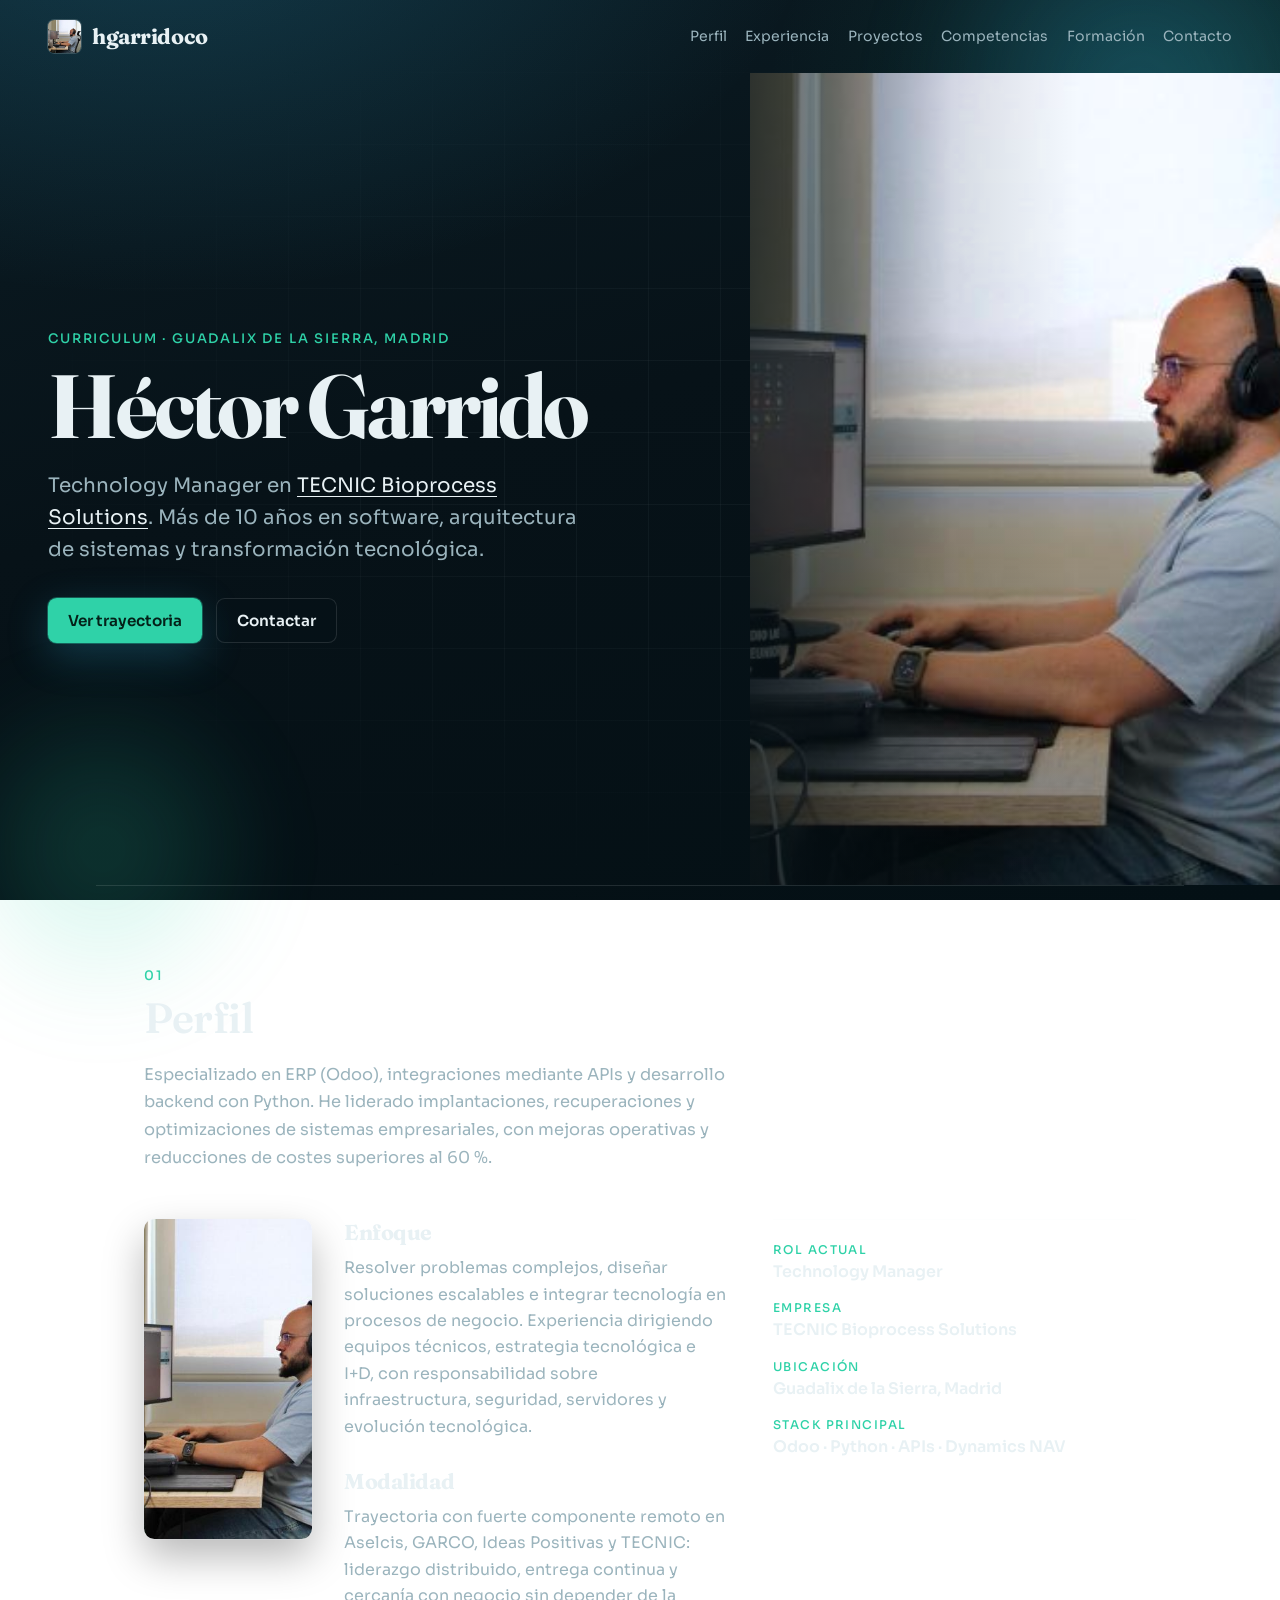
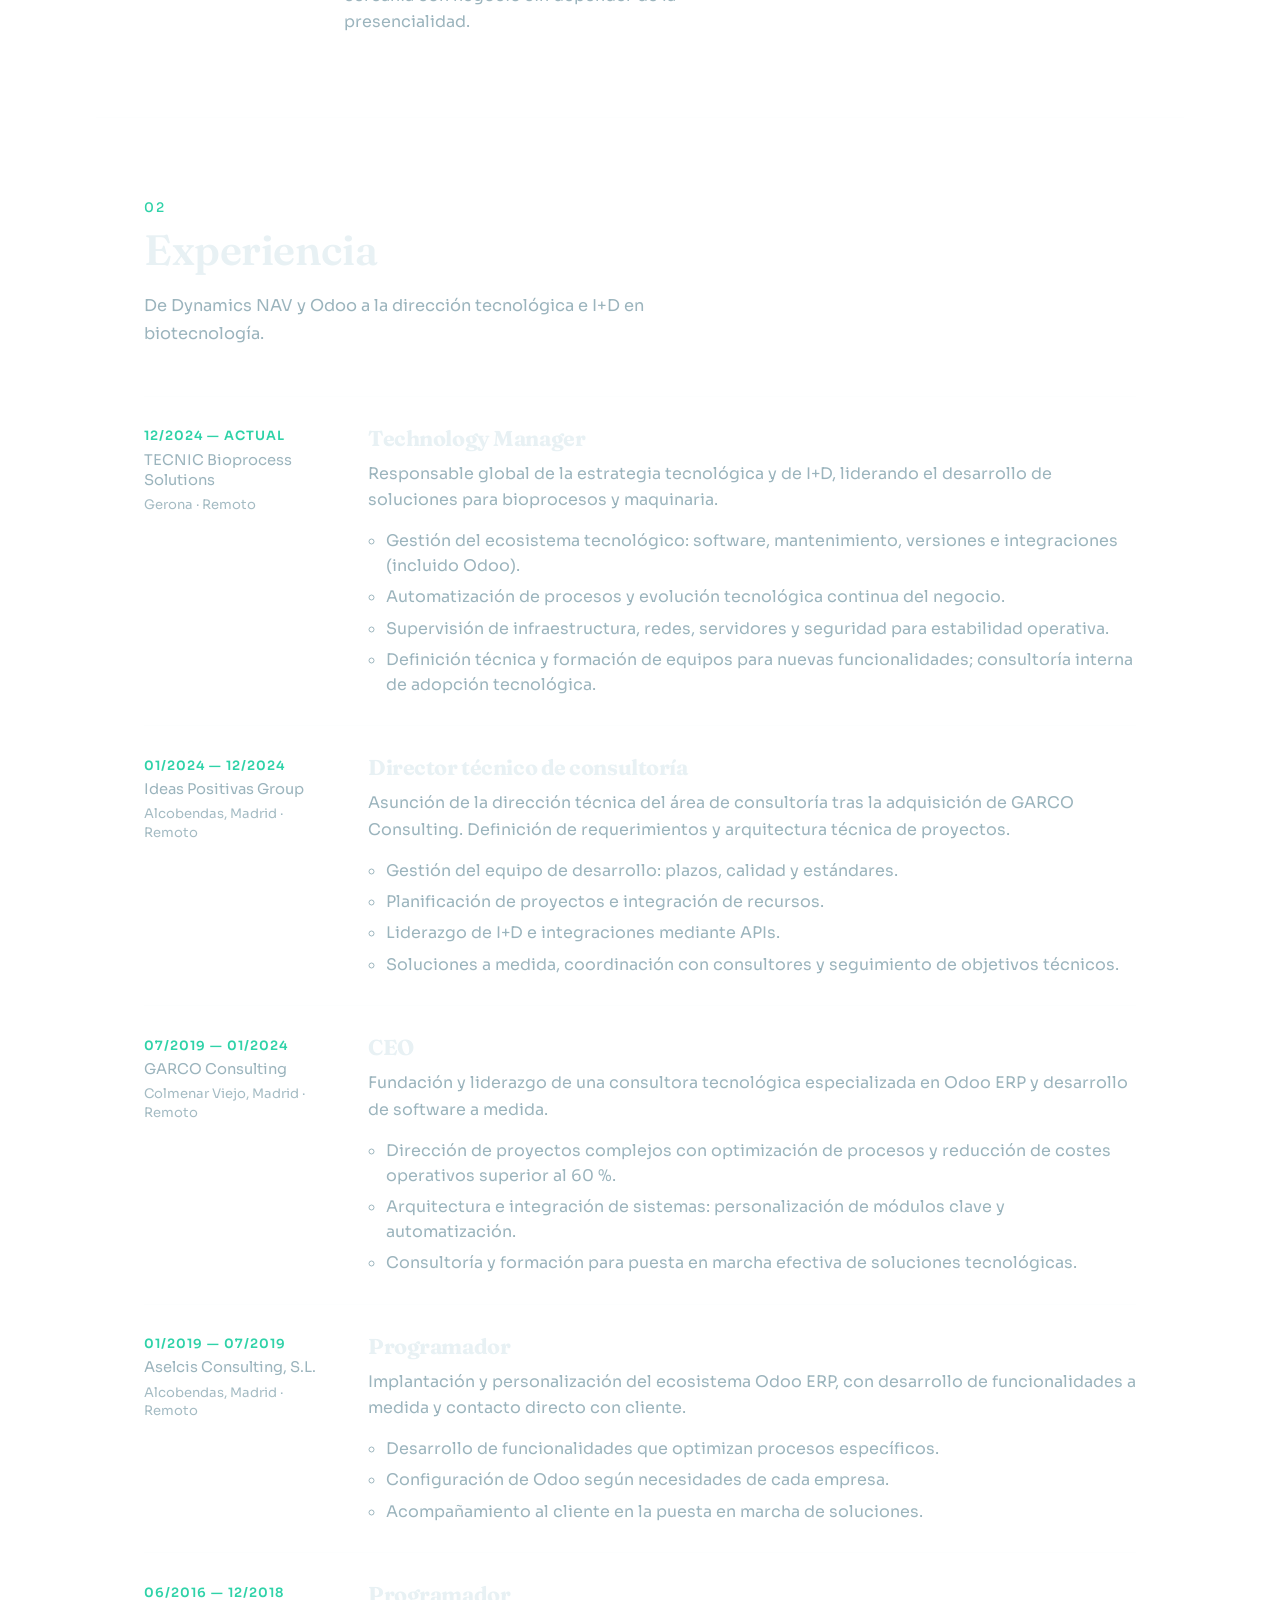
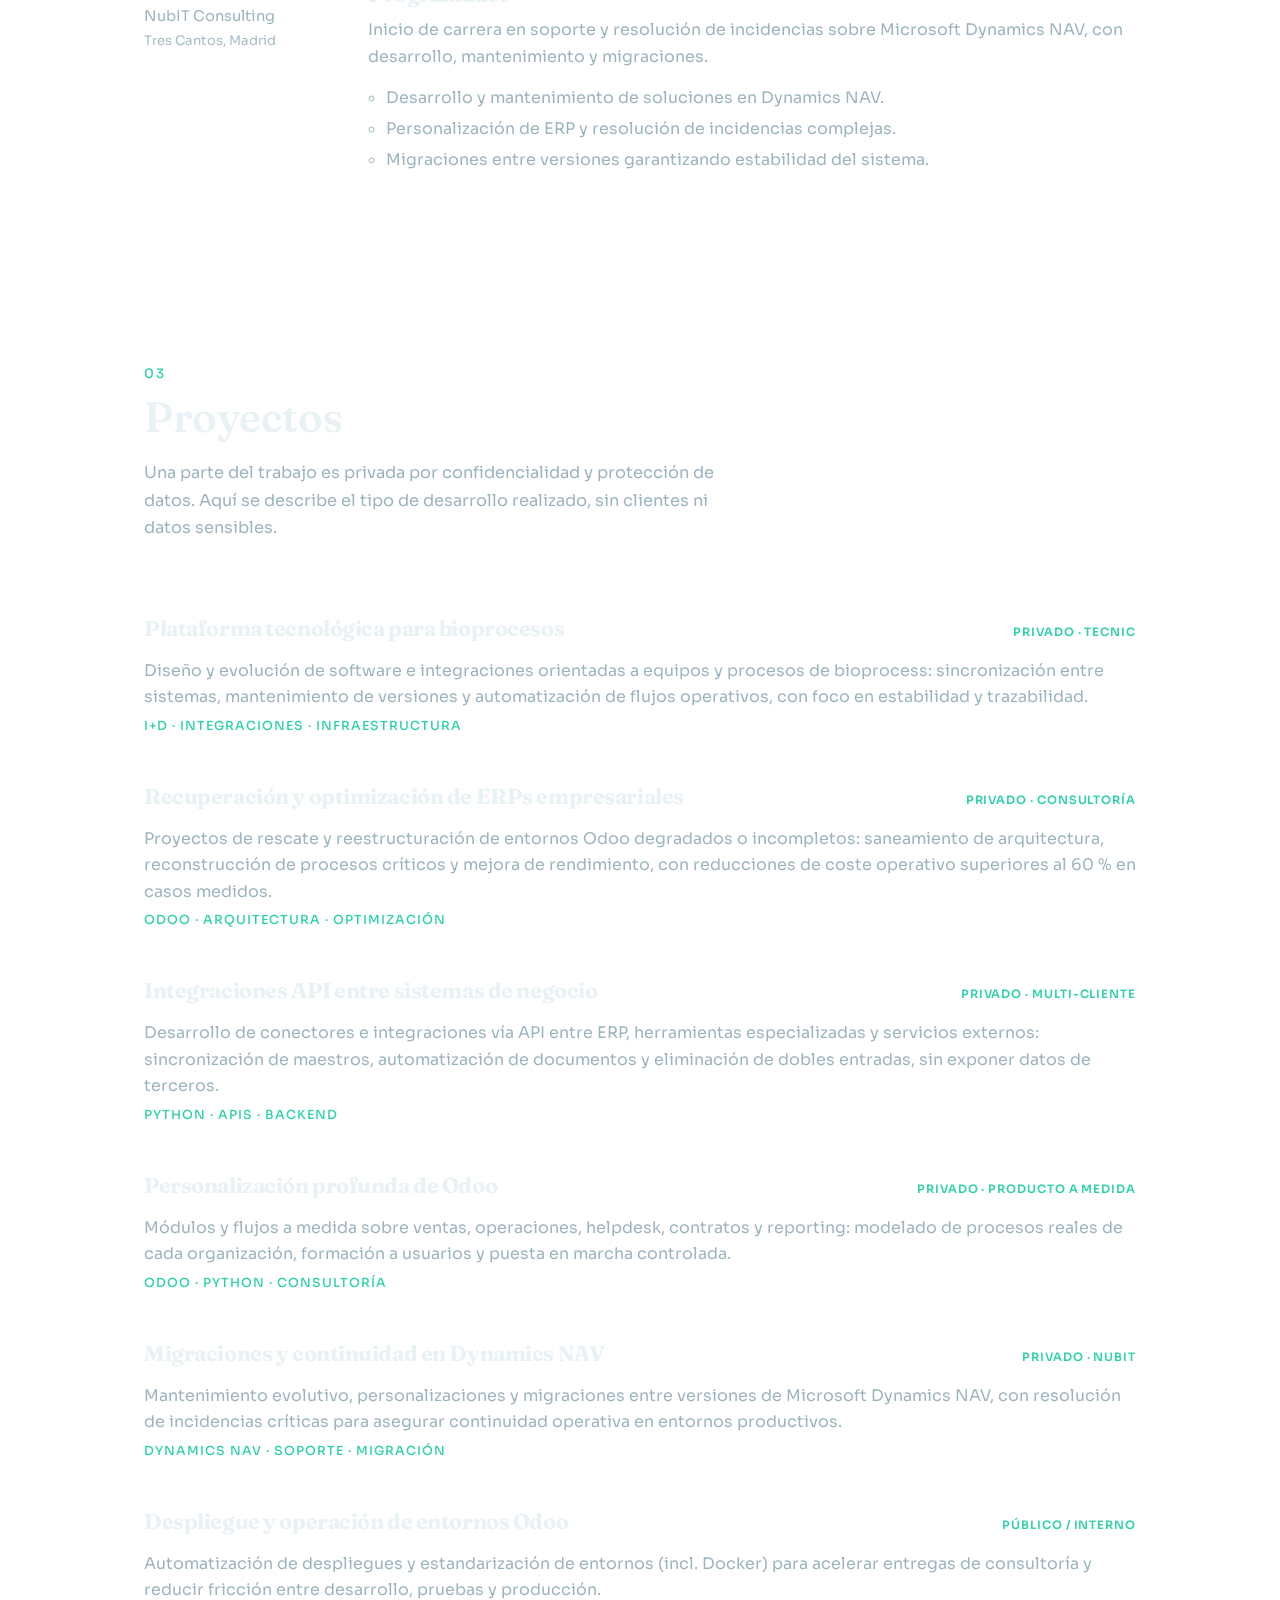
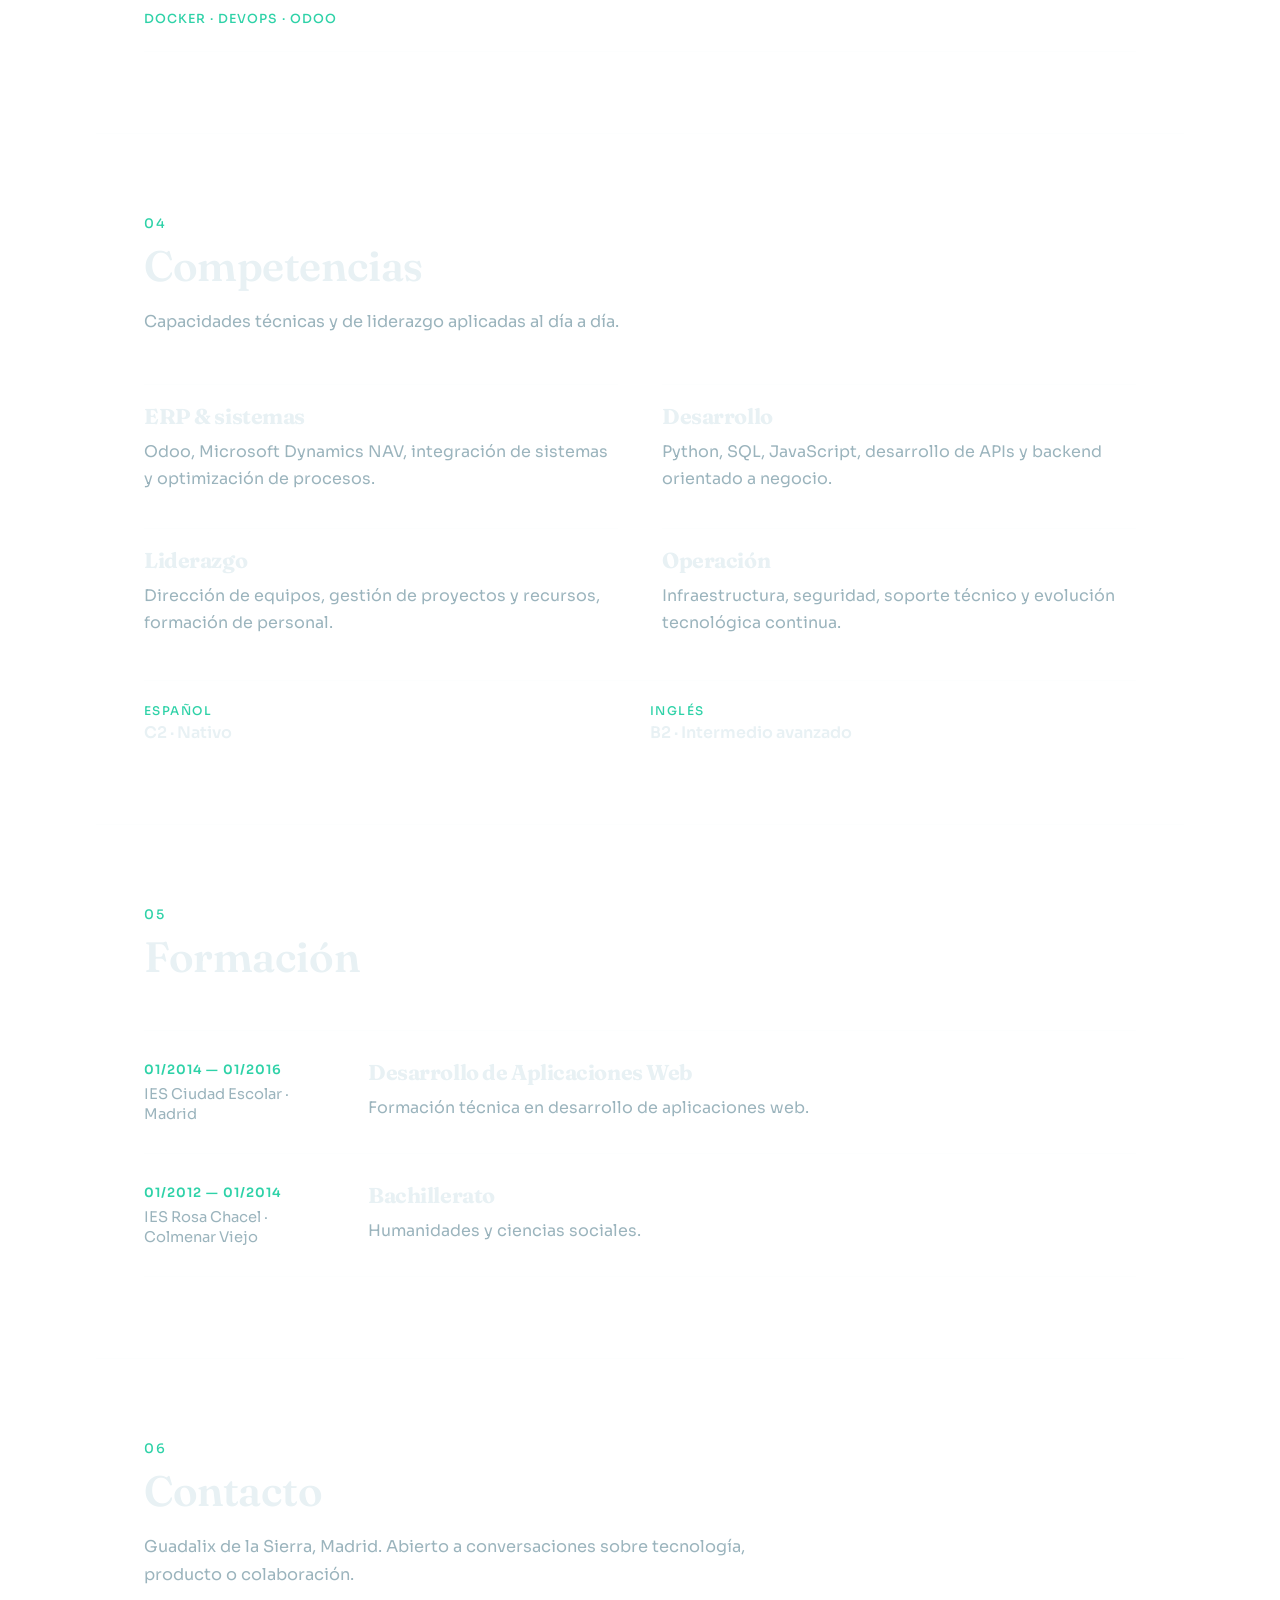
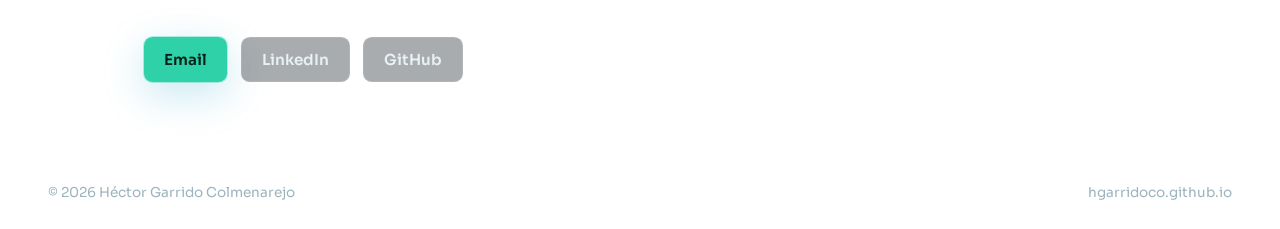
==== index.html @ 469cd443 "Mejorar tipografía de títulos de sección y textos de apoyo. Co-authored-by: Cursor <cursoragent@curs" ====
<!DOCTYPE html>
<html lang="es">
  <head>
    <meta charset="utf-8" />
    <meta name="viewport" content="width=device-width, initial-scale=1" />
    <title>Héctor Garrido Colmenarejo · Curriculum</title>
    <meta
      name="description"
      content="Curriculum de Héctor Garrido Colmenarejo — Technology Manager en TECNIC Bioprocess Solutions. ERP Odoo, Python e integraciones."
    />
    <meta name="theme-color" content="#0b1c24" />
    <link rel="preconnect" href="https://fonts.googleapis.com" />
    <link rel="preconnect" href="https://fonts.gstatic.com" crossorigin />
    <link
      href="https://fonts.googleapis.com/css2?family=Fraunces:opsz,wght@9..144,500;9..144,700&family=Sora:wght@400;500;600&display=swap"
      rel="stylesheet"
    />
    <link rel="stylesheet" href="styles.css" />
  </head>
  <body>
    <div class="atmosphere" aria-hidden="true">
      <div class="orb orb-a"></div>
      <div class="orb orb-b"></div>
      <div class="grid"></div>
    </div>

    <header class="site-header">
      <a class="brand" href="/">
        <img
          class="brand-photo"
          src="assets/hector.jpg"
          alt=""
          width="36"
          height="36"
        />
        <span>hgarridoco</span>
      </a>
      <nav aria-label="Principal">
        <a href="#perfil">Perfil</a>
        <a href="#experiencia">Experiencia</a>
        <a href="#proyectos">Proyectos</a>
        <a href="#competencias">Competencias</a>
        <a href="#formacion">Formación</a>
        <a href="#contacto">Contacto</a>
      </nav>
    </header>

    <main>
      <section class="hero">
        <div class="hero-copy">
          <p class="eyebrow">Curriculum · Guadalix de la Sierra, Madrid</p>
          <h1>Héctor Garrido</h1>
          <p class="lede">
            Technology Manager en
            <a href="https://tecnic.eu" rel="noopener noreferrer">TECNIC Bioprocess Solutions</a>.
            Más de 10 años en software, arquitectura de sistemas y transformación tecnológica.
          </p>
          <div class="cta">
            <a class="button primary" href="#experiencia">Ver trayectoria</a>
            <a class="button ghost" href="mailto:hector.garrido.colmenarejo@gmail.com">Contactar</a>
          </div>
        </div>
        <figure class="hero-portrait">
          <img
            src="assets/hector.jpg"
            alt="Retrato de Héctor Garrido Colmenarejo"
            width="800"
            height="800"
            fetchpriority="high"
          />
        </figure>
      </section>

      <section id="perfil" class="section">
        <div class="section-head">
          <p class="section-kicker">01</p>
          <h2>Perfil</h2>
          <p class="section-lede">
            Especializado en ERP (Odoo), integraciones mediante APIs y desarrollo backend con
            Python. He liderado implantaciones, recuperaciones y optimizaciones de sistemas
            empresariales, con mejoras operativas y reducciones de costes superiores al 60&nbsp;%.
          </p>
        </div>
        <div class="profile-grid">
          <div class="profile-main">
            <figure class="profile-portrait">
              <img
                src="assets/hector.jpg"
                alt="Héctor Garrido Colmenarejo"
                width="320"
                height="320"
                loading="lazy"
              />
            </figure>
            <div class="profile-copy">
              <article class="profile-block">
                <h3>Enfoque</h3>
                <p>
                  Resolver problemas complejos, diseñar soluciones escalables e integrar
                  tecnología en procesos de negocio. Experiencia dirigiendo equipos técnicos,
                  estrategia tecnológica e I+D, con responsabilidad sobre infraestructura,
                  seguridad, servidores y evolución tecnológica.
                </p>
              </article>
              <article class="profile-block">
                <h3>Modalidad</h3>
                <p>
                  Trayectoria con fuerte componente remoto en Aselcis, GARCO, Ideas Positivas y
                  TECNIC: liderazgo distribuido, entrega continua y cercanía con negocio sin
                  depender de la presencialidad.
                </p>
              </article>
            </div>
          </div>
          <aside class="facts" aria-label="Datos clave">
            <div>
              <span class="fact-label">Rol actual</span>
              <strong>Technology Manager</strong>
            </div>
            <div>
              <span class="fact-label">Empresa</span>
              <strong>TECNIC Bioprocess Solutions</strong>
            </div>
            <div>
              <span class="fact-label">Ubicación</span>
              <strong>Guadalix de la Sierra, Madrid</strong>
            </div>
            <div>
              <span class="fact-label">Stack principal</span>
              <strong>Odoo · Python · APIs · Dynamics NAV</strong>
            </div>
          </aside>
        </div>
      </section>

      <section id="experiencia" class="section">
        <div class="section-head">
          <p class="section-kicker">02</p>
          <h2>Experiencia</h2>
          <p class="section-lede">
            De Dynamics NAV y Odoo a la dirección tecnológica e I+D en biotecnología.
          </p>
        </div>

        <ol class="timeline">
          <li class="job">
            <div class="job-meta">
              <span class="job-period">12/2024 — Actual</span>
              <span class="job-place">TECNIC Bioprocess Solutions</span>
              <span class="job-loc">Gerona · Remoto</span>
            </div>
            <div class="job-body">
              <h3>Technology Manager</h3>
              <p>
                Responsable global de la estrategia tecnológica y de I+D, liderando el desarrollo
                de soluciones para bioprocesos y maquinaria.
              </p>
              <ul>
                <li>
                  Gestión del ecosistema tecnológico: software, mantenimiento, versiones e
                  integraciones (incluido Odoo).
                </li>
                <li>Automatización de procesos y evolución tecnológica continua del negocio.</li>
                <li>
                  Supervisión de infraestructura, redes, servidores y seguridad para estabilidad
                  operativa.
                </li>
                <li>
                  Definición técnica y formación de equipos para nuevas funcionalidades;
                  consultoría interna de adopción tecnológica.
                </li>
              </ul>
            </div>
          </li>

          <li class="job">
            <div class="job-meta">
              <span class="job-period">01/2024 — 12/2024</span>
              <span class="job-place">Ideas Positivas Group</span>
              <span class="job-loc">Alcobendas, Madrid · Remoto</span>
            </div>
            <div class="job-body">
              <h3>Director técnico de consultoría</h3>
              <p>
                Asunción de la dirección técnica del área de consultoría tras la adquisición de
                GARCO Consulting. Definición de requerimientos y arquitectura técnica de
                proyectos.
              </p>
              <ul>
                <li>Gestión del equipo de desarrollo: plazos, calidad y estándares.</li>
                <li>Planificación de proyectos e integración de recursos.</li>
                <li>Liderazgo de I+D e integraciones mediante APIs.</li>
                <li>
                  Soluciones a medida, coordinación con consultores y seguimiento de objetivos
                  técnicos.
                </li>
              </ul>
            </div>
          </li>

          <li class="job">
            <div class="job-meta">
              <span class="job-period">07/2019 — 01/2024</span>
              <span class="job-place">GARCO Consulting</span>
              <span class="job-loc">Colmenar Viejo, Madrid · Remoto</span>
            </div>
            <div class="job-body">
              <h3>CEO</h3>
              <p>
                Fundación y liderazgo de una consultora tecnológica especializada en Odoo ERP y
                desarrollo de software a medida.
              </p>
              <ul>
                <li>
                  Dirección de proyectos complejos con optimización de procesos y reducción de
                  costes operativos superior al 60&nbsp;%.
                </li>
                <li>
                  Arquitectura e integración de sistemas: personalización de módulos clave y
                  automatización.
                </li>
                <li>
                  Consultoría y formación para puesta en marcha efectiva de soluciones
                  tecnológicas.
                </li>
              </ul>
            </div>
          </li>

          <li class="job">
            <div class="job-meta">
              <span class="job-period">01/2019 — 07/2019</span>
              <span class="job-place">Aselcis Consulting, S.L.</span>
              <span class="job-loc">Alcobendas, Madrid · Remoto</span>
            </div>
            <div class="job-body">
              <h3>Programador</h3>
              <p>
                Implantación y personalización del ecosistema Odoo ERP, con desarrollo de
                funcionalidades a medida y contacto directo con cliente.
              </p>
              <ul>
                <li>Desarrollo de funcionalidades que optimizan procesos específicos.</li>
                <li>Configuración de Odoo según necesidades de cada empresa.</li>
                <li>Acompañamiento al cliente en la puesta en marcha de soluciones.</li>
              </ul>
            </div>
          </li>

          <li class="job">
            <div class="job-meta">
              <span class="job-period">06/2016 — 12/2018</span>
              <span class="job-place">NubIT Consulting</span>
              <span class="job-loc">Tres Cantos, Madrid</span>
            </div>
            <div class="job-body">
              <h3>Programador</h3>
              <p>
                Inicio de carrera en soporte y resolución de incidencias sobre Microsoft Dynamics
                NAV, con desarrollo, mantenimiento y migraciones.
              </p>
              <ul>
                <li>Desarrollo y mantenimiento de soluciones en Dynamics NAV.</li>
                <li>Personalización de ERP y resolución de incidencias complejas.</li>
                <li>Migraciones entre versiones garantizando estabilidad del sistema.</li>
              </ul>
            </div>
          </li>
        </ol>
      </section>

      <section id="proyectos" class="section">
        <div class="section-head">
          <p class="section-kicker">03</p>
          <h2>Proyectos</h2>
          <p class="section-lede">
            Una parte del trabajo es privada por confidencialidad y protección de datos.
            Aquí se describe el tipo de desarrollo realizado, sin clientes ni datos sensibles.
          </p>
        </div>

        <div class="projects">
          <article class="project project-static">
            <div class="project-top">
              <h3>Plataforma tecnológica para bioprocesos</h3>
              <span class="badge">Privado · TECNIC</span>
            </div>
            <p>
              Diseño y evolución de software e integraciones orientadas a equipos y procesos de
              bioprocess: sincronización entre sistemas, mantenimiento de versiones y
              automatización de flujos operativos, con foco en estabilidad y trazabilidad.
            </p>
            <span class="project-meta">I+D · Integraciones · Infraestructura</span>
          </article>

          <article class="project project-static">
            <div class="project-top">
              <h3>Recuperación y optimización de ERPs empresariales</h3>
              <span class="badge">Privado · Consultoría</span>
            </div>
            <p>
              Proyectos de rescate y reestructuración de entornos Odoo degradados o incompletos:
              saneamiento de arquitectura, reconstrucción de procesos críticos y mejora de
              rendimiento, con reducciones de coste operativo superiores al 60&nbsp;% en casos
              medidos.
            </p>
            <span class="project-meta">Odoo · Arquitectura · Optimización</span>
          </article>

          <article class="project project-static">
            <div class="project-top">
              <h3>Integraciones API entre sistemas de negocio</h3>
              <span class="badge">Privado · Multi-cliente</span>
            </div>
            <p>
              Desarrollo de conectores e integraciones vía API entre ERP, herramientas
              especializadas y servicios externos: sincronización de maestros, automatización de
              documentos y eliminación de dobles entradas, sin exponer datos de terceros.
            </p>
            <span class="project-meta">Python · APIs · Backend</span>
          </article>

          <article class="project project-static">
            <div class="project-top">
              <h3>Personalización profunda de Odoo</h3>
              <span class="badge">Privado · Producto a medida</span>
            </div>
            <p>
              Módulos y flujos a medida sobre ventas, operaciones, helpdesk, contratos y
              reporting: modelado de procesos reales de cada organización, formación a usuarios y
              puesta en marcha controlada.
            </p>
            <span class="project-meta">Odoo · Python · Consultoría</span>
          </article>

          <article class="project project-static">
            <div class="project-top">
              <h3>Migraciones y continuidad en Dynamics NAV</h3>
              <span class="badge">Privado · NubIT</span>
            </div>
            <p>
              Mantenimiento evolutivo, personalizaciones y migraciones entre versiones de
              Microsoft Dynamics NAV, con resolución de incidencias críticas para asegurar
              continuidad operativa en entornos productivos.
            </p>
            <span class="project-meta">Dynamics NAV · Soporte · Migración</span>
          </article>

          <article class="project project-static">
            <div class="project-top">
              <h3>Despliegue y operación de entornos Odoo</h3>
              <span class="badge">Público / interno</span>
            </div>
            <p>
              Automatización de despliegues y estandarización de entornos (incl. Docker) para
              acelerar entregas de consultoría y reducir fricción entre desarrollo, pruebas y
              producción.
            </p>
            <span class="project-meta">Docker · DevOps · Odoo</span>
          </article>
        </div>
      </section>

      <section id="competencias" class="section">
        <div class="section-head">
          <p class="section-kicker">04</p>
          <h2>Competencias</h2>
          <p class="section-lede">
            Capacidades técnicas y de liderazgo aplicadas al día a día.
          </p>
        </div>
        <div class="skills">
          <article>
            <h3>ERP &amp; sistemas</h3>
            <p>Odoo, Microsoft Dynamics NAV, integración de sistemas y optimización de procesos.</p>
          </article>
          <article>
            <h3>Desarrollo</h3>
            <p>Python, SQL, JavaScript, desarrollo de APIs y backend orientado a negocio.</p>
          </article>
          <article>
            <h3>Liderazgo</h3>
            <p>Dirección de equipos, gestión de proyectos y recursos, formación de personal.</p>
          </article>
          <article>
            <h3>Operación</h3>
            <p>Infraestructura, seguridad, soporte técnico y evolución tecnológica continua.</p>
          </article>
        </div>
        <div class="lang-row" aria-label="Idiomas">
          <div>
            <span class="fact-label">Español</span>
            <strong>C2 · Nativo</strong>
          </div>
          <div>
            <span class="fact-label">Inglés</span>
            <strong>B2 · Intermedio avanzado</strong>
          </div>
        </div>
      </section>

      <section id="formacion" class="section">
        <div class="section-head">
          <p class="section-kicker">05</p>
          <h2>Formación</h2>
        </div>
        <ol class="timeline education">
          <li class="job">
            <div class="job-meta">
              <span class="job-period">01/2014 — 01/2016</span>
              <span class="job-place">IES Ciudad Escolar · Madrid</span>
            </div>
            <div class="job-body">
              <h3>Desarrollo de Aplicaciones Web</h3>
              <p>Formación técnica en desarrollo de aplicaciones web.</p>
            </div>
          </li>
          <li class="job">
            <div class="job-meta">
              <span class="job-period">01/2012 — 01/2014</span>
              <span class="job-place">IES Rosa Chacel · Colmenar Viejo</span>
            </div>
            <div class="job-body">
              <h3>Bachillerato</h3>
              <p>Humanidades y ciencias sociales.</p>
            </div>
          </li>
        </ol>
      </section>

      <section id="contacto" class="section section-contact">
        <div class="section-head">
          <p class="section-kicker">06</p>
          <h2>Contacto</h2>
          <p class="section-lede">
            Guadalix de la Sierra, Madrid. Abierto a conversaciones sobre tecnología, producto o
            colaboración.
          </p>
        </div>
        <div class="contact-row">
          <a class="button primary" href="mailto:hector.garrido.colmenarejo@gmail.com">Email</a>
          <a
            class="button ghost"
            href="https://www.linkedin.com/in/hector-garrido-colmenarejo"
            rel="noopener noreferrer"
            >LinkedIn</a
          >
          <a
            class="button ghost"
            href="https://github.com/hgarridoco"
            rel="noopener noreferrer"
            >GitHub</a
          >
        </div>
      </section>
    </main>

    <footer class="site-footer">
      <span>© <span id="year"></span> Héctor Garrido Colmenarejo</span>
      <a href="https://hgarridoco.github.io">hgarridoco.github.io</a>
    </footer>

    <script>
      document.getElementById("year").textContent = String(new Date().getFullYear());
    </script>
  </body>
</html>
---- styles.css ----
:root {
  --ink: #e8f1f4;
  --ink-muted: #9bb4bd;
  --bg: #071218;
  --bg-deep: #041015;
  --accent: #2fd2a8;
  --accent-soft: rgba(47, 210, 168, 0.18);
  --line: rgba(232, 241, 244, 0.12);
  --glow: rgba(47, 168, 210, 0.28);
  --font-display: "Fraunces", Georgia, serif;
  --font-body: "Sora", "Segoe UI", sans-serif;
  --pad-x: clamp(1.25rem, 4vw, 3rem);
  --content: 68rem;
}

*,
*::before,
*::after {
  box-sizing: border-box;
}

html {
  scroll-behavior: smooth;
}

html,
body {
  margin: 0;
  min-height: 100%;
}

body {
  color: var(--ink);
  font-family: var(--font-body);
  background:
    radial-gradient(1200px 700px at 12% -10%, rgba(47, 168, 210, 0.22), transparent 55%),
    radial-gradient(900px 600px at 95% 10%, rgba(47, 210, 168, 0.14), transparent 50%),
    linear-gradient(165deg, #0b1c24 0%, var(--bg) 45%, var(--bg-deep) 100%);
  background-attachment: fixed;
  overflow-x: hidden;
}

a {
  color: inherit;
  text-decoration-thickness: 1px;
  text-underline-offset: 0.18em;
}

.atmosphere {
  position: fixed;
  inset: 0;
  pointer-events: none;
  z-index: 0;
}

.orb {
  position: absolute;
  border-radius: 50%;
  filter: blur(40px);
  opacity: 0.55;
  animation: drift 14s ease-in-out infinite alternate;
}

.orb-a {
  width: 38vmax;
  height: 38vmax;
  top: -12vmax;
  right: -8vmax;
  background: radial-gradient(circle, rgba(47, 168, 210, 0.55), transparent 70%);
}

.orb-b {
  width: 28vmax;
  height: 28vmax;
  bottom: -10vmax;
  left: -6vmax;
  background: radial-gradient(circle, rgba(47, 210, 168, 0.4), transparent 70%);
  animation-duration: 18s;
  animation-delay: -4s;
}

.grid {
  position: absolute;
  inset: 0;
  background-image:
    linear-gradient(var(--line) 1px, transparent 1px),
    linear-gradient(90deg, var(--line) 1px, transparent 1px);
  background-size: 72px 72px;
  mask-image: radial-gradient(ellipse at center, black 20%, transparent 75%);
  opacity: 0.35;
}

.site-header,
main,
.site-footer {
  position: relative;
  z-index: 1;
}

.site-header {
  display: flex;
  align-items: center;
  justify-content: space-between;
  gap: 1rem;
  padding: 1.25rem var(--pad-x);
  animation: rise 0.7s ease both;
}

.brand {
  display: inline-flex;
  align-items: center;
  gap: 0.7rem;
  font-family: var(--font-display);
  font-size: 1.35rem;
  font-weight: 700;
  letter-spacing: -0.02em;
  text-decoration: none;
  flex-shrink: 0;
}

.brand-photo {
  width: 2.05rem;
  height: 2.05rem;
  object-fit: cover;
  border-radius: 0.4rem;
  box-shadow: 0 0 0 1px rgba(232, 241, 244, 0.18);
}

nav {
  display: flex;
  flex-wrap: wrap;
  justify-content: flex-end;
  gap: 0.85rem 1.15rem;
  font-size: 0.88rem;
  color: var(--ink-muted);
}

nav a {
  text-decoration: none;
  transition: color 0.2s ease;
}

nav a:hover,
nav a:focus-visible {
  color: var(--ink);
}

.hero {
  min-height: calc(100svh - 5.5rem);
  display: grid;
  grid-template-columns: minmax(0, 1.05fr) minmax(14rem, 0.85fr);
  align-items: stretch;
  gap: clamp(1.5rem, 4vw, 3rem);
  padding: 0 0 0 var(--pad-x);
  max-width: none;
}

.hero-copy {
  display: flex;
  flex-direction: column;
  justify-content: center;
  padding: clamp(2rem, 8vh, 5rem) 0 3.5rem;
  max-width: 40rem;
}

.hero-portrait {
  margin: 0;
  position: relative;
  min-height: min(100svh - 5.5rem, 46rem);
  overflow: hidden;
  animation: rise 1s ease 0.2s both;
}

.hero-portrait::after {
  content: "";
  position: absolute;
  inset: 0;
  background:
    linear-gradient(90deg, rgba(7, 18, 24, 0.72) 0%, rgba(7, 18, 24, 0.12) 38%, transparent 62%),
    linear-gradient(180deg, transparent 55%, rgba(4, 16, 21, 0.55) 100%);
  pointer-events: none;
}

.hero-portrait img {
  width: 100%;
  height: 100%;
  object-fit: cover;
  object-position: center 18%;
  display: block;
  transform: scale(1.06);
  animation: portrait-drift 18s ease-in-out infinite alternate;
  filter: saturate(1.05) contrast(1.04);
}

.eyebrow,
.section-kicker {
  margin: 0 0 1rem;
  color: var(--accent);
  font-size: 0.82rem;
  font-weight: 500;
  letter-spacing: 0.14em;
  text-transform: uppercase;
}

.eyebrow {
  animation: rise 0.75s ease 0.08s both;
}

h1 {
  margin: 0;
  font-family: var(--font-display);
  font-size: clamp(2.8rem, 9vw, 5.6rem);
  font-weight: 700;
  line-height: 0.95;
  letter-spacing: -0.035em;
  animation: rise 0.8s ease 0.16s both;
}

.lede {
  margin: 1.35rem 0 0;
  max-width: 34rem;
  color: var(--ink-muted);
  font-size: clamp(1.05rem, 2.3vw, 1.25rem);
  line-height: 1.6;
  animation: rise 0.85s ease 0.24s both;
}

.lede a {
  color: var(--ink);
}

.cta {
  display: flex;
  flex-wrap: wrap;
  gap: 0.85rem;
  margin-top: 2rem;
  animation: rise 0.9s ease 0.32s both;
}

.button {
  display: inline-flex;
  align-items: center;
  justify-content: center;
  min-height: 2.85rem;
  padding: 0.7rem 1.25rem;
  border-radius: 0.55rem;
  font-size: 0.95rem;
  font-weight: 600;
  text-decoration: none;
  transition:
    transform 0.2s ease,
    background 0.2s ease,
    border-color 0.2s ease;
}

.button:hover,
.button:focus-visible {
  transform: translateY(-1px);
}

.button.primary {
  background: var(--accent);
  color: #042018;
  box-shadow: 0 0 0 1px rgba(47, 210, 168, 0.35), 0 12px 40px var(--glow);
}

.button.ghost {
  border: 1px solid var(--line);
  background: rgba(7, 18, 24, 0.35);
  color: var(--ink);
  backdrop-filter: blur(8px);
}

.button.ghost:hover,
.button.ghost:focus-visible {
  border-color: rgba(232, 241, 244, 0.35);
  background: var(--accent-soft);
}

.section {
  padding: clamp(3.5rem, 9vh, 6rem) var(--pad-x);
  max-width: var(--content);
  margin: 0 auto;
  border-top: 1px solid var(--line);
  animation: rise 0.9s ease both;
}

.section-head {
  max-width: 40rem;
  margin-bottom: clamp(2rem, 5vw, 3rem);
}

.section-kicker {
  margin-bottom: 0.65rem;
}

.section h2 {
  margin: 0;
  font-family: var(--font-display);
  font-size: clamp(1.85rem, 3.8vw, 2.65rem);
  font-weight: 600;
  letter-spacing: -0.01em;
  line-height: 1.15;
  font-optical-sizing: auto;
}

.section-lede {
  margin: 1.1rem 0 0;
  max-width: 38rem;
  color: var(--ink-muted);
  font-size: 1.02rem;
  line-height: 1.7;
}

.profile-grid {
  display: grid;
  grid-template-columns: 1.45fr 0.9fr;
  gap: clamp(1.5rem, 4vw, 2.75rem);
  align-items: start;
}

.profile-main {
  display: grid;
  grid-template-columns: auto 1fr;
  gap: clamp(1.25rem, 3vw, 2rem);
  align-items: start;
}

.profile-portrait {
  margin: 0;
  width: clamp(7.5rem, 16vw, 10.5rem);
}

.profile-portrait img {
  width: 100%;
  aspect-ratio: 1;
  object-fit: cover;
  object-position: center 18%;
  display: block;
  border-radius: 0.65rem;
  box-shadow:
    0 0 0 1px rgba(232, 241, 244, 0.14),
    0 18px 40px rgba(0, 0, 0, 0.28);
}

.profile-block h3,
.skills h3,
.job-body h3,
.project h3 {
  margin: 0 0 0.55rem;
  font-family: var(--font-display);
  font-size: 1.35rem;
  font-weight: 700;
  letter-spacing: -0.02em;
}

.profile-block p,
.skills p,
.job-body p,
.project p {
  margin: 0;
  color: var(--ink-muted);
  line-height: 1.65;
}

.profile-block + .profile-block {
  margin-top: 1.75rem;
}

.facts {
  display: grid;
  gap: 1.15rem;
  padding: 1.35rem 0 0;
  border-top: 1px solid var(--line);
}

.fact-label {
  display: block;
  margin-bottom: 0.25rem;
  color: var(--accent);
  font-size: 0.75rem;
  font-weight: 500;
  letter-spacing: 0.12em;
  text-transform: uppercase;
}

.facts strong {
  font-weight: 600;
  font-size: 1rem;
}

.timeline {
  list-style: none;
  margin: 0;
  padding: 0;
  display: grid;
  gap: 0;
}

.job {
  display: grid;
  grid-template-columns: minmax(8rem, 12rem) 1fr;
  gap: clamp(1rem, 3vw, 2rem);
  padding: 1.75rem 0;
  border-top: 1px solid var(--line);
}

.job:last-child {
  border-bottom: 1px solid var(--line);
}

.job-meta {
  display: flex;
  flex-direction: column;
  gap: 0.35rem;
  padding-top: 0.2rem;
}

.job-period {
  color: var(--accent);
  font-size: 0.8rem;
  font-weight: 600;
  letter-spacing: 0.08em;
  text-transform: uppercase;
}

.job-place {
  color: var(--ink-muted);
  font-size: 0.92rem;
  line-height: 1.4;
}

.job-loc {
  color: var(--ink-muted);
  font-size: 0.82rem;
  line-height: 1.4;
  opacity: 0.9;
}

.job-body ul {
  margin: 1rem 0 0;
  padding: 0 0 0 1.1rem;
  color: var(--ink-muted);
  line-height: 1.55;
}

.job-body li + li {
  margin-top: 0.4rem;
}

.skills {
  display: grid;
  grid-template-columns: repeat(2, minmax(0, 1fr));
  gap: clamp(1.5rem, 4vw, 2.25rem) clamp(1.5rem, 4vw, 2.75rem);
}

.skills article {
  padding-top: 1.15rem;
  border-top: 1px solid var(--line);
}

.projects {
  display: grid;
  gap: 0;
}

.project {
  display: grid;
  gap: 0.45rem;
  padding: 1.5rem 0;
  border-top: 1px solid var(--line);
  text-decoration: none;
  transition: color 0.2s ease, padding-left 0.25s ease;
}

.project:last-child {
  border-bottom: 1px solid var(--line);
}

.project:not(.project-static):hover,
.project:not(.project-static):focus-visible {
  padding-left: 0.45rem;
}

.project:not(.project-static):hover h3,
.project:not(.project-static):focus-visible h3 {
  color: var(--accent);
}

.project-top {
  display: flex;
  flex-wrap: wrap;
  align-items: baseline;
  justify-content: space-between;
  gap: 0.5rem 1rem;
}

.badge {
  color: var(--accent);
  font-size: 0.72rem;
  font-weight: 600;
  letter-spacing: 0.08em;
  text-transform: uppercase;
  white-space: nowrap;
}

.project-meta {
  color: var(--accent);
  font-size: 0.78rem;
  font-weight: 500;
  letter-spacing: 0.08em;
  text-transform: uppercase;
}

.lang-row {
  display: grid;
  grid-template-columns: repeat(2, minmax(0, 1fr));
  gap: 1.25rem;
  margin-top: clamp(2rem, 5vw, 2.75rem);
  padding-top: 1.35rem;
  border-top: 1px solid var(--line);
}

.lang-row strong {
  display: block;
  margin-top: 0.25rem;
  font-weight: 600;
}

.education .job:last-child {
  border-bottom: 1px solid var(--line);
}

.section-contact .contact-row {
  display: flex;
  flex-wrap: wrap;
  gap: 0.85rem;
}

.site-footer {
  display: flex;
  flex-wrap: wrap;
  justify-content: space-between;
  gap: 0.75rem 1.5rem;
  padding: 1.25rem var(--pad-x) 1.75rem;
  border-top: 1px solid var(--line);
  color: var(--ink-muted);
  font-size: 0.85rem;
}

.site-footer a {
  text-decoration: none;
}

.site-footer a:hover,
.site-footer a:focus-visible {
  color: var(--ink);
}

@keyframes rise {
  from {
    opacity: 0;
    transform: translateY(14px);
  }
  to {
    opacity: 1;
    transform: translateY(0);
  }
}

@keyframes drift {
  from {
    transform: translate3d(0, 0, 0) scale(1);
  }
  to {
    transform: translate3d(-3%, 4%, 0) scale(1.08);
  }
}

@keyframes portrait-drift {
  from {
    transform: scale(1.06) translate3d(0, 0, 0);
  }
  to {
    transform: scale(1.12) translate3d(-1.5%, 1%, 0);
  }
}

@media (prefers-reduced-motion: reduce) {
  html {
    scroll-behavior: auto;
  }

  *,
  *::before,
  *::after {
    animation: none !important;
    transition: none !important;
  }
}

@media (max-width: 960px) {
  .hero {
    grid-template-columns: 1fr;
    padding: 0 var(--pad-x) 2.5rem;
    min-height: auto;
  }

  .hero-copy {
    order: 2;
    padding: 1.75rem 0 0;
    max-width: none;
  }

  .hero-portrait {
    order: 1;
    min-height: clamp(18rem, 58vw, 28rem);
    margin: 0 calc(var(--pad-x) * -1);
    width: calc(100% + (var(--pad-x) * 2));
  }

  .hero-portrait::after {
    background:
      linear-gradient(180deg, transparent 40%, rgba(7, 18, 24, 0.75) 100%),
      linear-gradient(90deg, rgba(7, 18, 24, 0.25), transparent 40%);
  }
}

@media (max-width: 860px) {
  .profile-grid,
  .profile-main,
  .skills,
  .job,
  .lang-row {
    grid-template-columns: 1fr;
  }

  .profile-portrait {
    width: min(9rem, 42vw);
  }

  .facts {
    margin-top: 0.5rem;
  }
}

@media (max-width: 640px) {
  .site-header {
    align-items: flex-start;
    flex-direction: column;
  }

  nav {
    justify-content: flex-start;
  }
}
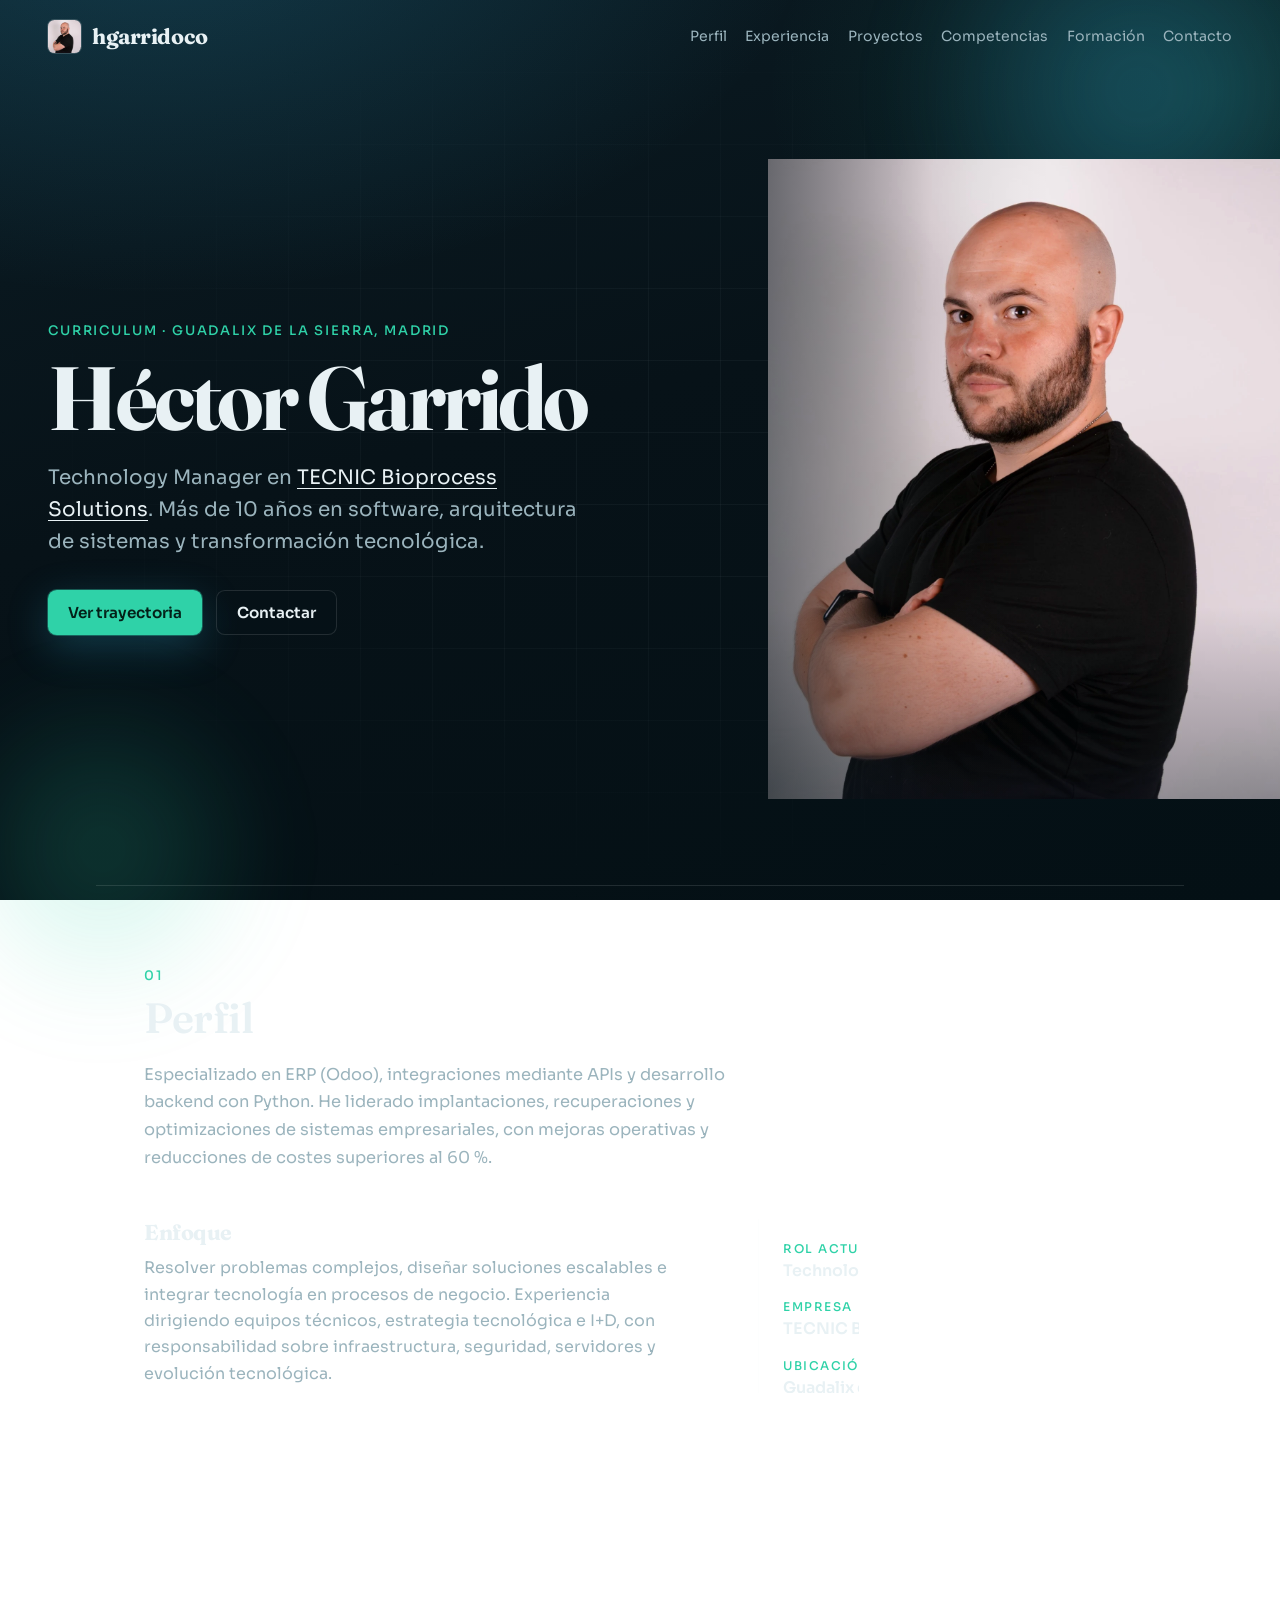
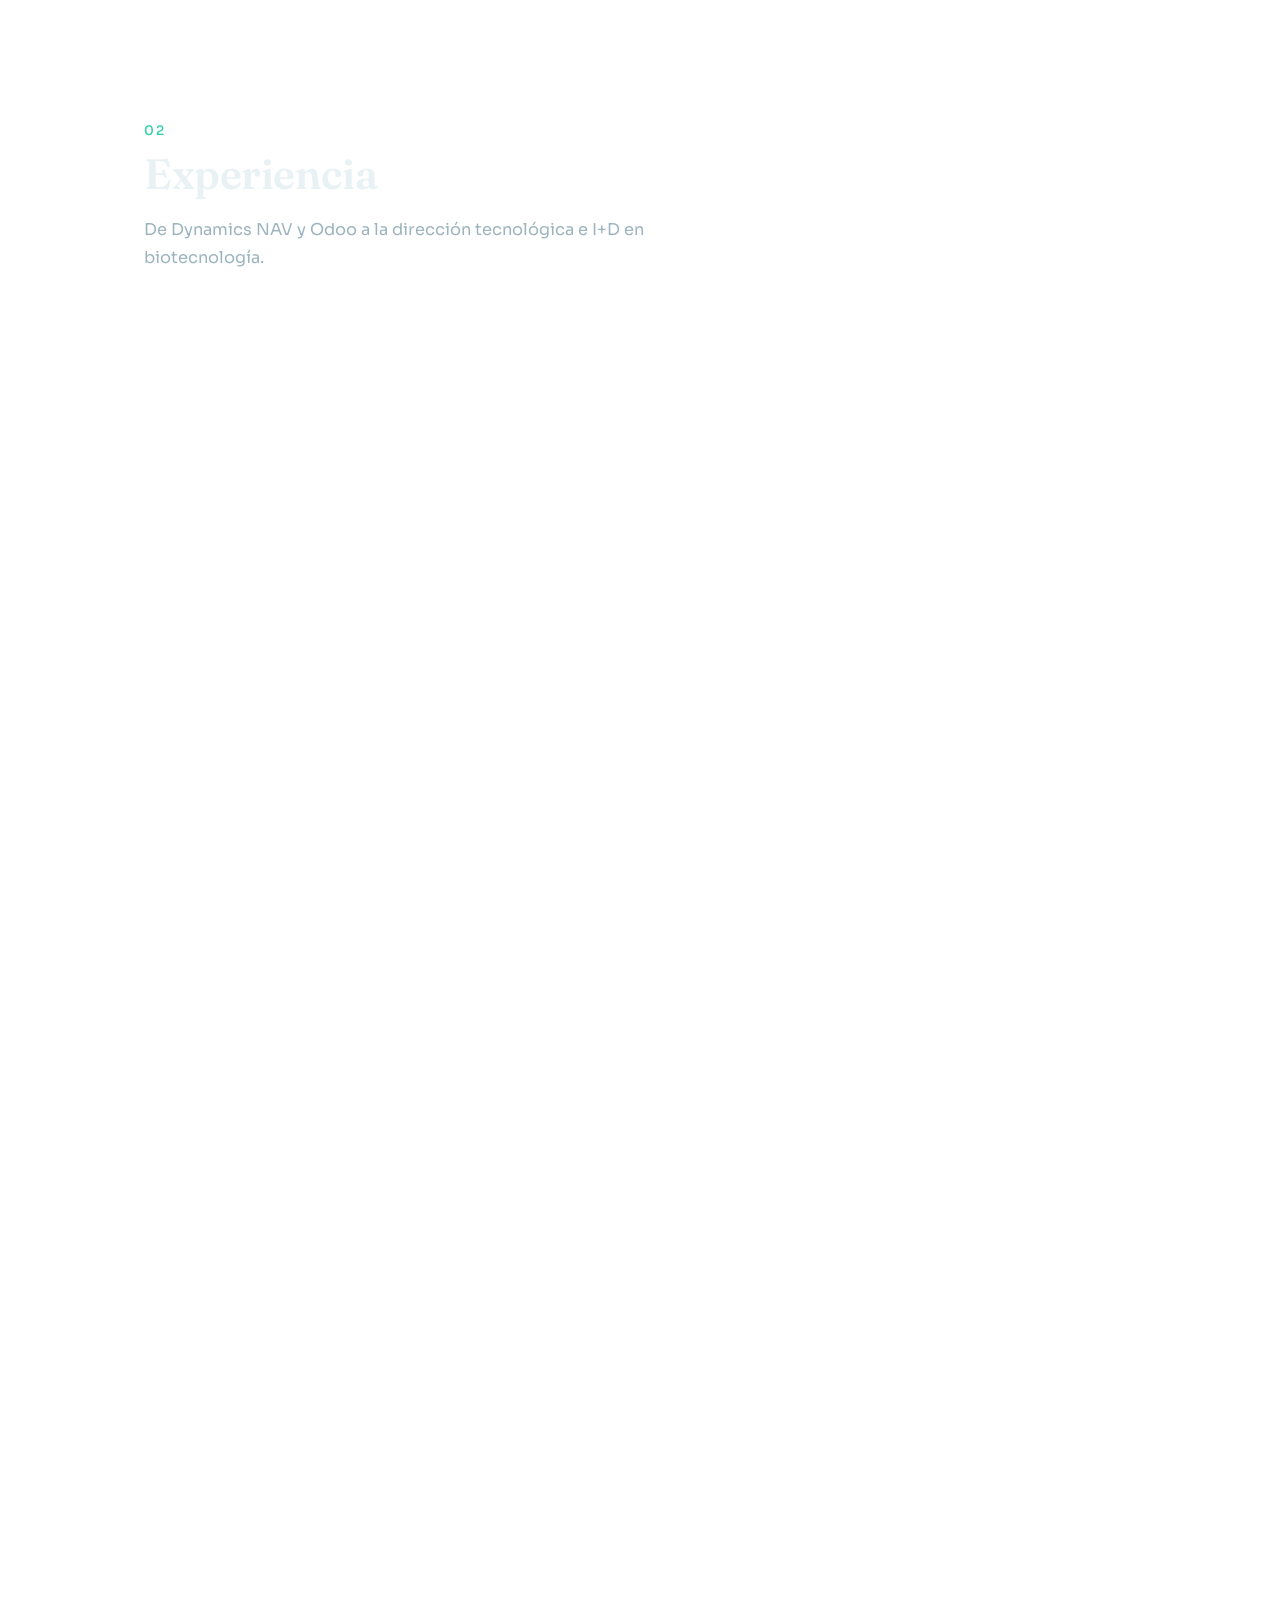
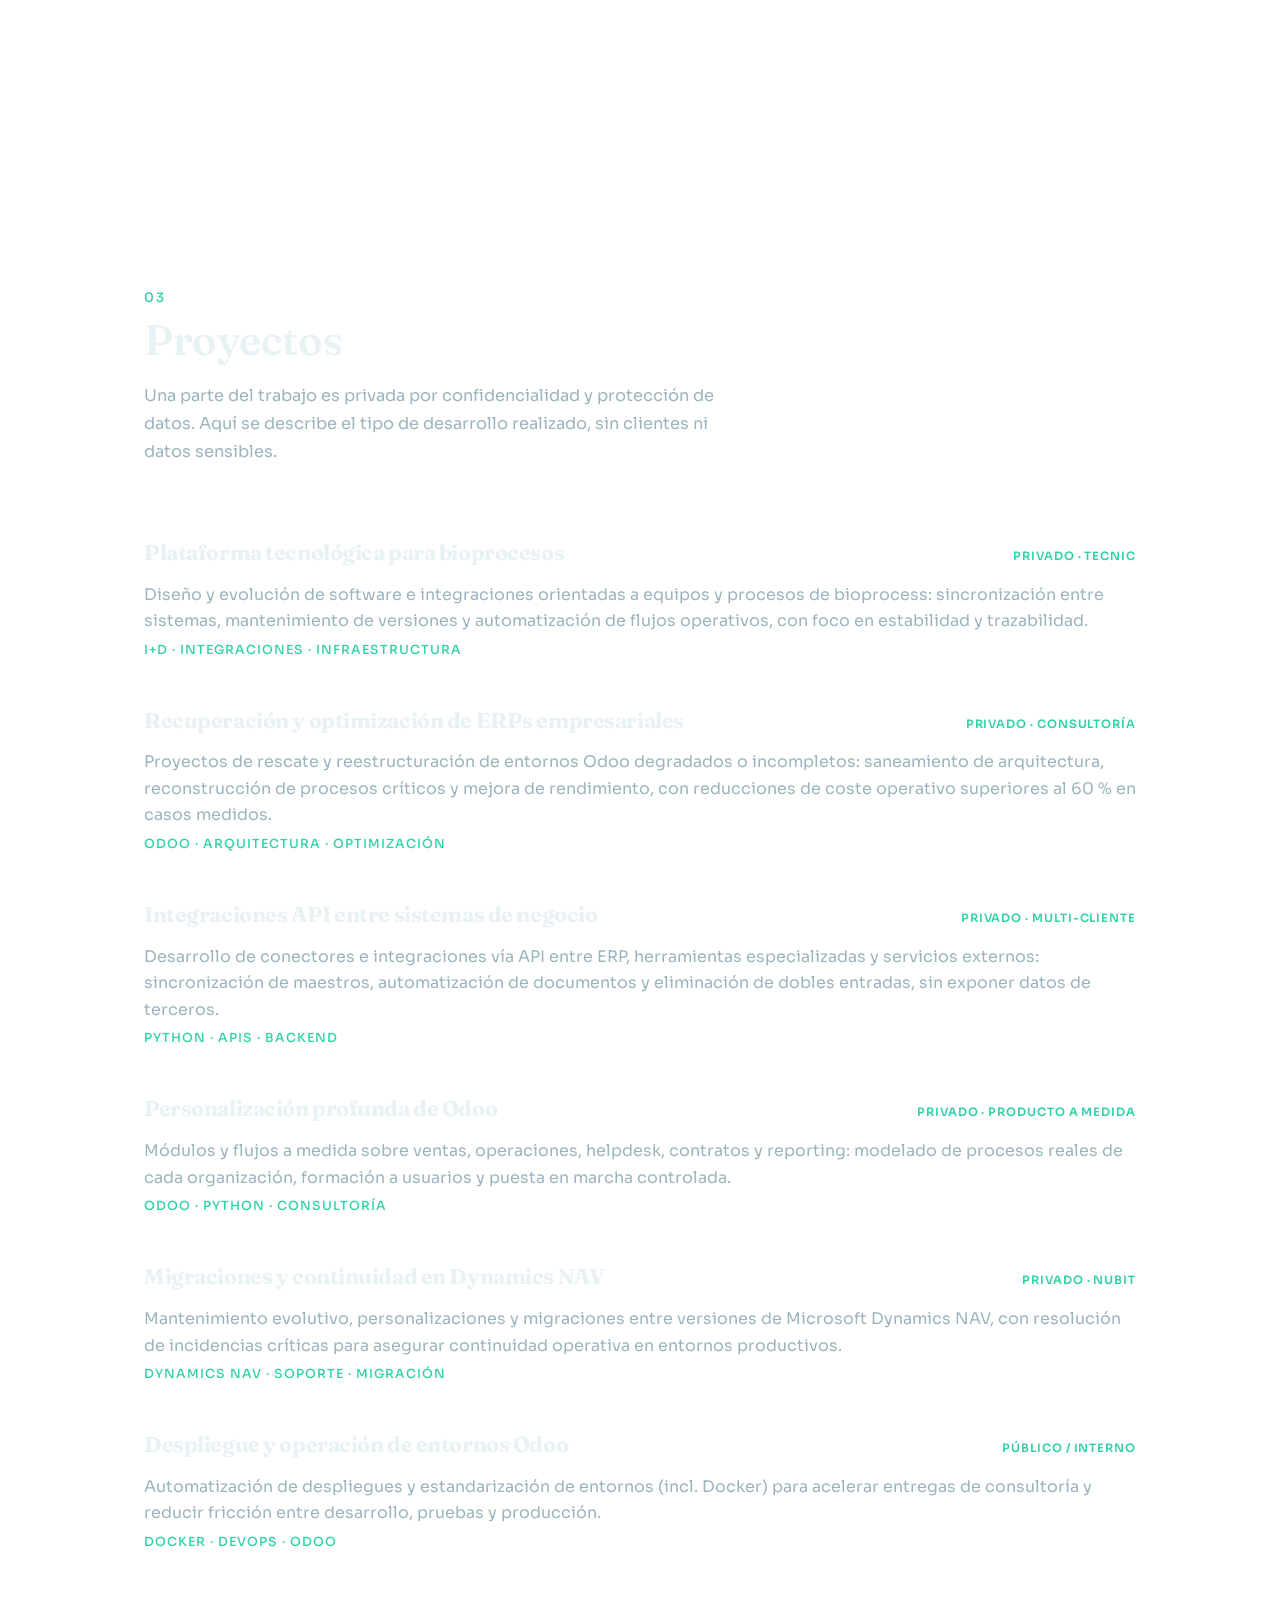
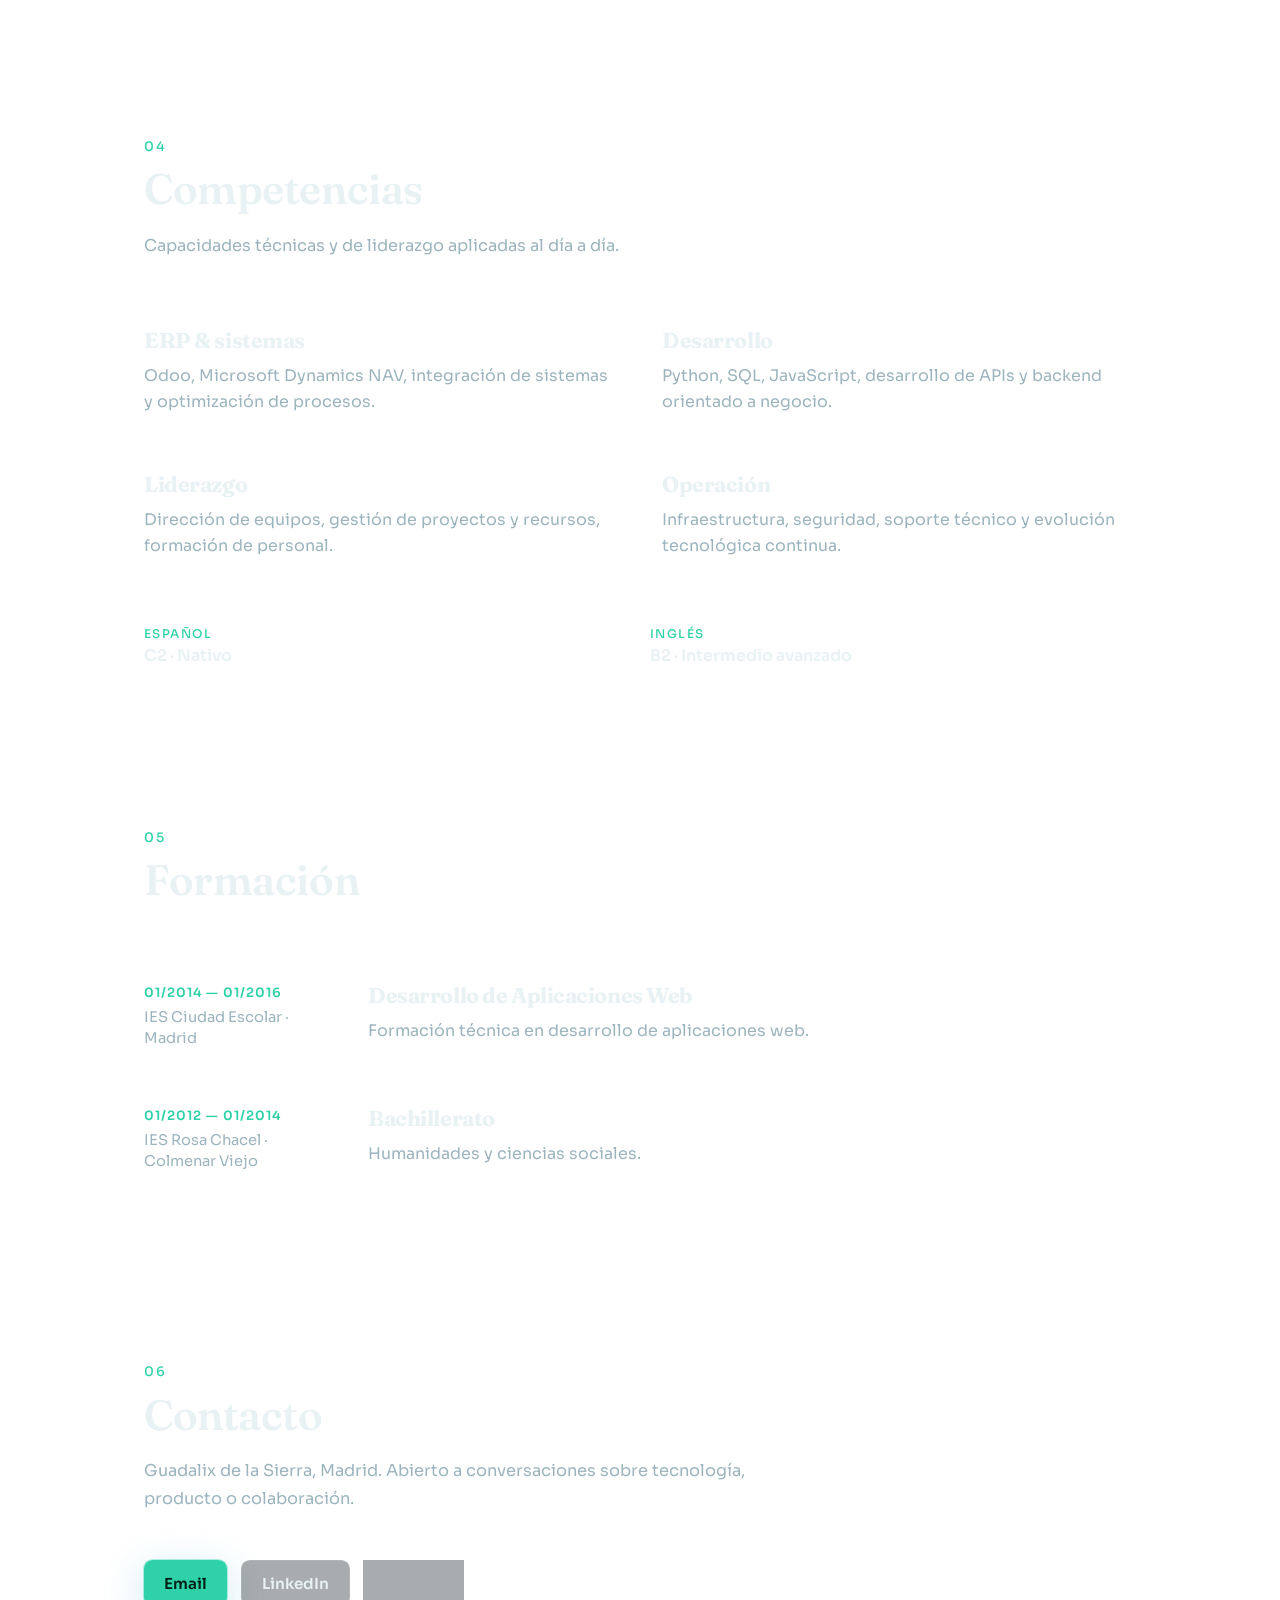
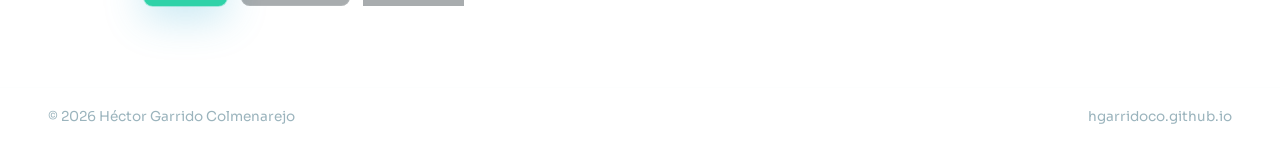
==== commit 102c0ae5: "Usar retrato profesional en alta resolución y reordenar el perfil. Co-authored-by: Cursor <cursorage" ====
--- a/index.html
+++ b/index.html
@@ -28,7 +28,7 @@
       <a class="brand" href="/">
         <img
           class="brand-photo"
-          src="assets/hector.jpg"
+          src="assets/hector-sm.jpg"
           alt=""
           width="36"
           height="36"
@@ -61,13 +61,16 @@
           </div>
         </div>
         <figure class="hero-portrait">
-          <img
-            src="assets/hector.jpg"
-            alt="Retrato de Héctor Garrido Colmenarejo"
-            width="800"
-            height="800"
-            fetchpriority="high"
-          />
+          <picture>
+            <source srcset="assets/hector.webp" type="image/webp" />
+            <img
+              src="assets/hector.jpg"
+              alt="Retrato de Héctor Garrido Colmenarejo"
+              width="1800"
+              height="1800"
+              fetchpriority="high"
+            />
+          </picture>
         </figure>
       </section>
 
@@ -82,35 +85,24 @@
           </p>
         </div>
         <div class="profile-grid">
-          <div class="profile-main">
-            <figure class="profile-portrait">
-              <img
-                src="assets/hector.jpg"
-                alt="Héctor Garrido Colmenarejo"
-                width="320"
-                height="320"
-                loading="lazy"
-              />
-            </figure>
-            <div class="profile-copy">
-              <article class="profile-block">
-                <h3>Enfoque</h3>
-                <p>
-                  Resolver problemas complejos, diseñar soluciones escalables e integrar
-                  tecnología en procesos de negocio. Experiencia dirigiendo equipos técnicos,
-                  estrategia tecnológica e I+D, con responsabilidad sobre infraestructura,
-                  seguridad, servidores y evolución tecnológica.
-                </p>
-              </article>
-              <article class="profile-block">
-                <h3>Modalidad</h3>
-                <p>
-                  Trayectoria con fuerte componente remoto en Aselcis, GARCO, Ideas Positivas y
-                  TECNIC: liderazgo distribuido, entrega continua y cercanía con negocio sin
-                  depender de la presencialidad.
-                </p>
-              </article>
-            </div>
+          <div class="profile-copy">
+            <article class="profile-block">
+              <h3>Enfoque</h3>
+              <p>
+                Resolver problemas complejos, diseñar soluciones escalables e integrar
+                tecnología en procesos de negocio. Experiencia dirigiendo equipos técnicos,
+                estrategia tecnológica e I+D, con responsabilidad sobre infraestructura,
+                seguridad, servidores y evolución tecnológica.
+              </p>
+            </article>
+            <article class="profile-block">
+              <h3>Modalidad</h3>
+              <p>
+                Trayectoria con fuerte componente remoto en Aselcis, GARCO, Ideas Positivas y
+                TECNIC: liderazgo distribuido, entrega continua y cercanía con negocio sin
+                depender de la presencialidad.
+              </p>
+            </article>
           </div>
           <aside class="facts" aria-label="Datos clave">
             <div>
--- a/styles.css
+++ b/styles.css
@@ -148,10 +148,10 @@
 .hero {
   min-height: calc(100svh - 5.5rem);
   display: grid;
-  grid-template-columns: minmax(0, 1.05fr) minmax(14rem, 0.85fr);
-  align-items: stretch;
+  grid-template-columns: minmax(0, 1.05fr) minmax(16rem, 0.9fr);
+  align-items: center;
   gap: clamp(1.5rem, 4vw, 3rem);
-  padding: 0 0 0 var(--pad-x);
+  padding: clamp(1.5rem, 5vh, 3rem) 0 clamp(1.5rem, 5vh, 3rem) var(--pad-x);
   max-width: none;
 }
 
@@ -159,16 +159,27 @@
   display: flex;
   flex-direction: column;
   justify-content: center;
-  padding: clamp(2rem, 8vh, 5rem) 0 3.5rem;
+  padding: 0.5rem 0;
   max-width: 40rem;
 }
 
 .hero-portrait {
   margin: 0;
   position: relative;
-  min-height: min(100svh - 5.5rem, 46rem);
+  height: min(78svh, 40rem);
+  width: auto;
+  aspect-ratio: 4 / 5;
+  max-width: min(100%, 32rem);
   overflow: hidden;
+  justify-self: end;
   animation: rise 1s ease 0.2s both;
+}
+
+.hero-portrait picture,
+.hero-portrait img {
+  width: 100%;
+  height: 100%;
+  display: block;
 }
 
 .hero-portrait::after {
@@ -176,20 +187,15 @@
   position: absolute;
   inset: 0;
   background:
-    linear-gradient(90deg, rgba(7, 18, 24, 0.72) 0%, rgba(7, 18, 24, 0.12) 38%, transparent 62%),
-    linear-gradient(180deg, transparent 55%, rgba(4, 16, 21, 0.55) 100%);
+    linear-gradient(90deg, rgba(7, 18, 24, 0.55) 0%, rgba(7, 18, 24, 0.08) 32%, transparent 55%),
+    linear-gradient(180deg, transparent 70%, rgba(4, 16, 21, 0.35) 100%);
   pointer-events: none;
 }
 
 .hero-portrait img {
-  width: 100%;
-  height: 100%;
   object-fit: cover;
-  object-position: center 18%;
-  display: block;
-  transform: scale(1.06);
-  animation: portrait-drift 18s ease-in-out infinite alternate;
-  filter: saturate(1.05) contrast(1.04);
+  object-position: center 12%;
+  filter: saturate(1.02) contrast(1.03);
 }
 
 .eyebrow,
@@ -314,33 +320,30 @@
 
 .profile-grid {
   display: grid;
-  grid-template-columns: 1.45fr 0.9fr;
-  gap: clamp(1.5rem, 4vw, 2.75rem);
-  align-items: start;
-}
-
-.profile-main {
-  display: grid;
-  grid-template-columns: auto 1fr;
-  gap: clamp(1.25rem, 3vw, 2rem);
-  align-items: start;
-}
-
-.profile-portrait {
-  margin: 0;
-  width: clamp(7.5rem, 16vw, 10.5rem);
-}
-
-.profile-portrait img {
-  width: 100%;
-  aspect-ratio: 1;
-  object-fit: cover;
-  object-position: center 18%;
-  display: block;
-  border-radius: 0.65rem;
-  box-shadow:
-    0 0 0 1px rgba(232, 241, 244, 0.14),
-    0 18px 40px rgba(0, 0, 0, 0.28);
+  grid-template-columns: 1.35fr 0.9fr;
+  gap: clamp(1.75rem, 4vw, 3rem);
+  align-items: stretch;
+}
+
+.profile-copy {
+  display: grid;
+  gap: 1.75rem;
+  padding-right: clamp(0rem, 2vw, 1rem);
+}
+
+.profile-block + .profile-block {
+  margin-top: 0;
+  padding-top: 1.75rem;
+  border-top: 1px solid var(--line);
+}
+
+.facts {
+  display: grid;
+  gap: 1.15rem;
+  align-content: start;
+  padding: 1.35rem 0 0 1.5rem;
+  border-top: none;
+  border-left: 1px solid var(--line);
 }
 
 .profile-block h3,
@@ -363,17 +366,6 @@
   line-height: 1.65;
 }
 
-.profile-block + .profile-block {
-  margin-top: 1.75rem;
-}
-
-.facts {
-  display: grid;
-  gap: 1.15rem;
-  padding: 1.35rem 0 0;
-  border-top: 1px solid var(--line);
-}
-
 .fact-label {
   display: block;
   margin-bottom: 0.25rem;
@@ -577,15 +569,6 @@
   }
 }
 
-@keyframes portrait-drift {
-  from {
-    transform: scale(1.06) translate3d(0, 0, 0);
-  }
-  to {
-    transform: scale(1.12) translate3d(-1.5%, 1%, 0);
-  }
-}
-
 @media (prefers-reduced-motion: reduce) {
   html {
     scroll-behavior: auto;
@@ -604,6 +587,7 @@
     grid-template-columns: 1fr;
     padding: 0 var(--pad-x) 2.5rem;
     min-height: auto;
+    align-items: start;
   }
 
   .hero-copy {
@@ -614,33 +598,33 @@
 
   .hero-portrait {
     order: 1;
-    min-height: clamp(18rem, 58vw, 28rem);
-    margin: 0 calc(var(--pad-x) * -1);
-    width: calc(100% + (var(--pad-x) * 2));
+    justify-self: stretch;
+    height: auto;
+    width: 100%;
+    max-width: none;
+    aspect-ratio: 5 / 4;
   }
 
   .hero-portrait::after {
     background:
-      linear-gradient(180deg, transparent 40%, rgba(7, 18, 24, 0.75) 100%),
-      linear-gradient(90deg, rgba(7, 18, 24, 0.25), transparent 40%);
+      linear-gradient(180deg, transparent 45%, rgba(7, 18, 24, 0.7) 100%),
+      linear-gradient(90deg, rgba(7, 18, 24, 0.2), transparent 45%);
   }
 }
 
 @media (max-width: 860px) {
   .profile-grid,
-  .profile-main,
   .skills,
   .job,
   .lang-row {
     grid-template-columns: 1fr;
   }
 
-  .profile-portrait {
-    width: min(9rem, 42vw);
-  }
-
   .facts {
-    margin-top: 0.5rem;
+    margin-top: 0.25rem;
+    padding: 1.35rem 0 0;
+    border-left: none;
+    border-top: 1px solid var(--line);
   }
 }
 
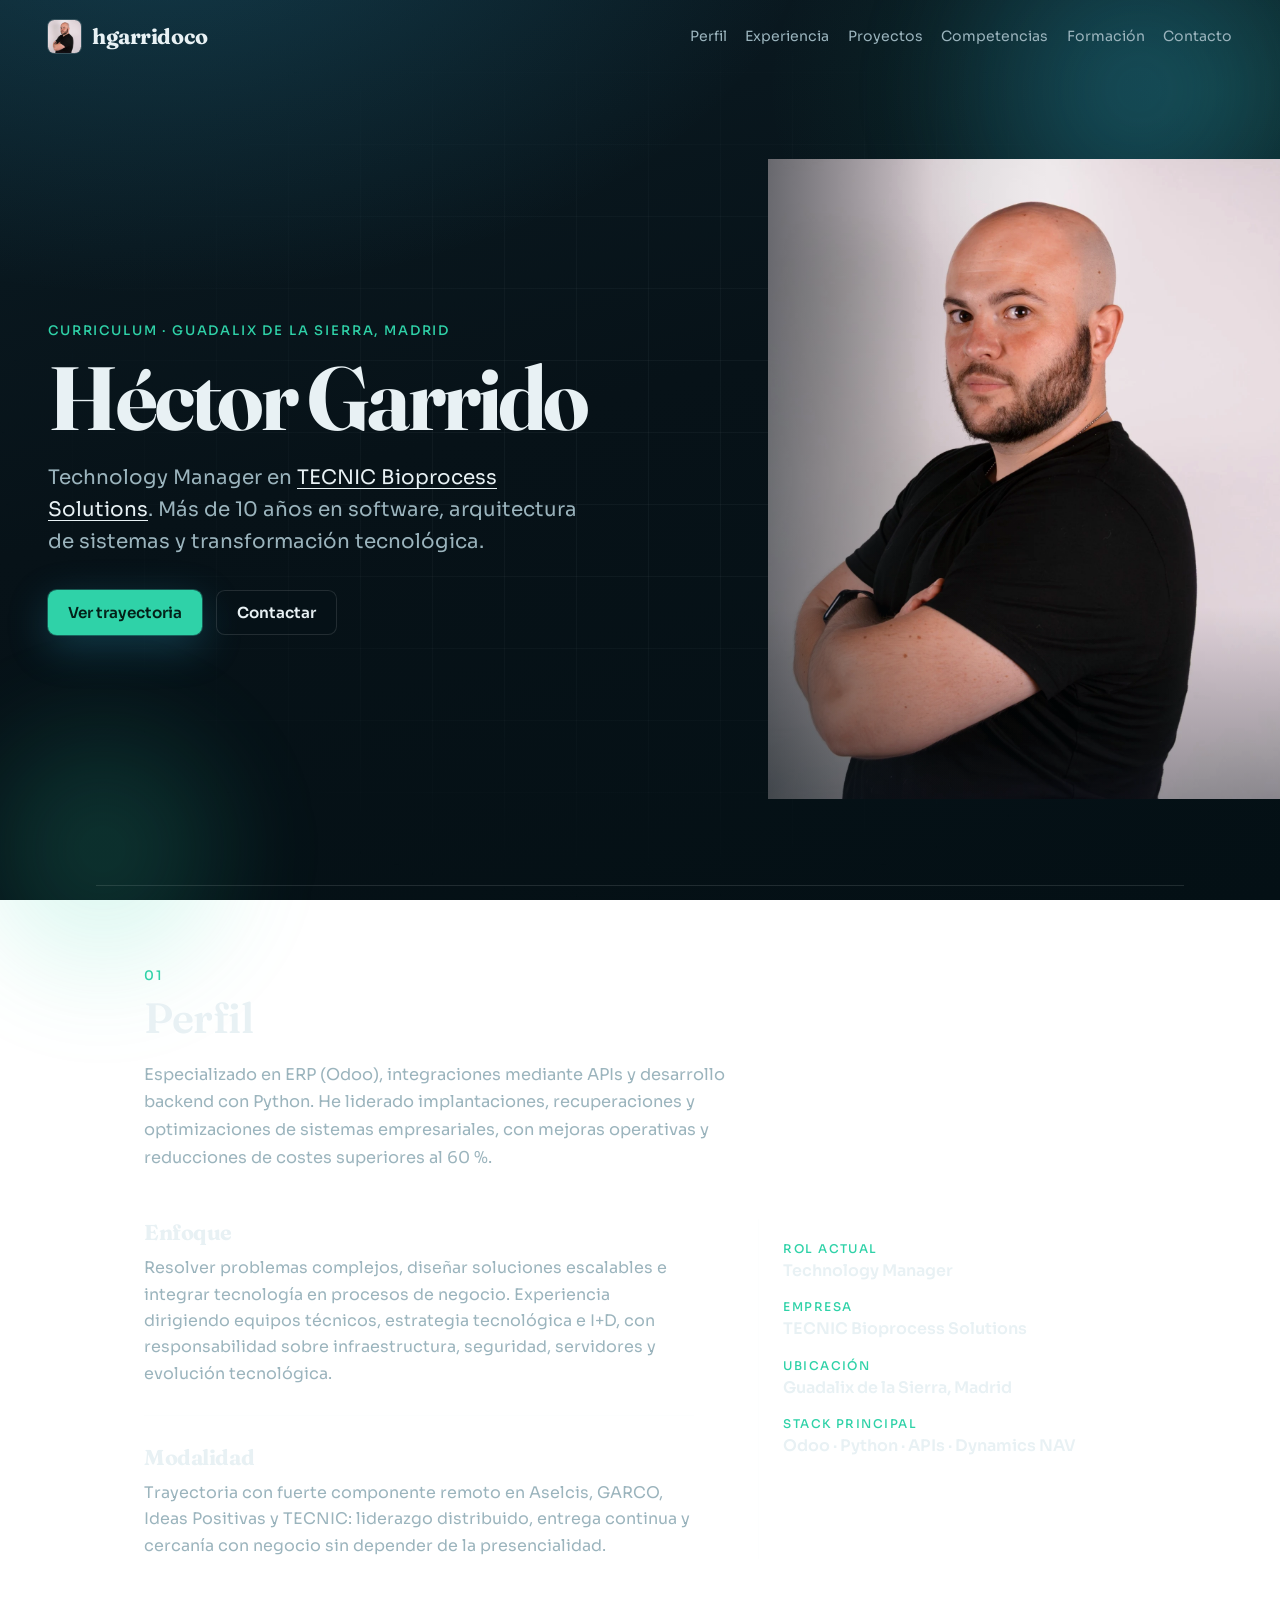
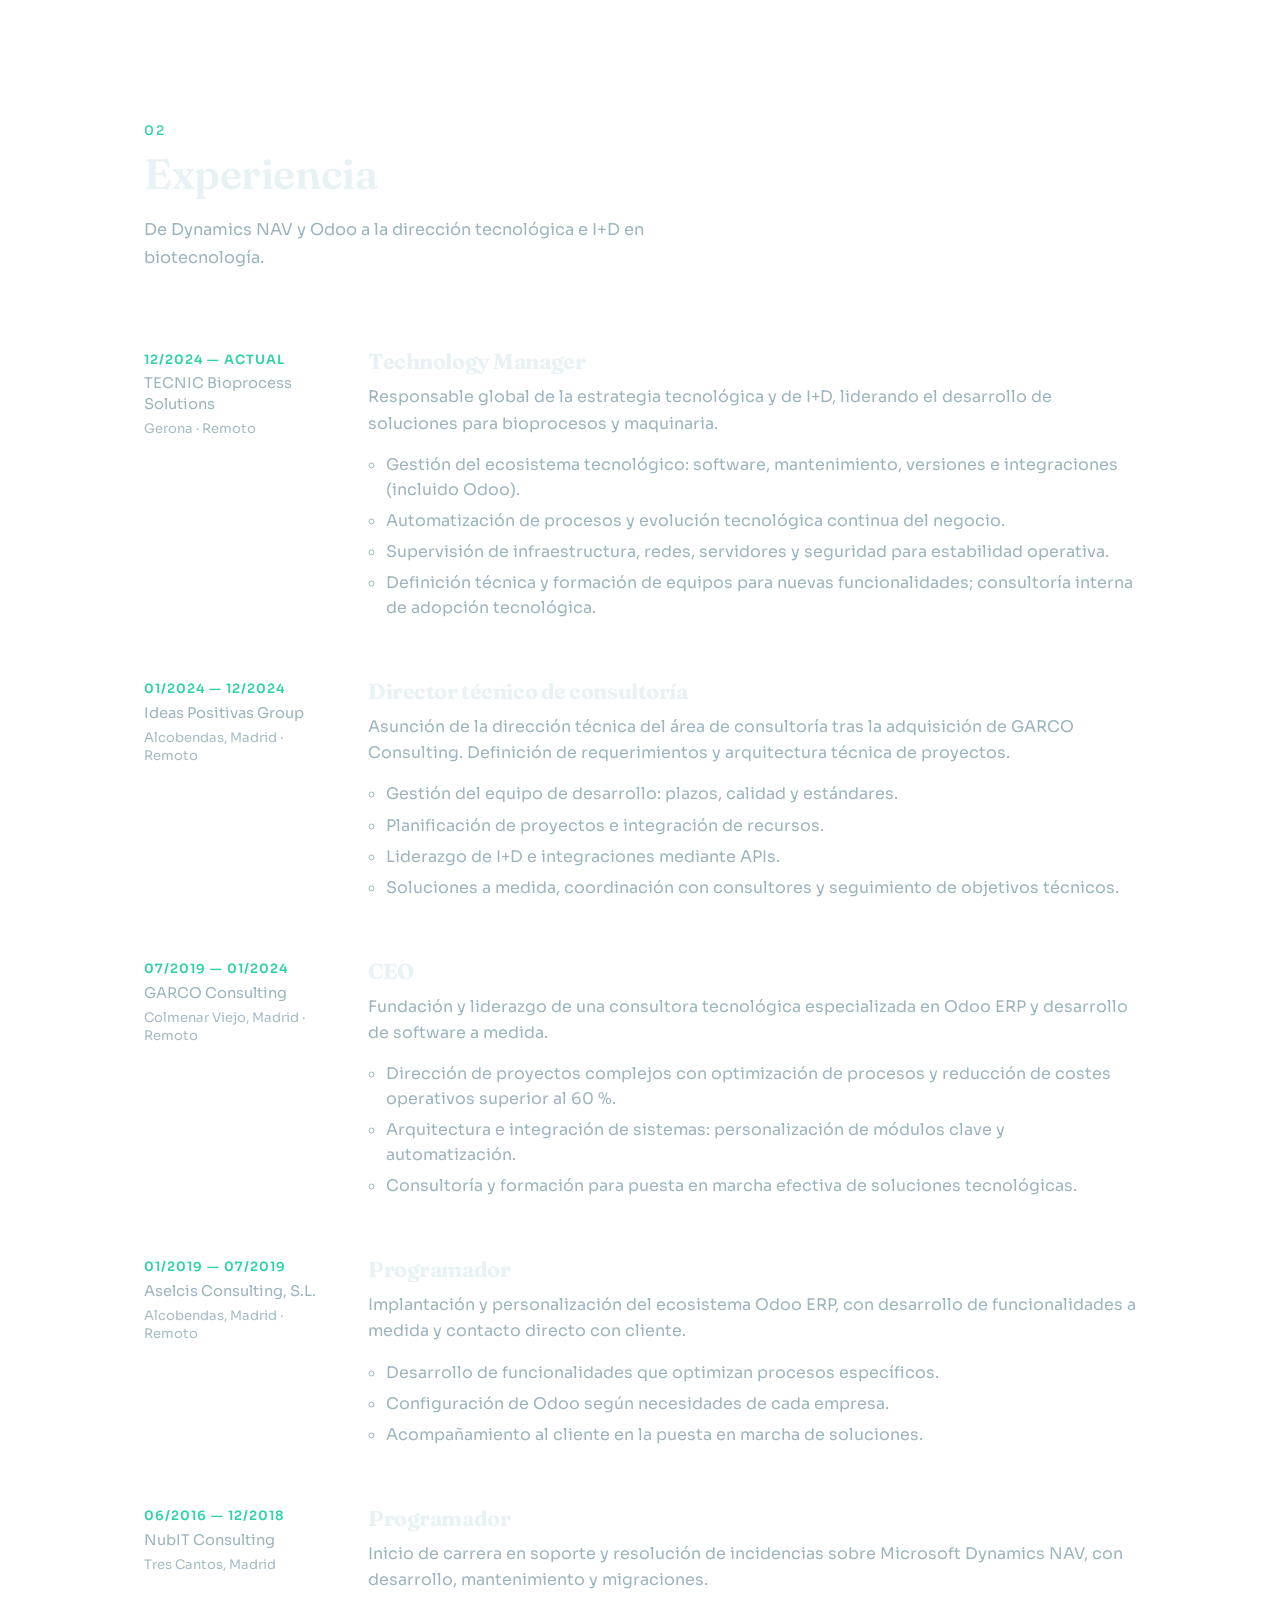
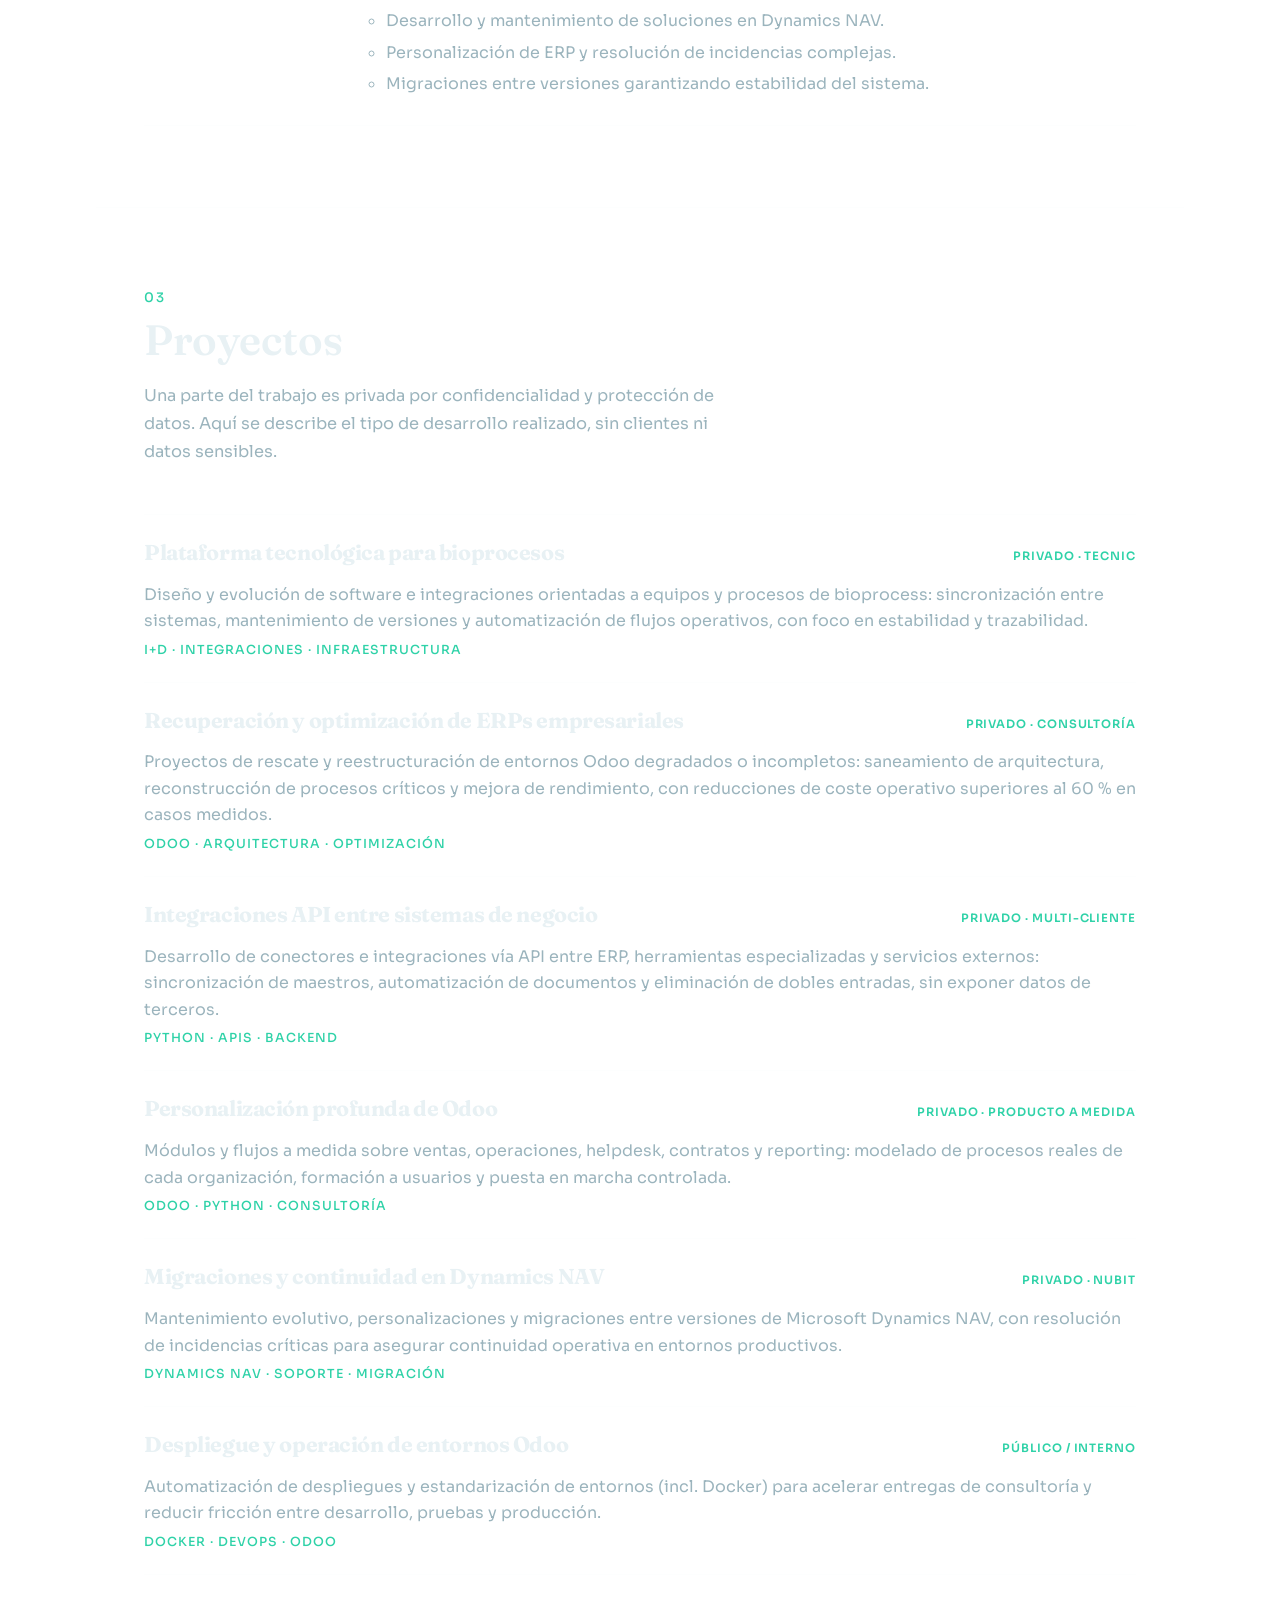
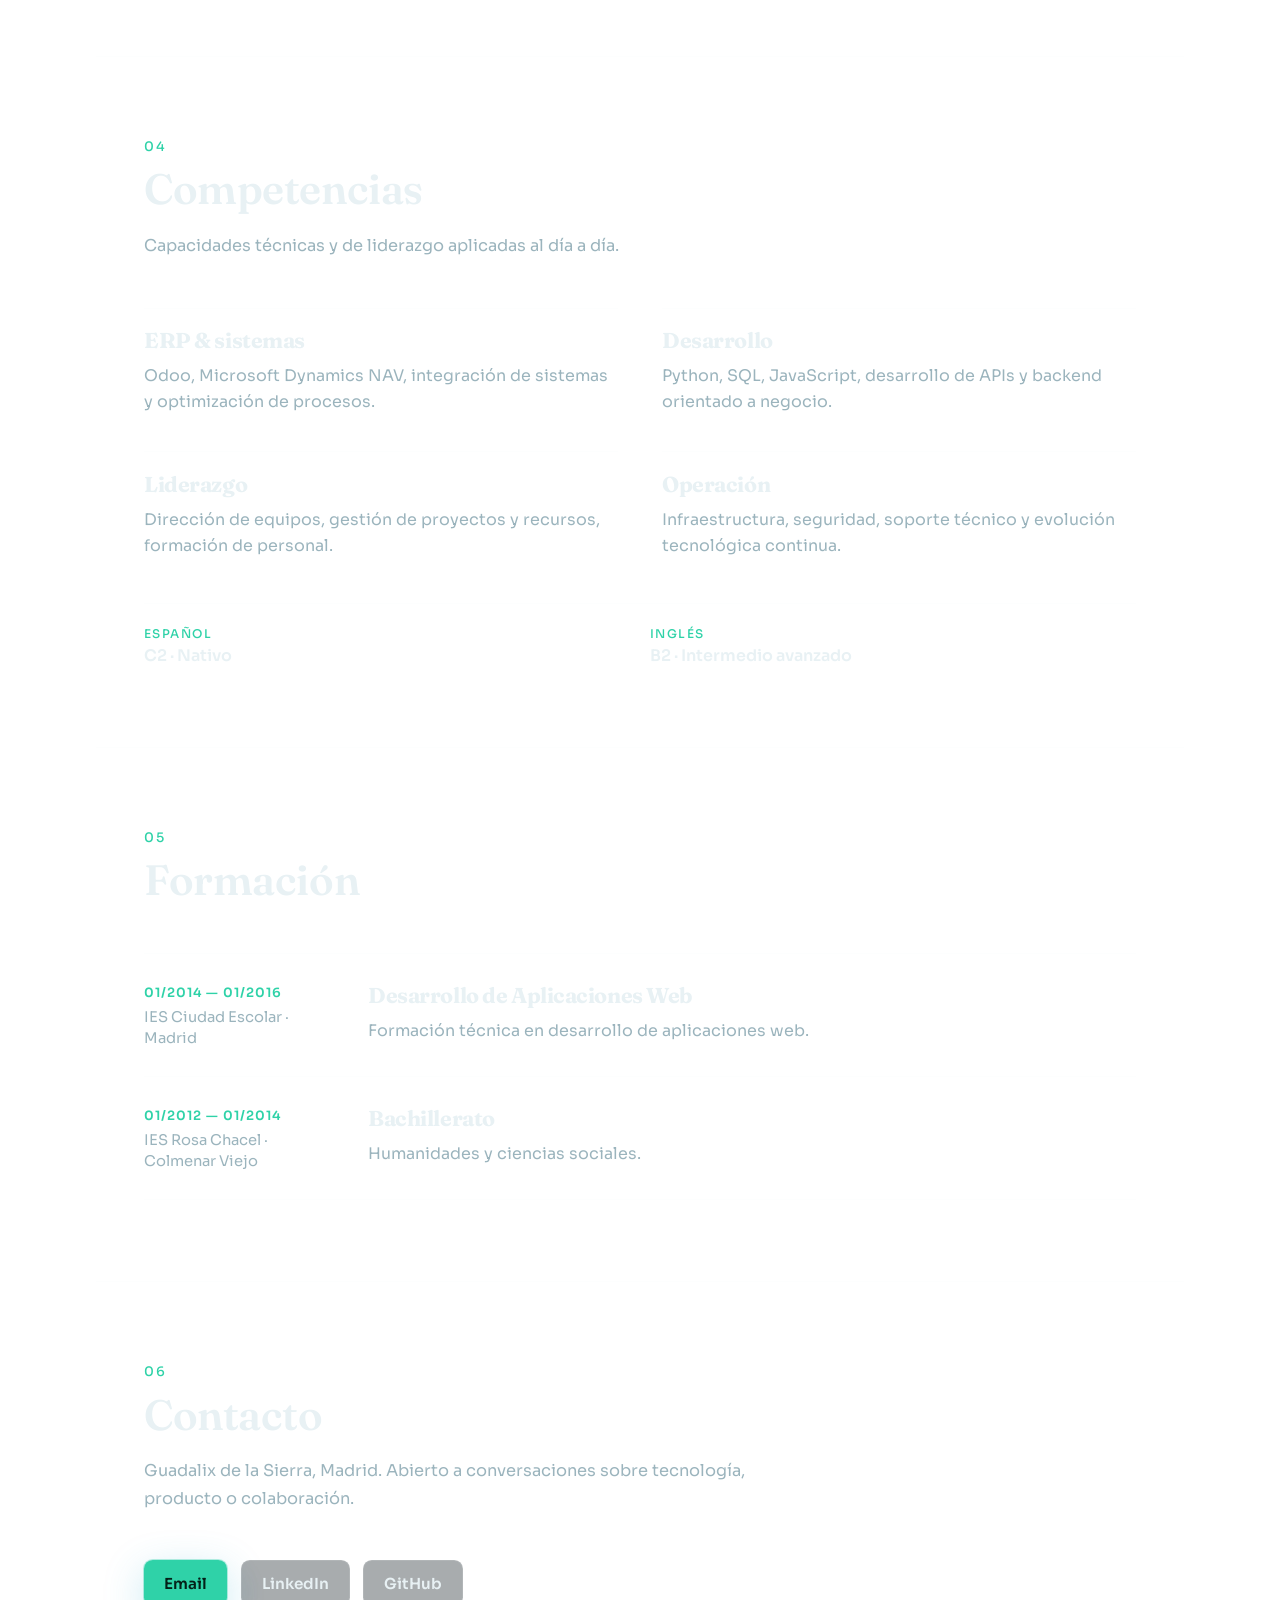
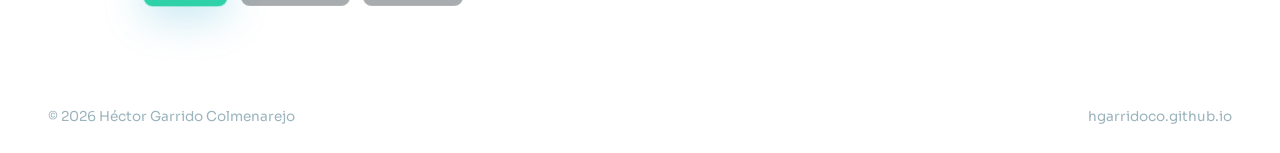
==== commit 8d4bc7ea: "Añadir favicon personalizado a partir del retrato. Co-authored-by: Cursor <cursoragent@cursor.com>" ====
--- a/index.html
+++ b/index.html
@@ -9,6 +9,10 @@
       content="Curriculum de Héctor Garrido Colmenarejo — Technology Manager en TECNIC Bioprocess Solutions. ERP Odoo, Python e integraciones."
     />
     <meta name="theme-color" content="#0b1c24" />
+    <link rel="icon" href="/favicon.ico" sizes="any" />
+    <link rel="icon" type="image/png" sizes="32x32" href="assets/favicon-32.png" />
+    <link rel="icon" type="image/png" sizes="16x16" href="assets/favicon-16.png" />
+    <link rel="apple-touch-icon" href="/apple-touch-icon.png" />
     <link rel="preconnect" href="https://fonts.googleapis.com" />
     <link rel="preconnect" href="https://fonts.gstatic.com" crossorigin />
     <link
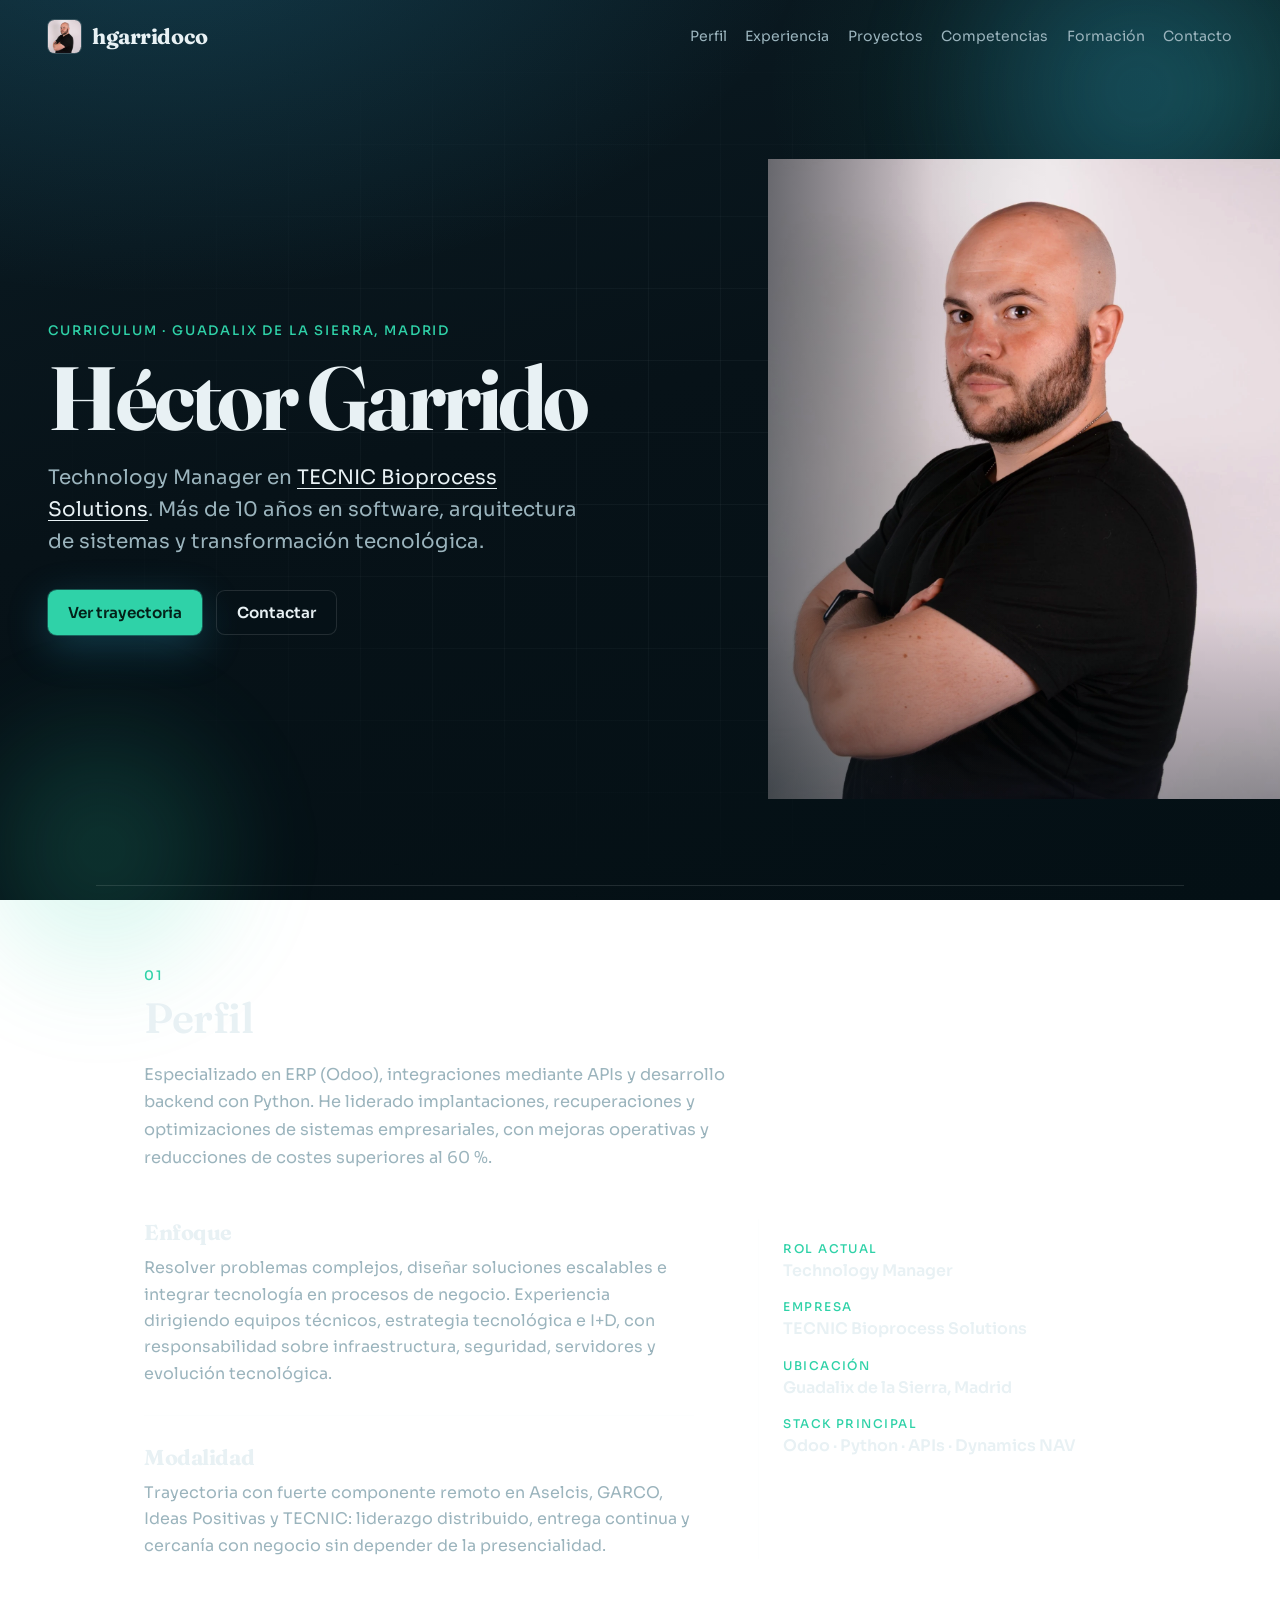
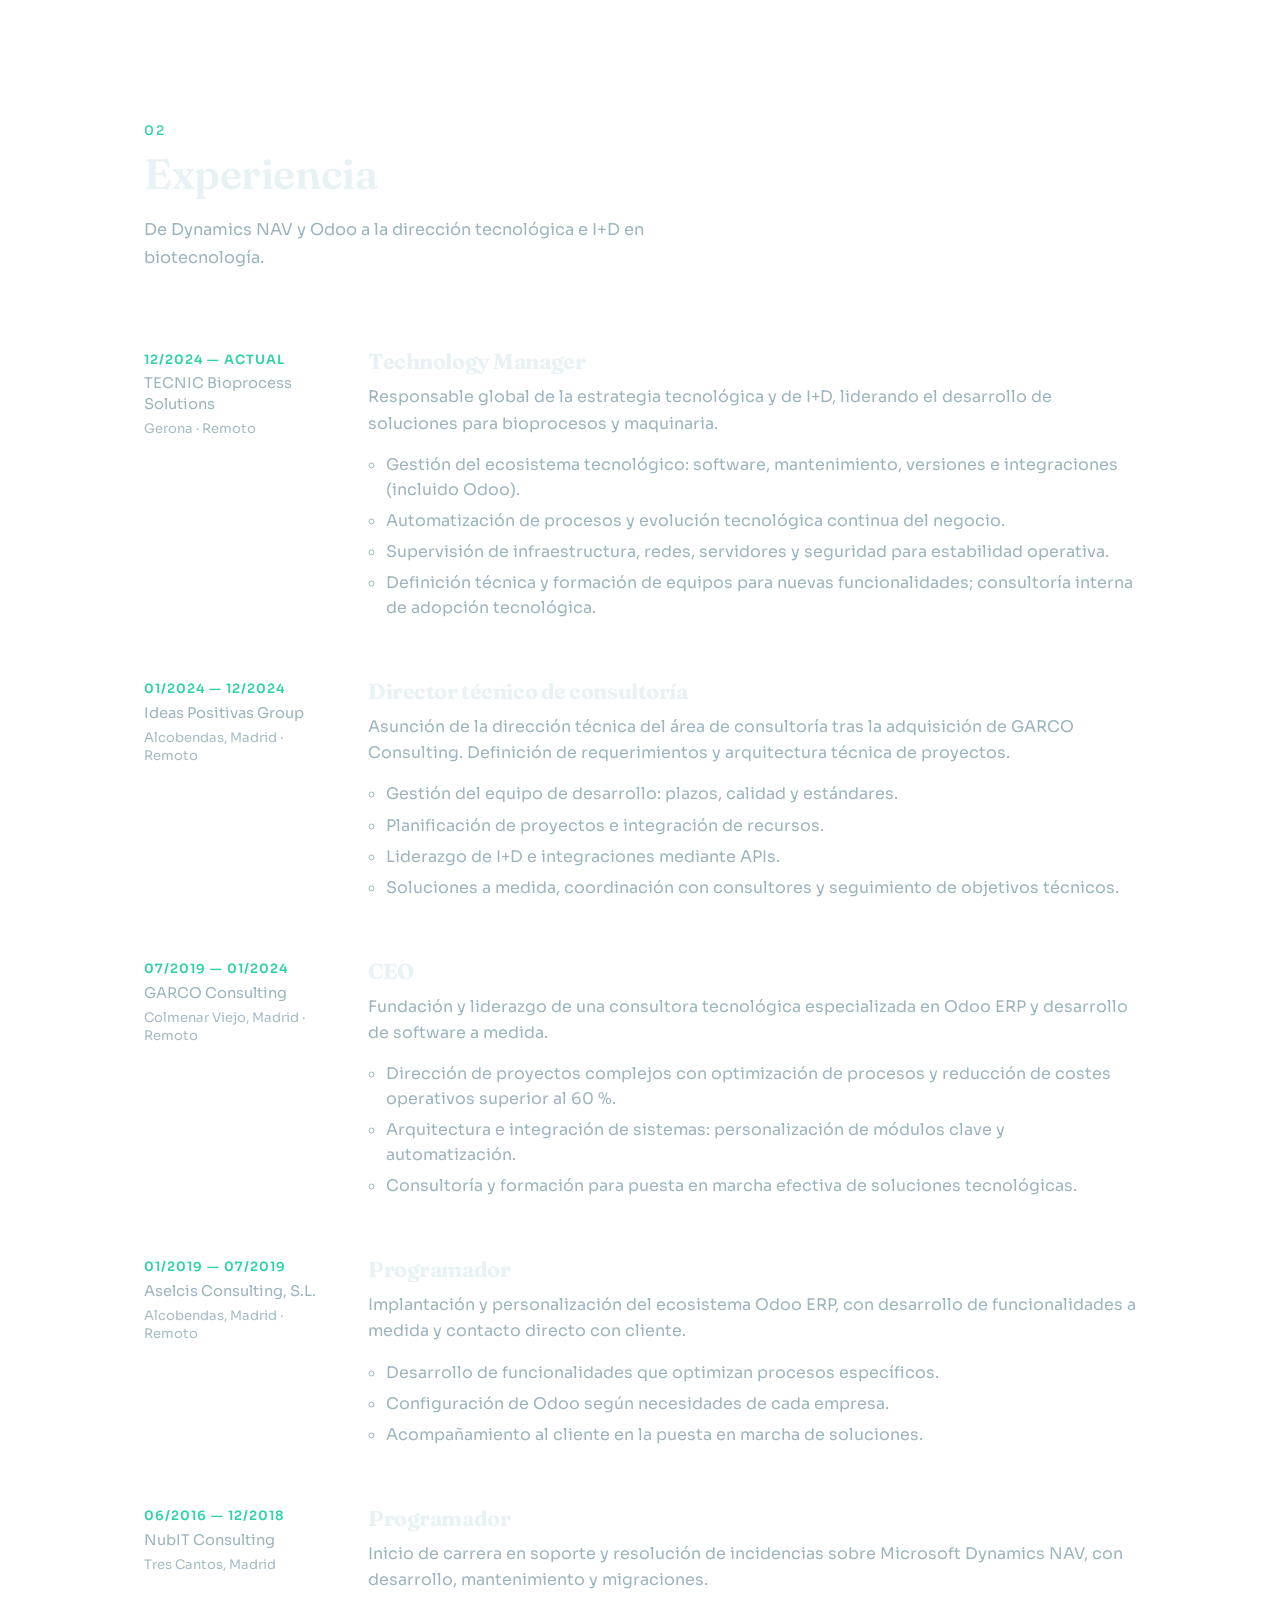
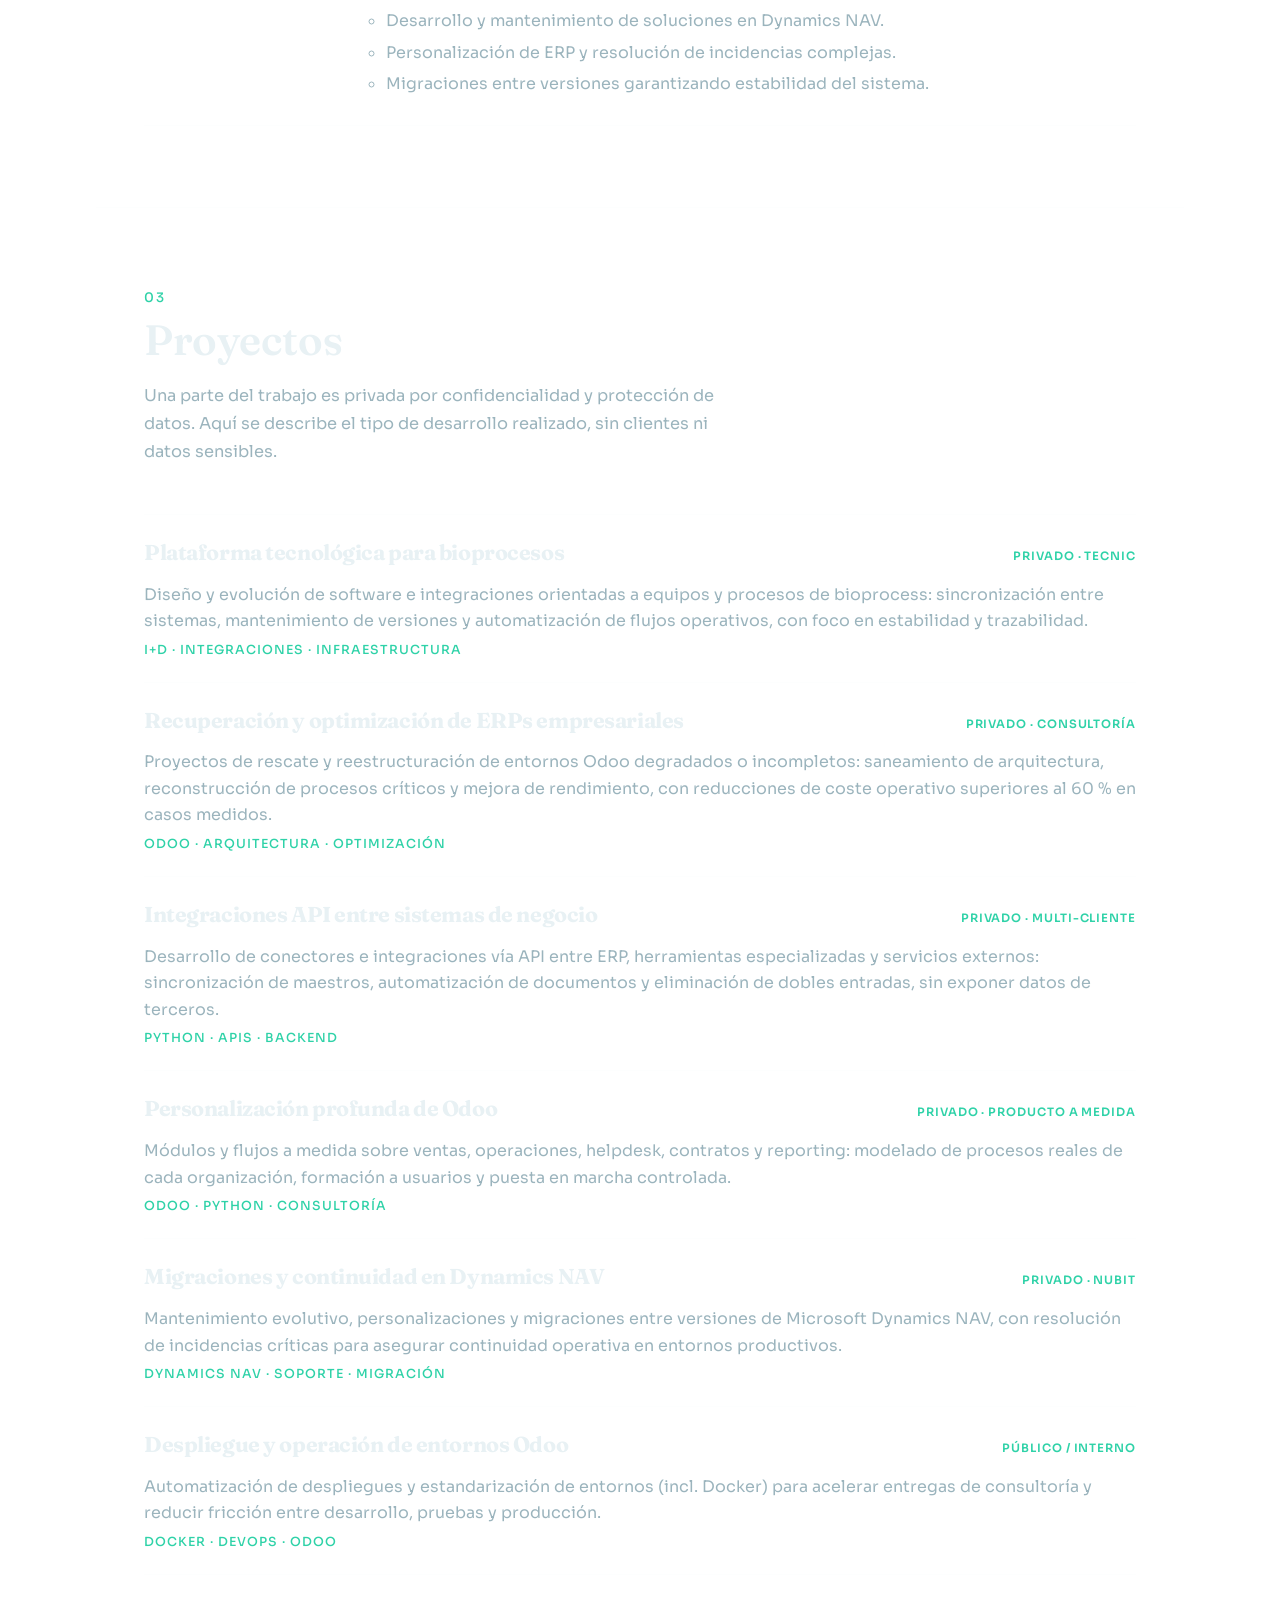
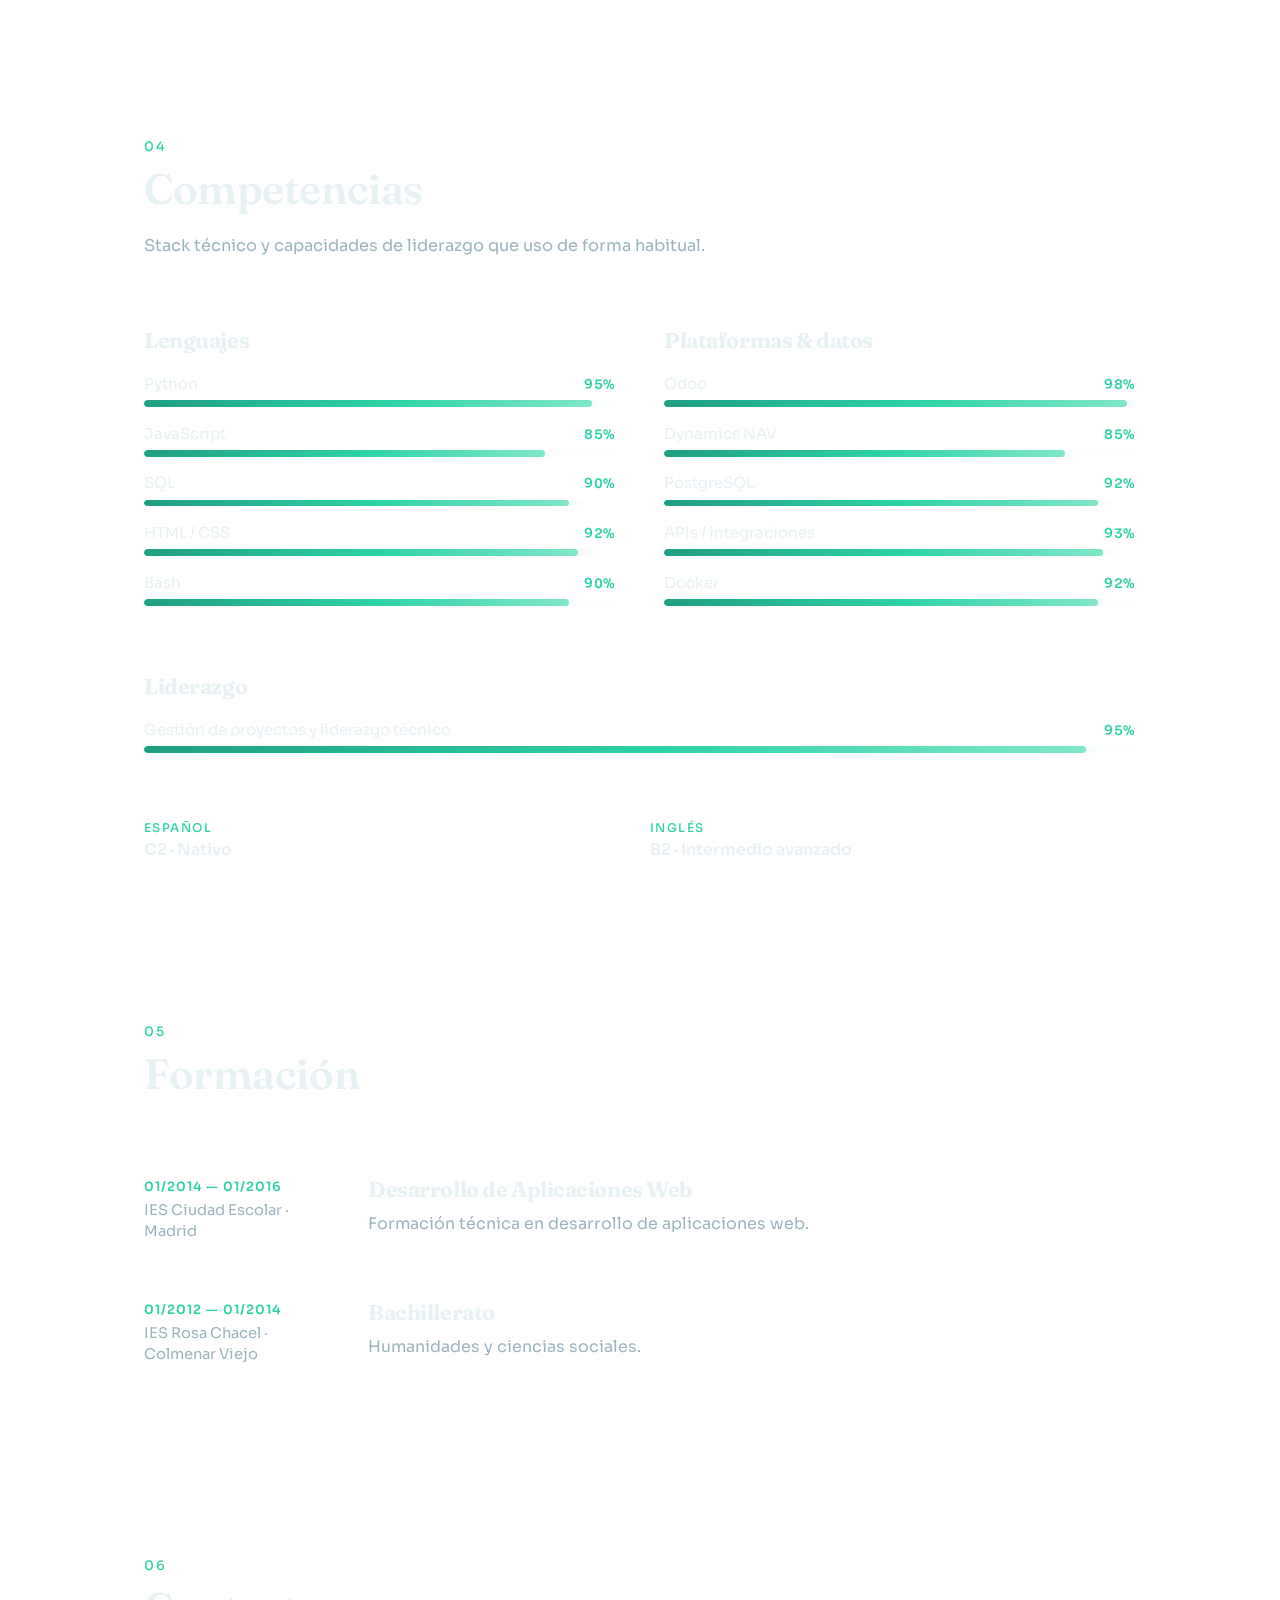
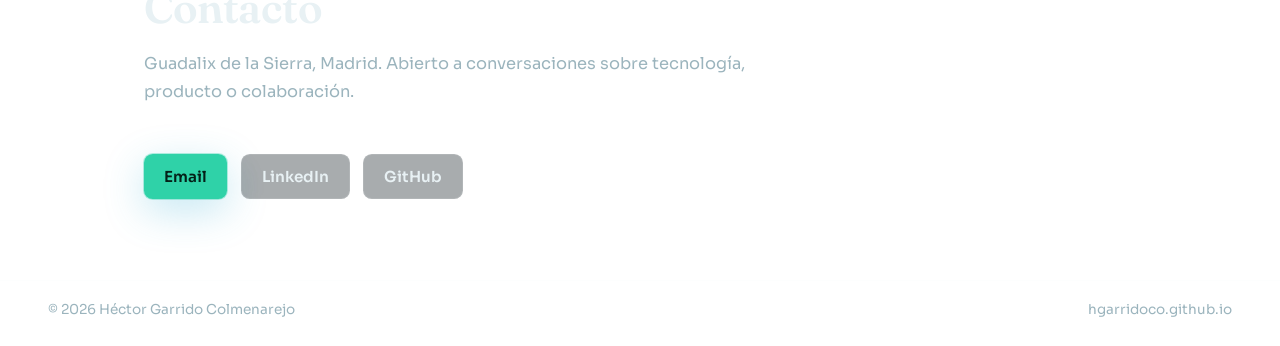
==== commit 57730024: "Añadir barras de competencias técnicas con animación al scroll. Co-authored-by: Cursor <cursoragent@" ====
--- a/index.html
+++ b/index.html
@@ -362,27 +362,129 @@
           <p class="section-kicker">04</p>
           <h2>Competencias</h2>
           <p class="section-lede">
-            Capacidades técnicas y de liderazgo aplicadas al día a día.
+            Stack técnico y capacidades de liderazgo que uso de forma habitual.
           </p>
         </div>
-        <div class="skills">
-          <article>
-            <h3>ERP &amp; sistemas</h3>
-            <p>Odoo, Microsoft Dynamics NAV, integración de sistemas y optimización de procesos.</p>
-          </article>
-          <article>
-            <h3>Desarrollo</h3>
-            <p>Python, SQL, JavaScript, desarrollo de APIs y backend orientado a negocio.</p>
-          </article>
-          <article>
+
+        <div class="skill-groups" data-skill-meters>
+          <div class="skill-group">
+            <h3>Lenguajes</h3>
+            <ul class="meters" role="list">
+              <li class="meter">
+                <div class="meter-top">
+                  <span>Python</span>
+                  <span class="meter-value">95%</span>
+                </div>
+                <div class="meter-track" aria-hidden="true">
+                  <div class="meter-fill" style="--level: 95%"></div>
+                </div>
+              </li>
+              <li class="meter">
+                <div class="meter-top">
+                  <span>JavaScript</span>
+                  <span class="meter-value">85%</span>
+                </div>
+                <div class="meter-track" aria-hidden="true">
+                  <div class="meter-fill" style="--level: 85%"></div>
+                </div>
+              </li>
+              <li class="meter">
+                <div class="meter-top">
+                  <span>SQL</span>
+                  <span class="meter-value">90%</span>
+                </div>
+                <div class="meter-track" aria-hidden="true">
+                  <div class="meter-fill" style="--level: 90%"></div>
+                </div>
+              </li>
+              <li class="meter">
+                <div class="meter-top">
+                  <span>HTML / CSS</span>
+                  <span class="meter-value">92%</span>
+                </div>
+                <div class="meter-track" aria-hidden="true">
+                  <div class="meter-fill" style="--level: 92%"></div>
+                </div>
+              </li>
+              <li class="meter">
+                <div class="meter-top">
+                  <span>Bash</span>
+                  <span class="meter-value">90%</span>
+                </div>
+                <div class="meter-track" aria-hidden="true">
+                  <div class="meter-fill" style="--level: 90%"></div>
+                </div>
+              </li>
+            </ul>
+          </div>
+
+          <div class="skill-group">
+            <h3>Plataformas &amp; datos</h3>
+            <ul class="meters" role="list">
+              <li class="meter">
+                <div class="meter-top">
+                  <span>Odoo</span>
+                  <span class="meter-value">98%</span>
+                </div>
+                <div class="meter-track" aria-hidden="true">
+                  <div class="meter-fill" style="--level: 98%"></div>
+                </div>
+              </li>
+              <li class="meter">
+                <div class="meter-top">
+                  <span>Dynamics NAV</span>
+                  <span class="meter-value">85%</span>
+                </div>
+                <div class="meter-track" aria-hidden="true">
+                  <div class="meter-fill" style="--level: 85%"></div>
+                </div>
+              </li>
+              <li class="meter">
+                <div class="meter-top">
+                  <span>PostgreSQL</span>
+                  <span class="meter-value">92%</span>
+                </div>
+                <div class="meter-track" aria-hidden="true">
+                  <div class="meter-fill" style="--level: 92%"></div>
+                </div>
+              </li>
+              <li class="meter">
+                <div class="meter-top">
+                  <span>APIs / integraciones</span>
+                  <span class="meter-value">93%</span>
+                </div>
+                <div class="meter-track" aria-hidden="true">
+                  <div class="meter-fill" style="--level: 93%"></div>
+                </div>
+              </li>
+              <li class="meter">
+                <div class="meter-top">
+                  <span>Docker</span>
+                  <span class="meter-value">92%</span>
+                </div>
+                <div class="meter-track" aria-hidden="true">
+                  <div class="meter-fill" style="--level: 92%"></div>
+                </div>
+              </li>
+            </ul>
+          </div>
+
+          <div class="skill-group skill-group-wide">
             <h3>Liderazgo</h3>
-            <p>Dirección de equipos, gestión de proyectos y recursos, formación de personal.</p>
-          </article>
-          <article>
-            <h3>Operación</h3>
-            <p>Infraestructura, seguridad, soporte técnico y evolución tecnológica continua.</p>
-          </article>
-        </div>
+            <ul class="meters" role="list">
+              <li class="meter">
+                <div class="meter-top">
+                  <span>Gestión de proyectos y liderazgo técnico</span>
+                  <span class="meter-value">95%</span>
+                </div>
+                <div class="meter-track" aria-hidden="true">
+                  <div class="meter-fill" style="--level: 95%"></div>
+                </div>
+              </li>
+            </ul>
+          </div>
+        </div>
+
         <div class="lang-row" aria-label="Idiomas">
           <div>
             <span class="fact-label">Español</span>
@@ -458,6 +560,27 @@
 
     <script>
       document.getElementById("year").textContent = String(new Date().getFullYear());
+
+      const metersRoot = document.querySelector("[data-skill-meters]");
+      if (metersRoot) {
+        const reveal = () => metersRoot.classList.add("is-animated");
+        if ("IntersectionObserver" in window) {
+          const observer = new IntersectionObserver(
+            (entries) => {
+              entries.forEach((entry) => {
+                if (entry.isIntersecting) {
+                  reveal();
+                  observer.disconnect();
+                }
+              });
+            },
+            { threshold: 0.25 }
+          );
+          observer.observe(metersRoot);
+        } else {
+          reveal();
+        }
+      }
     </script>
   </body>
 </html>
--- a/styles.css
+++ b/styles.css
@@ -451,6 +451,102 @@
   border-top: 1px solid var(--line);
 }
 
+.skill-groups {
+  display: grid;
+  grid-template-columns: repeat(2, minmax(0, 1fr));
+  gap: clamp(2rem, 4vw, 3rem);
+}
+
+.skill-group {
+  padding-top: 1.15rem;
+  border-top: 1px solid var(--line);
+}
+
+.skill-group-wide {
+  grid-column: 1 / -1;
+}
+
+.skill-group h3 {
+  margin: 0 0 1.25rem;
+  font-family: var(--font-display);
+  font-size: 1.35rem;
+  font-weight: 700;
+  letter-spacing: -0.02em;
+}
+
+.meters {
+  list-style: none;
+  margin: 0;
+  padding: 0;
+  display: grid;
+  gap: 1.05rem;
+}
+
+.meter-top {
+  display: flex;
+  align-items: baseline;
+  justify-content: space-between;
+  gap: 1rem;
+  margin-bottom: 0.45rem;
+  font-size: 0.95rem;
+}
+
+.meter-value {
+  color: var(--accent);
+  font-size: 0.82rem;
+  font-weight: 600;
+  letter-spacing: 0.04em;
+  font-variant-numeric: tabular-nums;
+}
+
+.meter-track {
+  height: 0.42rem;
+  border-radius: 999px;
+  background: rgba(232, 241, 244, 0.08);
+  overflow: hidden;
+  box-shadow: inset 0 0 0 1px rgba(232, 241, 244, 0.06);
+}
+
+.meter-fill {
+  width: 0;
+  height: 100%;
+  border-radius: inherit;
+  background: linear-gradient(90deg, #1f9f82 0%, var(--accent) 55%, #7ee7c8 100%);
+  box-shadow: 0 0 18px rgba(47, 210, 168, 0.35);
+  transform-origin: left center;
+  transition: width 1.15s cubic-bezier(0.22, 1, 0.36, 1);
+}
+
+.skill-groups.is-animated .meter-fill {
+  width: var(--level);
+}
+
+.skill-groups.is-animated .meter:nth-child(1) .meter-fill {
+  transition-delay: 0.05s;
+}
+.skill-groups.is-animated .meter:nth-child(2) .meter-fill {
+  transition-delay: 0.12s;
+}
+.skill-groups.is-animated .meter:nth-child(3) .meter-fill {
+  transition-delay: 0.19s;
+}
+.skill-groups.is-animated .meter:nth-child(4) .meter-fill {
+  transition-delay: 0.26s;
+}
+.skill-groups.is-animated .meter:nth-child(5) .meter-fill {
+  transition-delay: 0.33s;
+}
+
+@media (prefers-reduced-motion: reduce) {
+  .meter-fill {
+    transition: none !important;
+  }
+
+  .skill-groups .meter-fill {
+    width: var(--level);
+  }
+}
+
 .projects {
   display: grid;
   gap: 0;
@@ -615,6 +711,7 @@
 @media (max-width: 860px) {
   .profile-grid,
   .skills,
+  .skill-groups,
   .job,
   .lang-row {
     grid-template-columns: 1fr;
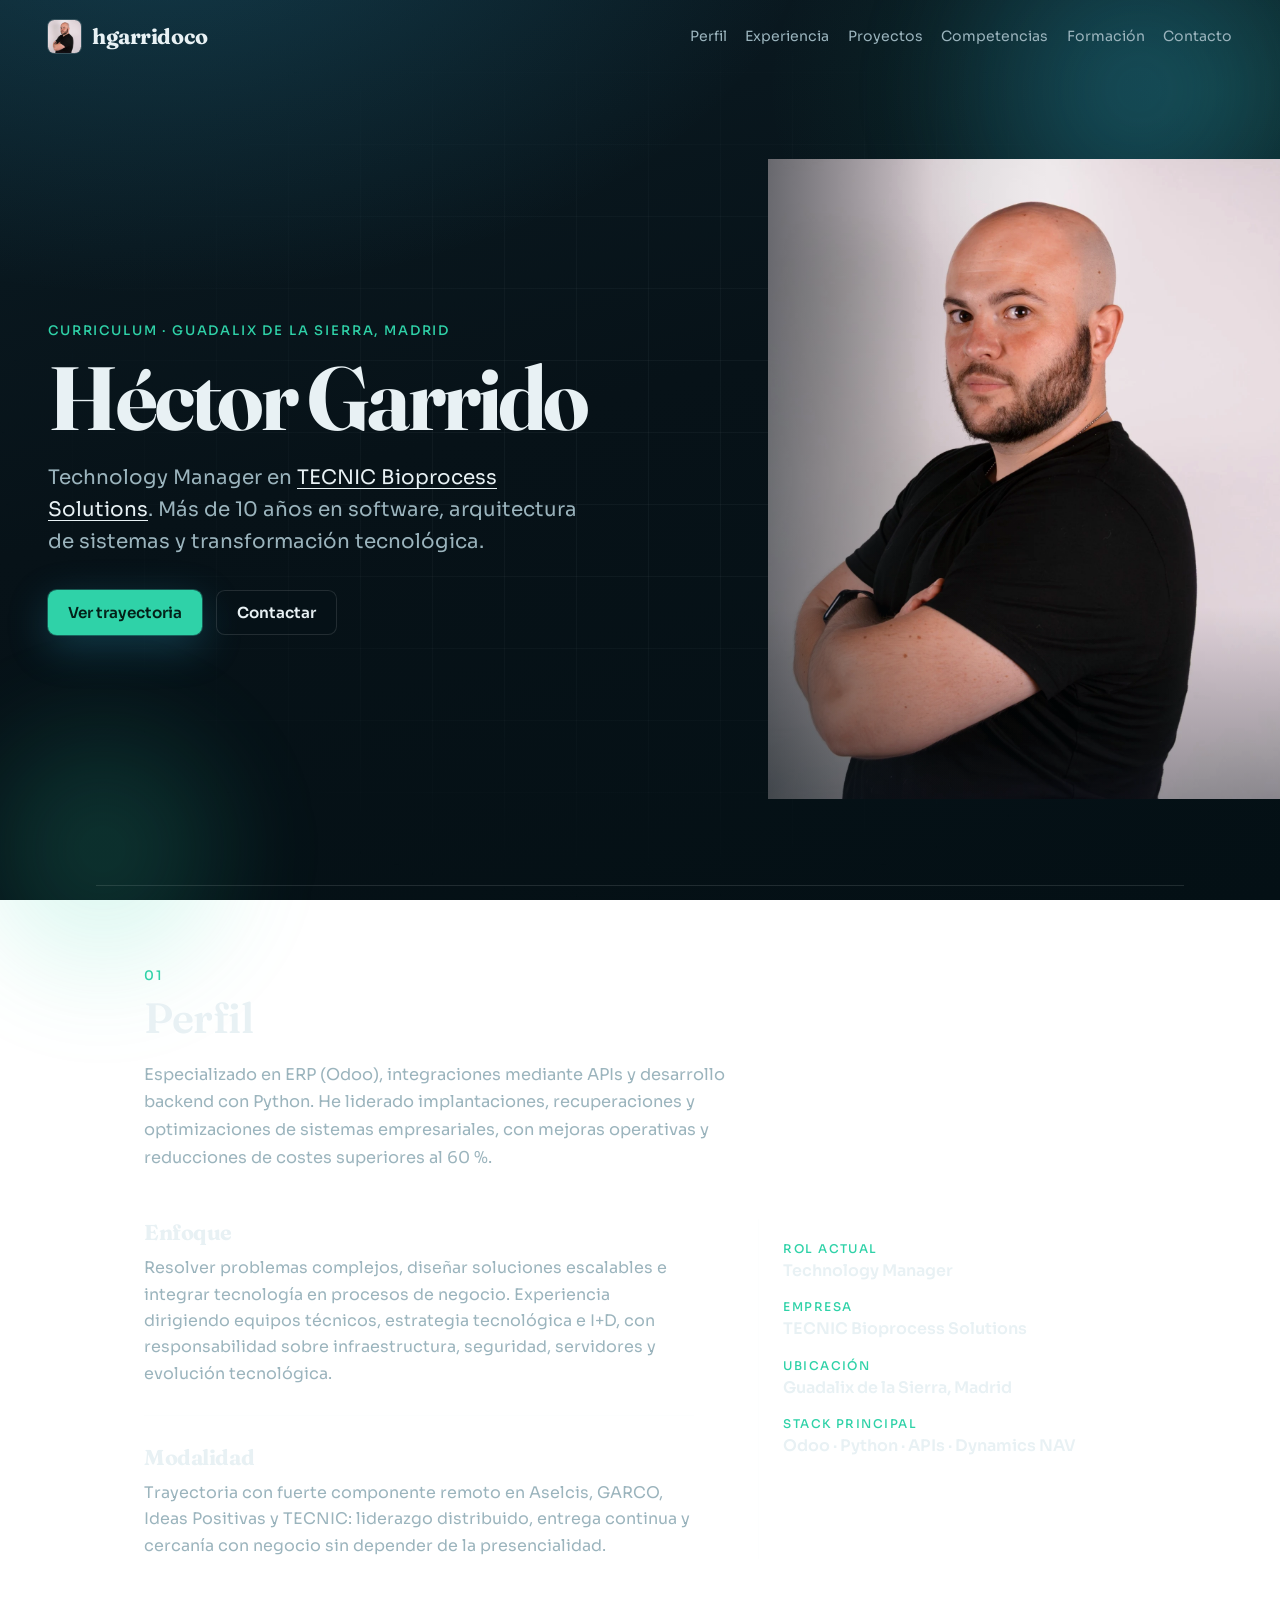
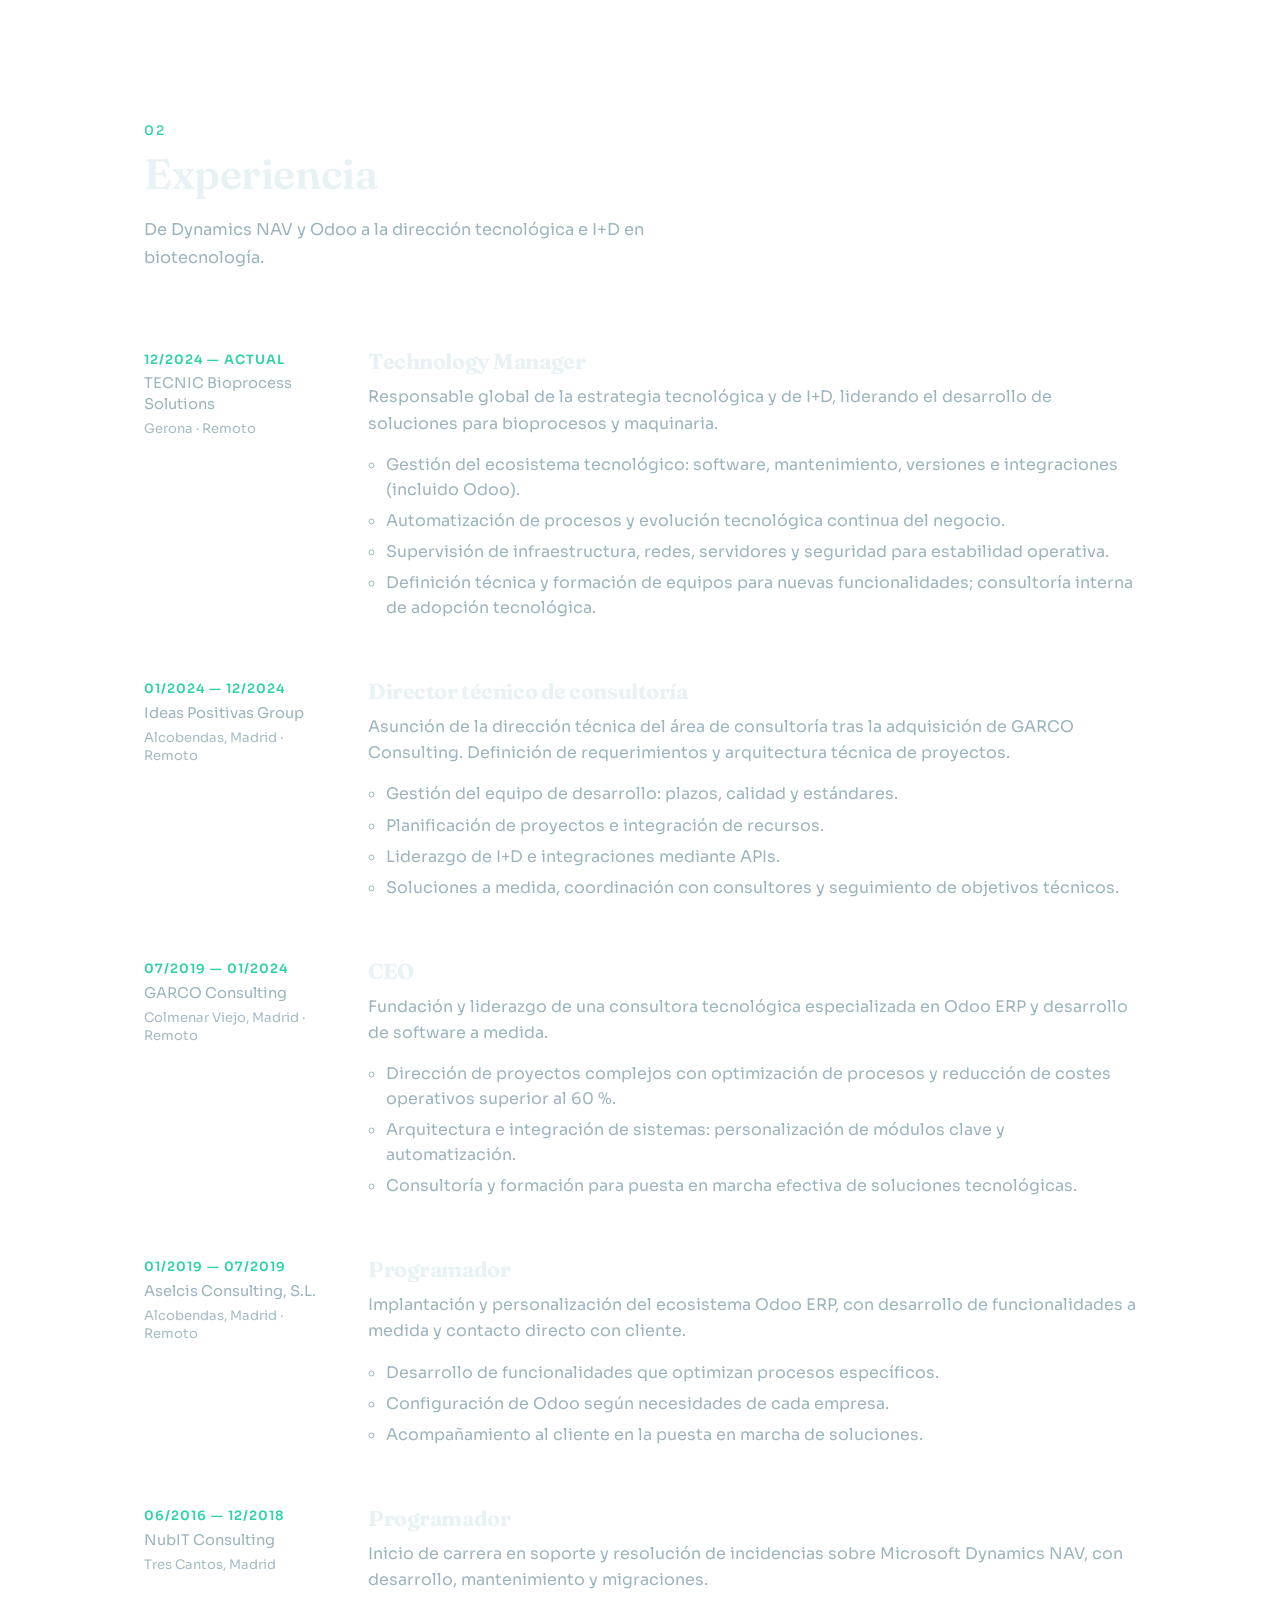
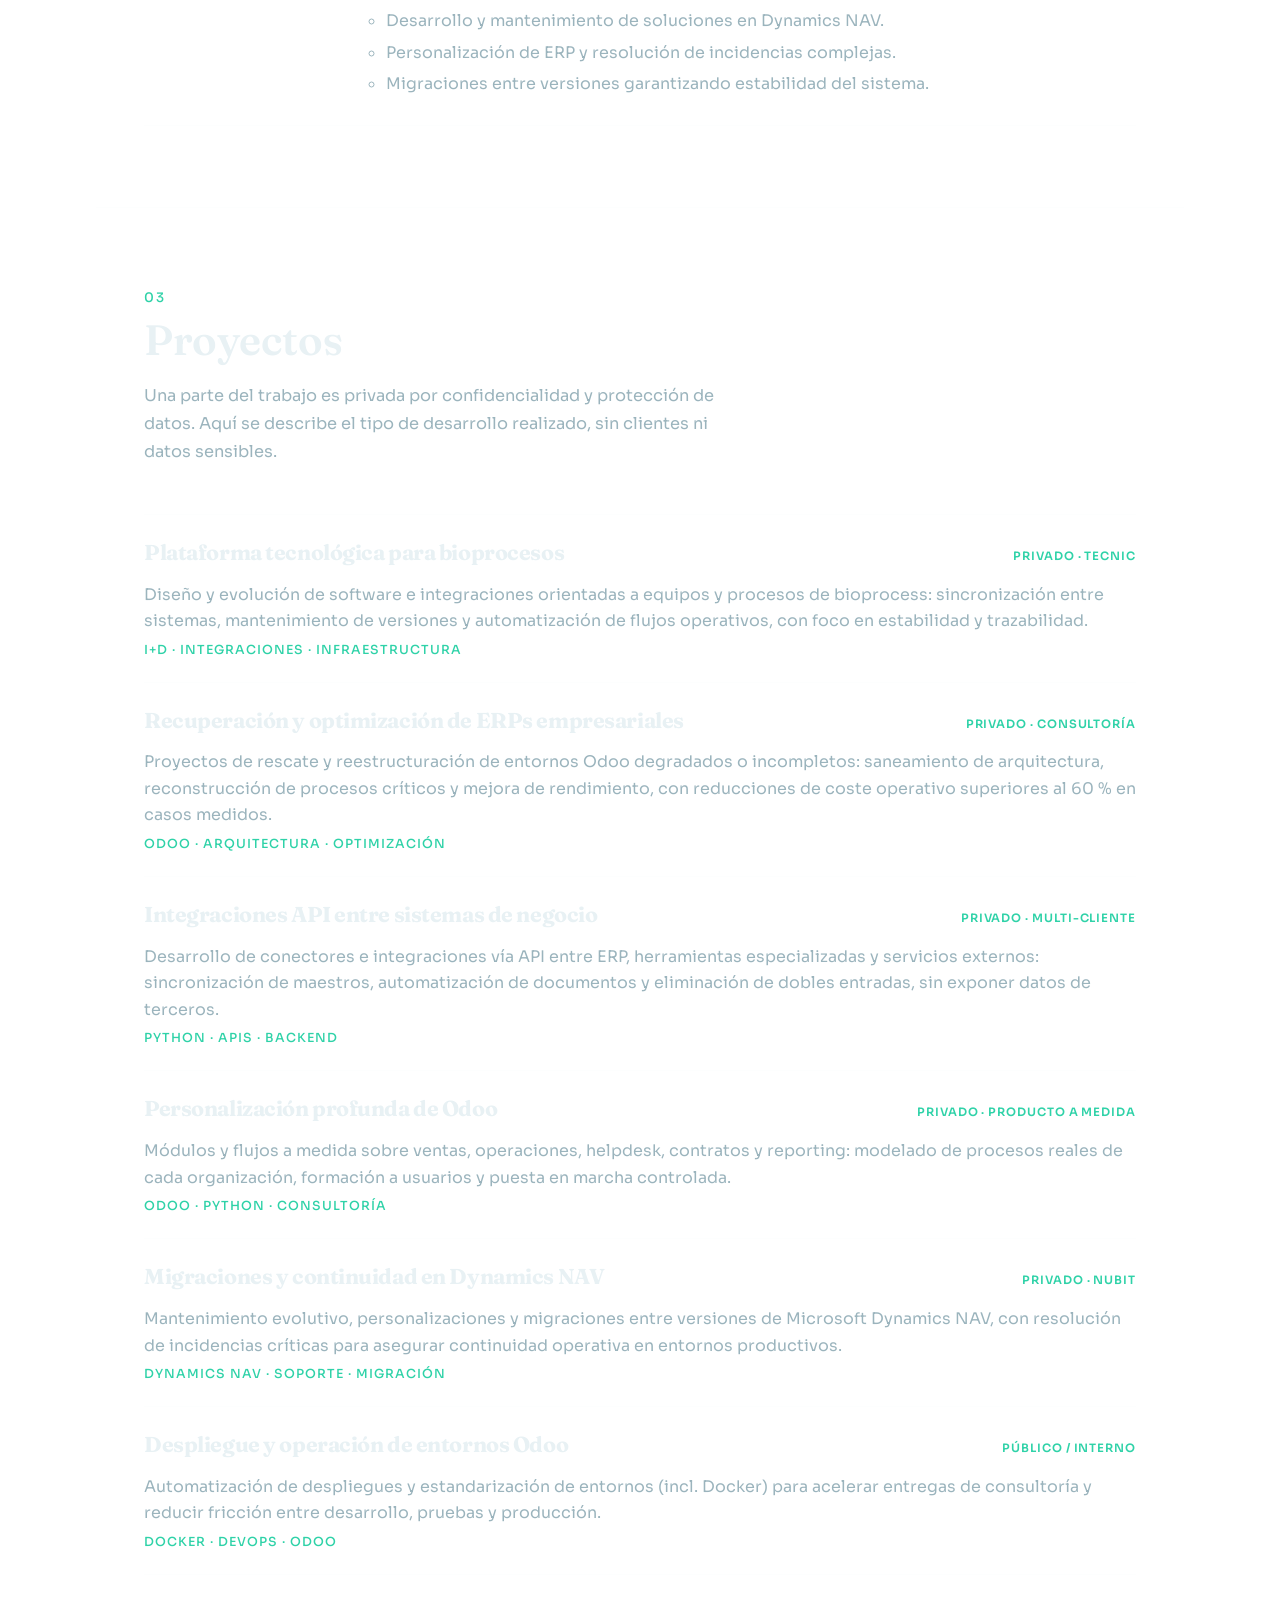
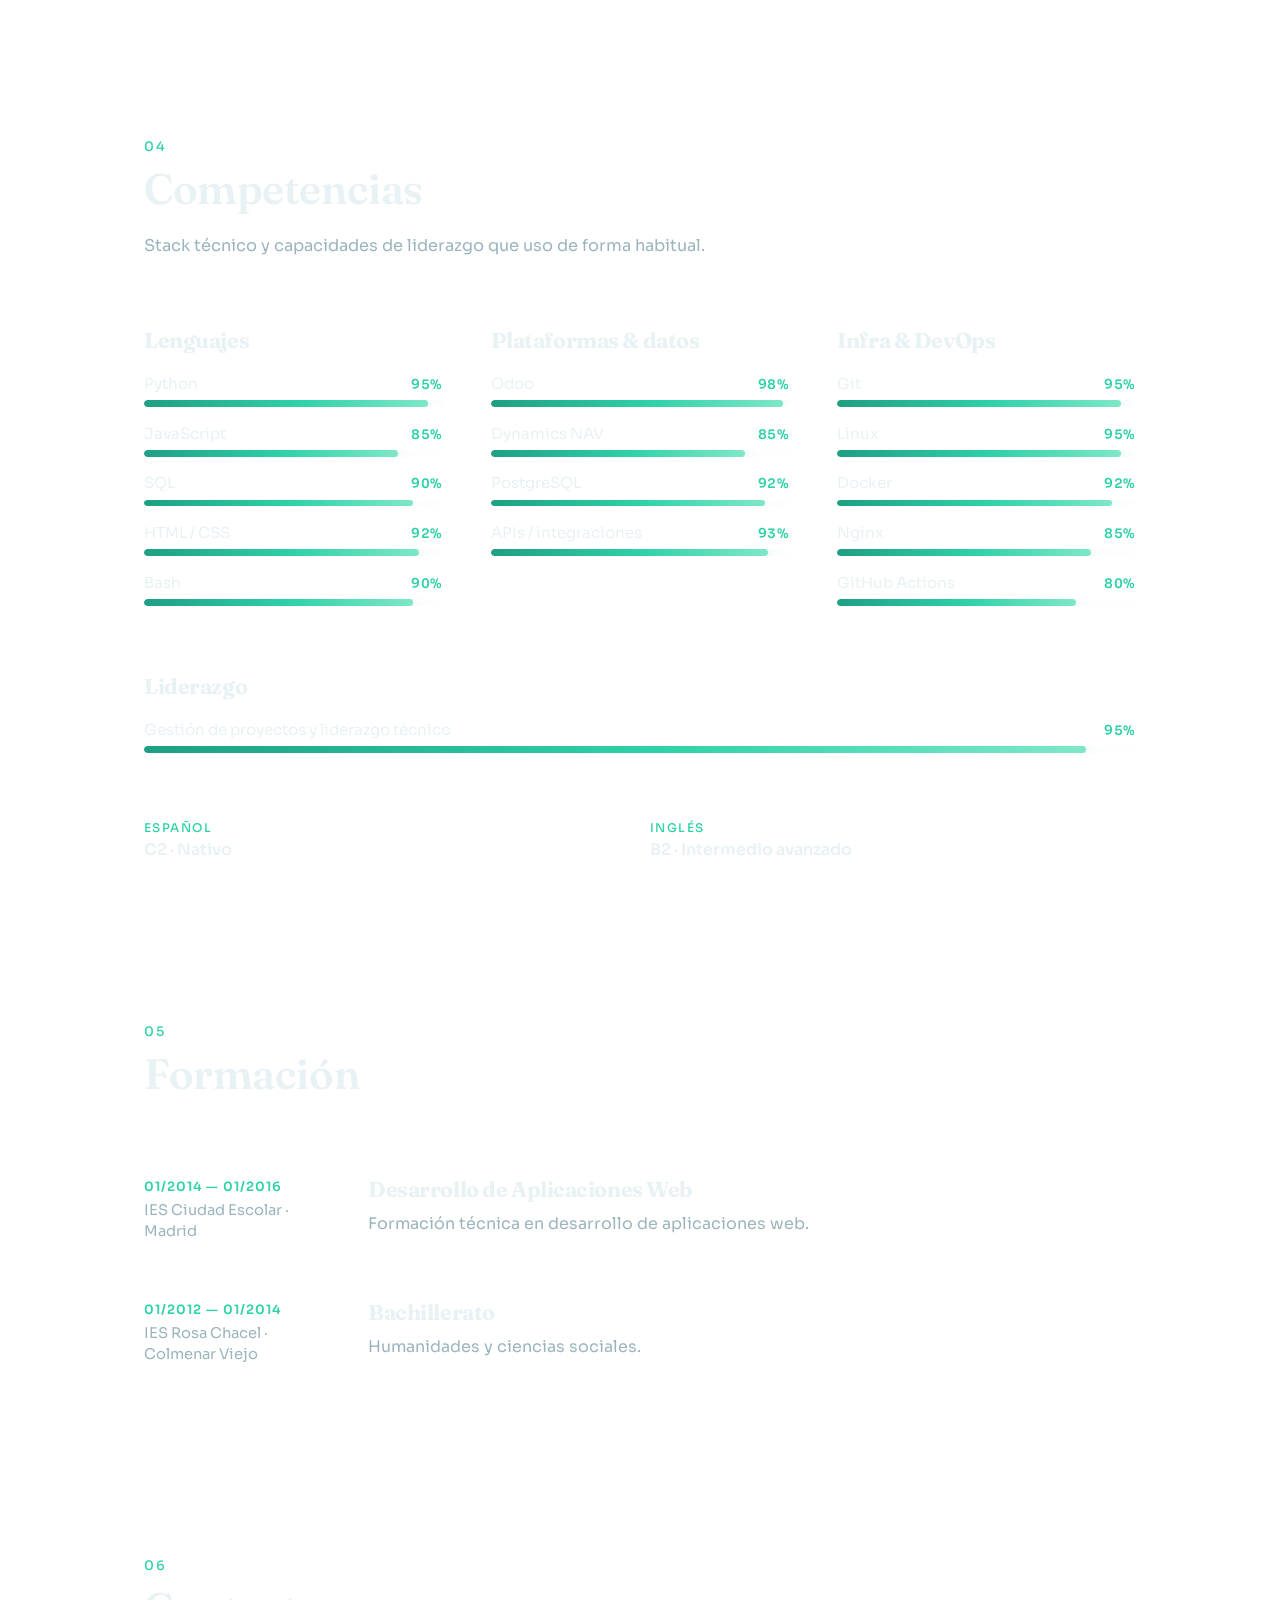
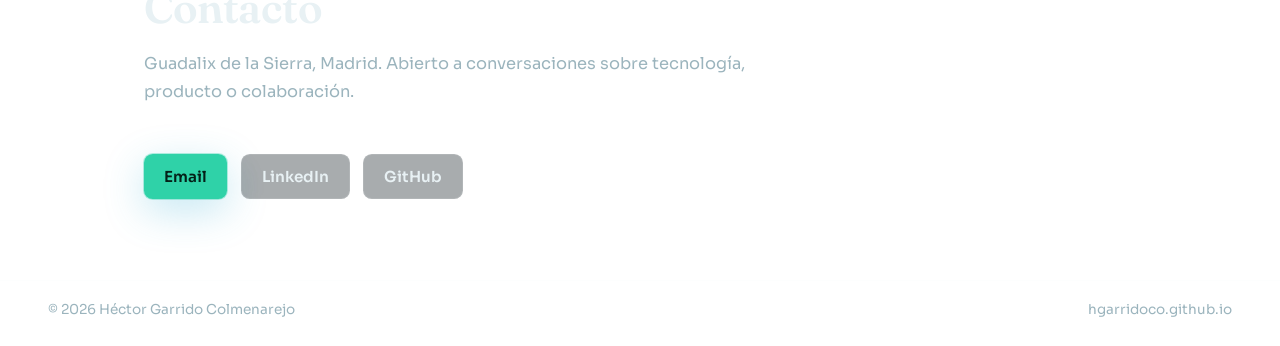
==== commit 77df2e85: "Añadir skills de Git, Linux, Nginx y GitHub Actions. Co-authored-by: Cursor <cursoragent@cursor.com>" ====
--- a/index.html
+++ b/index.html
@@ -457,6 +457,30 @@
                   <div class="meter-fill" style="--level: 93%"></div>
                 </div>
               </li>
+            </ul>
+          </div>
+
+          <div class="skill-group">
+            <h3>Infra &amp; DevOps</h3>
+            <ul class="meters" role="list">
+              <li class="meter">
+                <div class="meter-top">
+                  <span>Git</span>
+                  <span class="meter-value">95%</span>
+                </div>
+                <div class="meter-track" aria-hidden="true">
+                  <div class="meter-fill" style="--level: 95%"></div>
+                </div>
+              </li>
+              <li class="meter">
+                <div class="meter-top">
+                  <span>Linux</span>
+                  <span class="meter-value">95%</span>
+                </div>
+                <div class="meter-track" aria-hidden="true">
+                  <div class="meter-fill" style="--level: 95%"></div>
+                </div>
+              </li>
               <li class="meter">
                 <div class="meter-top">
                   <span>Docker</span>
@@ -464,6 +488,24 @@
                 </div>
                 <div class="meter-track" aria-hidden="true">
                   <div class="meter-fill" style="--level: 92%"></div>
+                </div>
+              </li>
+              <li class="meter">
+                <div class="meter-top">
+                  <span>Nginx</span>
+                  <span class="meter-value">85%</span>
+                </div>
+                <div class="meter-track" aria-hidden="true">
+                  <div class="meter-fill" style="--level: 85%"></div>
+                </div>
+              </li>
+              <li class="meter">
+                <div class="meter-top">
+                  <span>GitHub Actions</span>
+                  <span class="meter-value">80%</span>
+                </div>
+                <div class="meter-track" aria-hidden="true">
+                  <div class="meter-fill" style="--level: 80%"></div>
                 </div>
               </li>
             </ul>
--- a/styles.css
+++ b/styles.css
@@ -453,7 +453,7 @@
 
 .skill-groups {
   display: grid;
-  grid-template-columns: repeat(2, minmax(0, 1fr));
+  grid-template-columns: repeat(3, minmax(0, 1fr));
   gap: clamp(2rem, 4vw, 3rem);
 }
 
@@ -708,6 +708,12 @@
   }
 }
 
+@media (max-width: 1100px) {
+  .skill-groups {
+    grid-template-columns: repeat(2, minmax(0, 1fr));
+  }
+}
+
 @media (max-width: 860px) {
   .profile-grid,
   .skills,
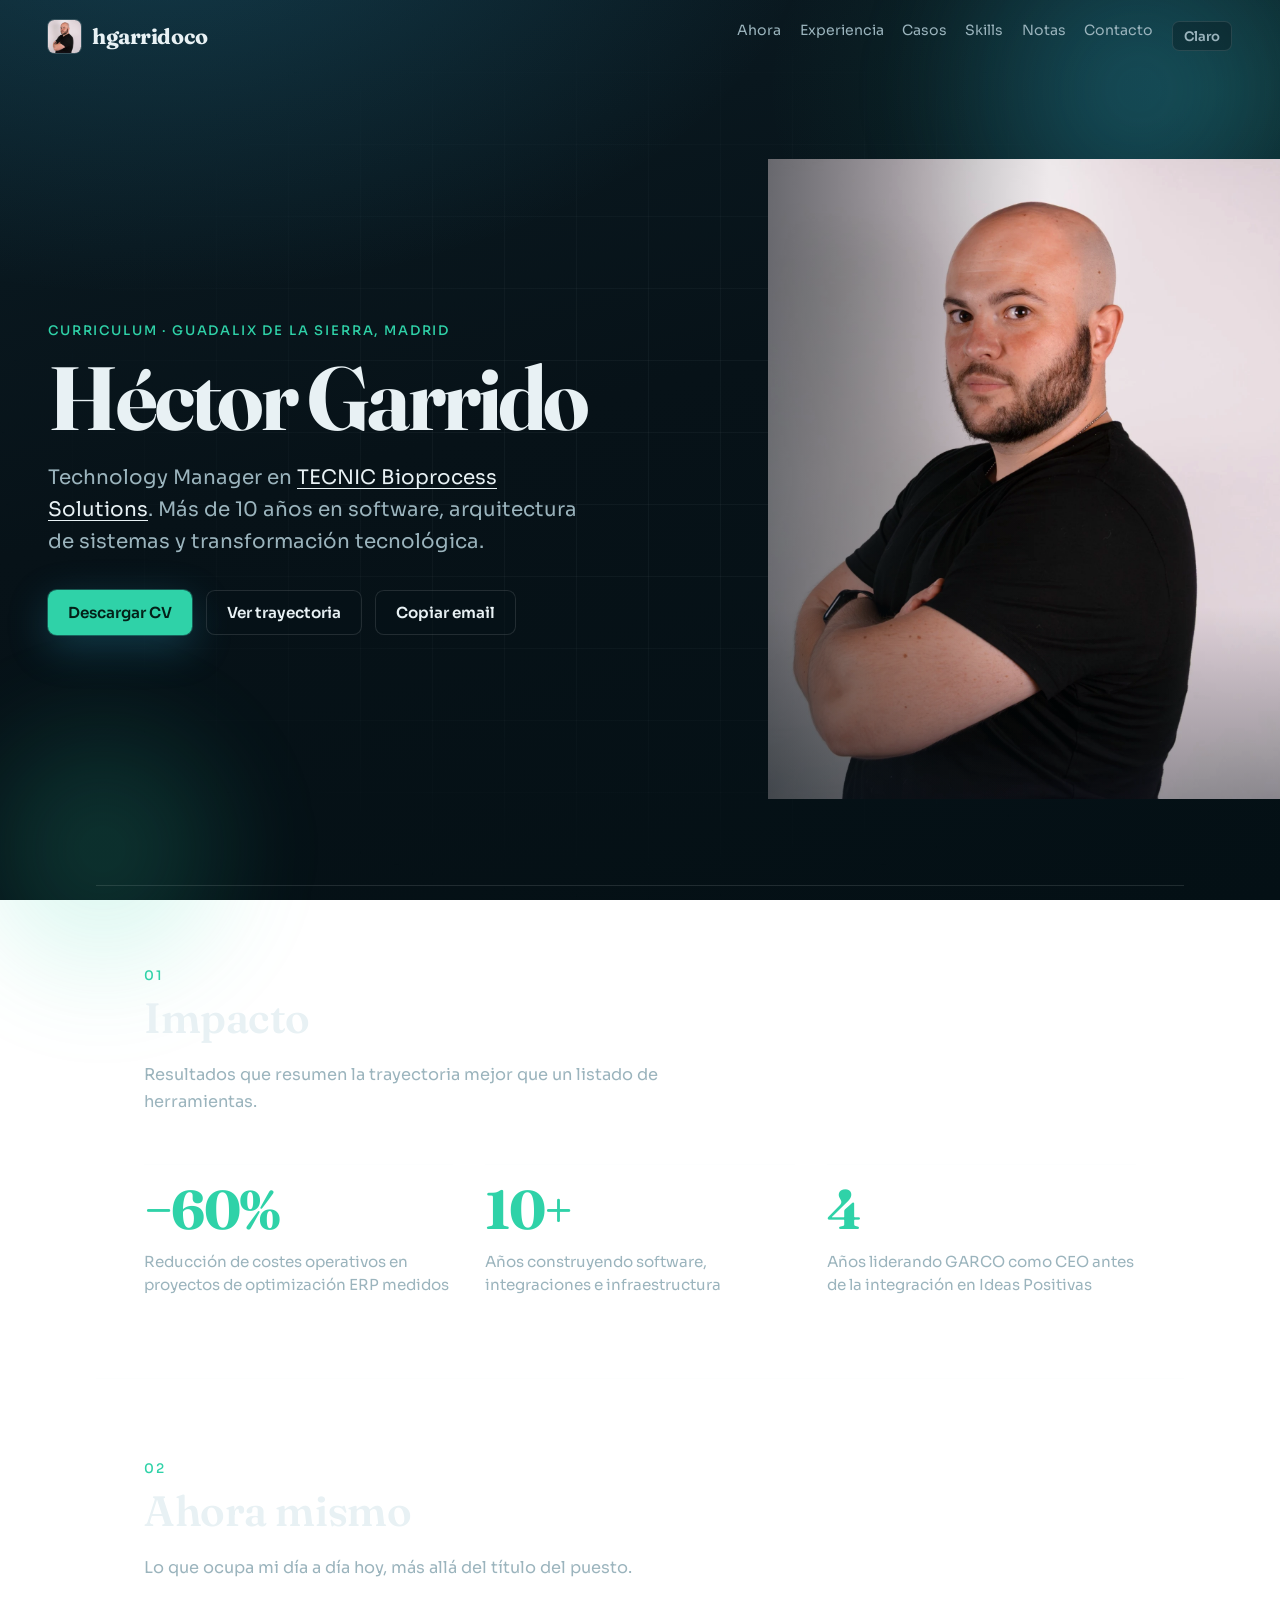
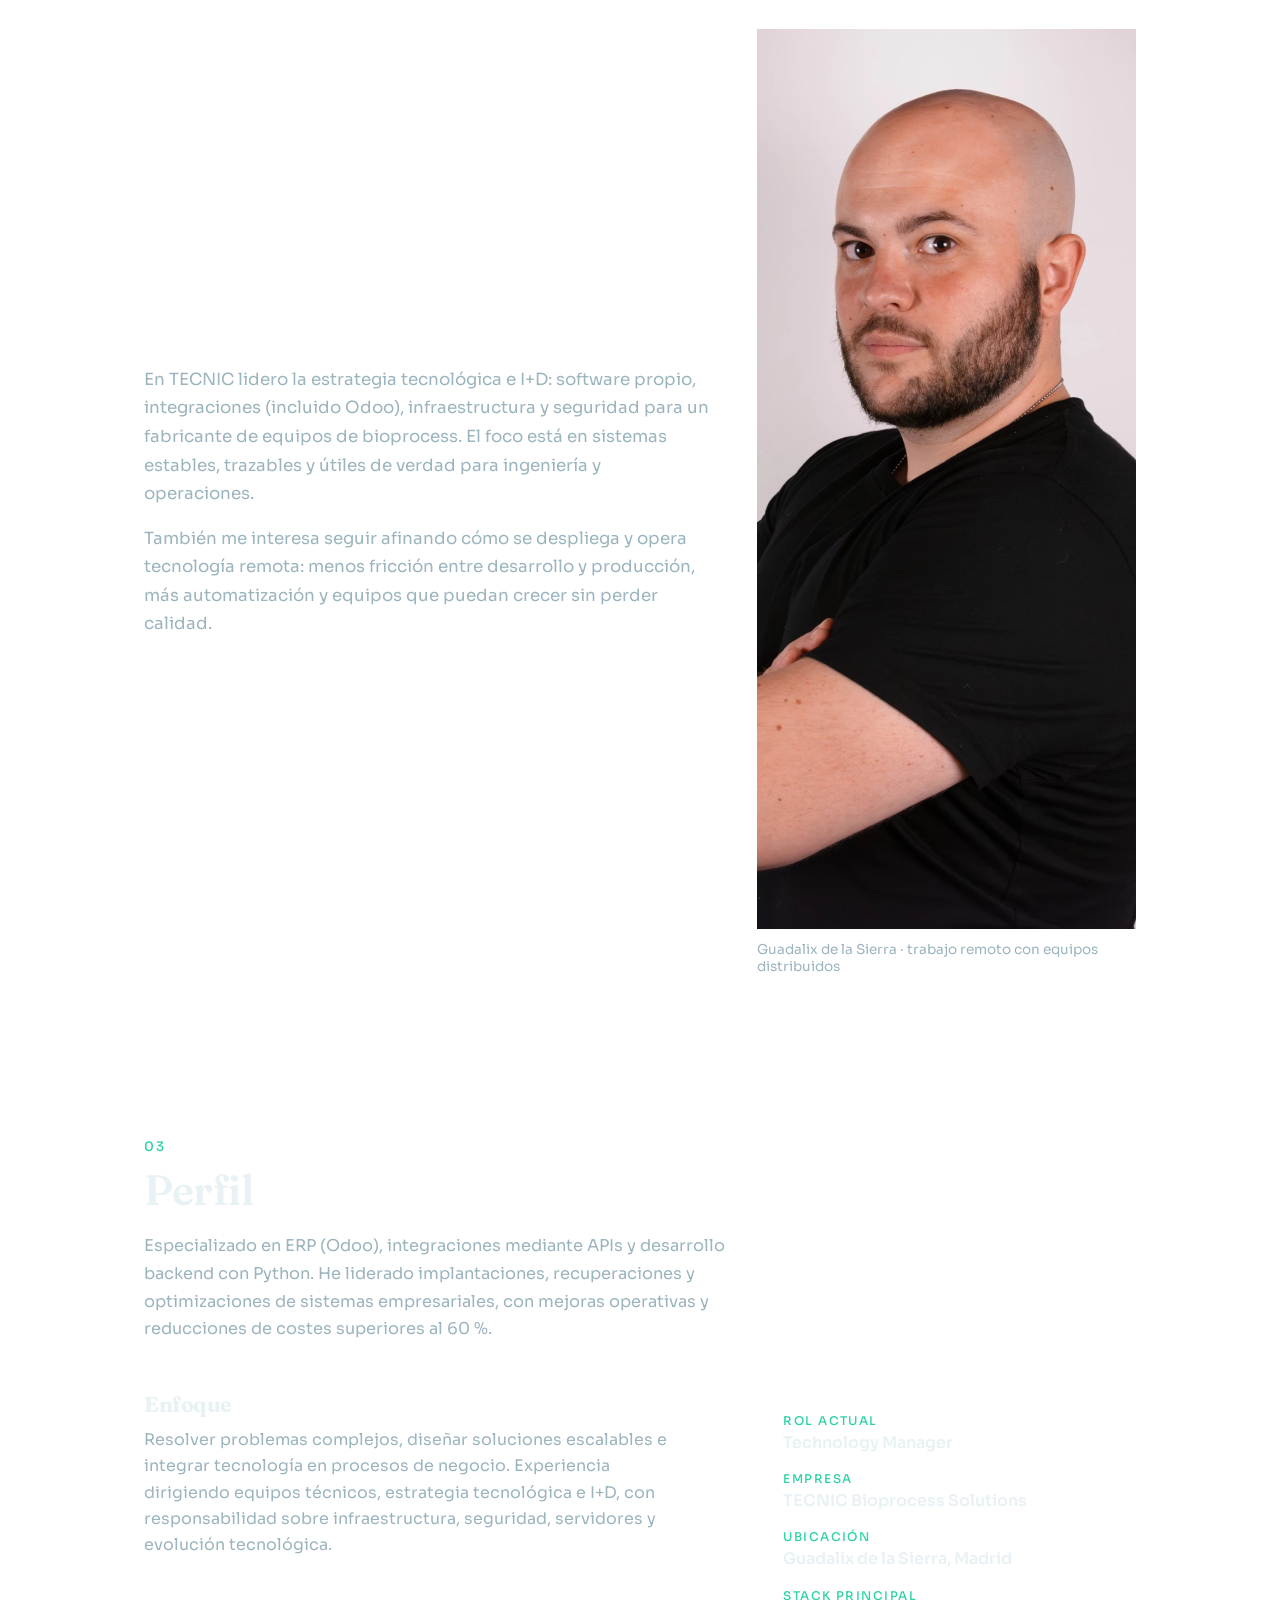
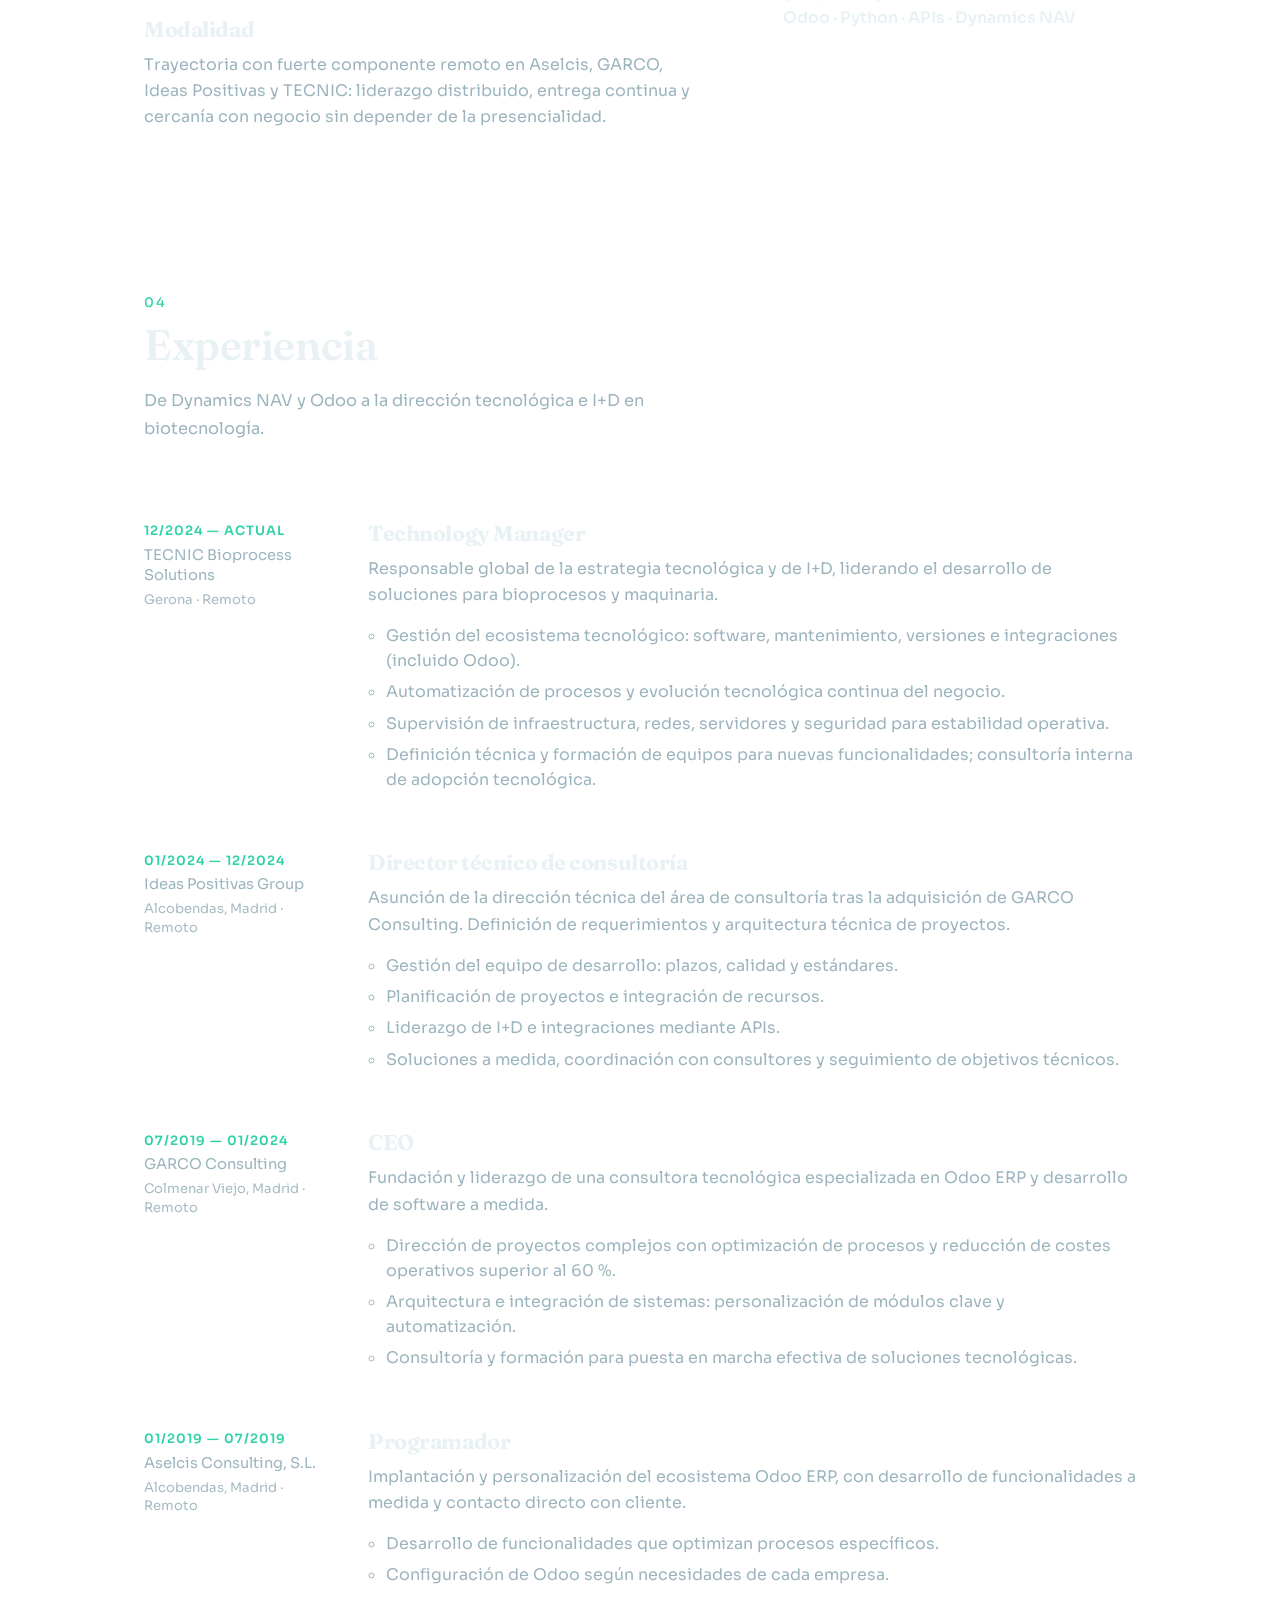
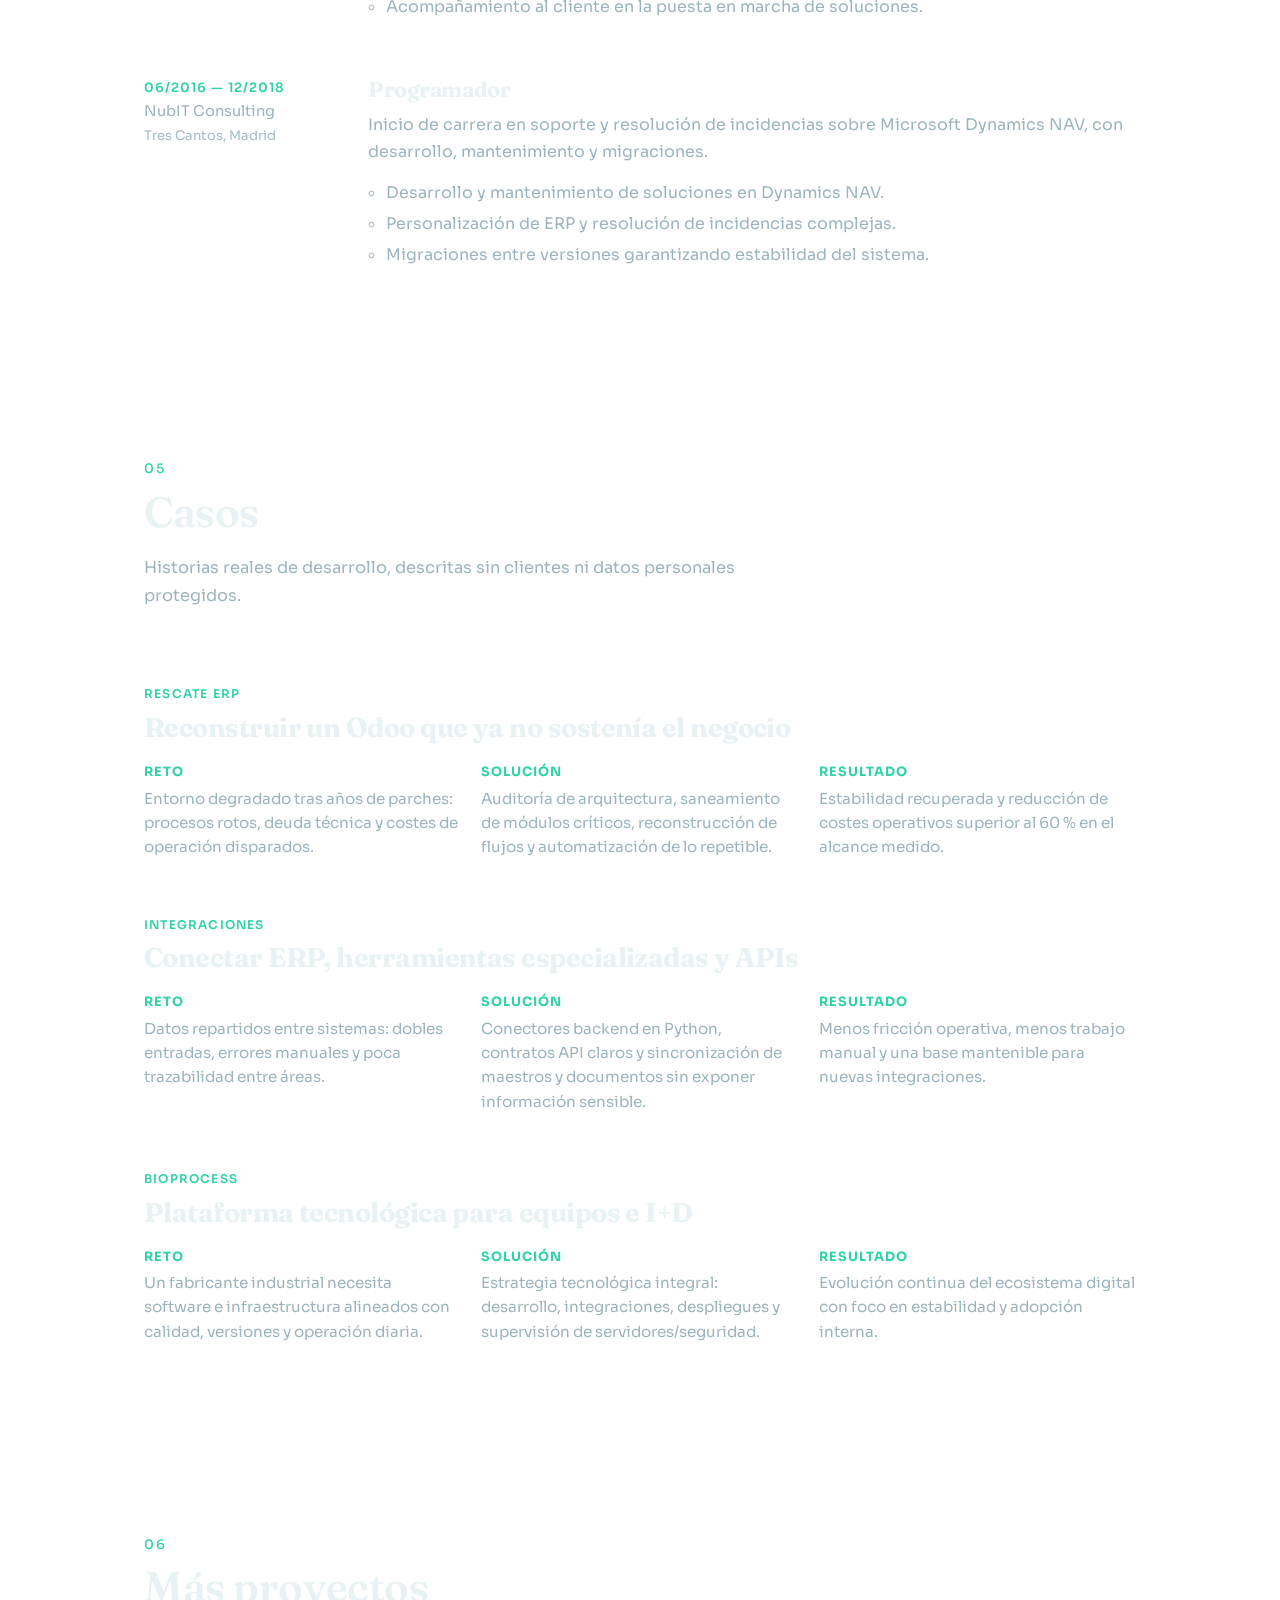
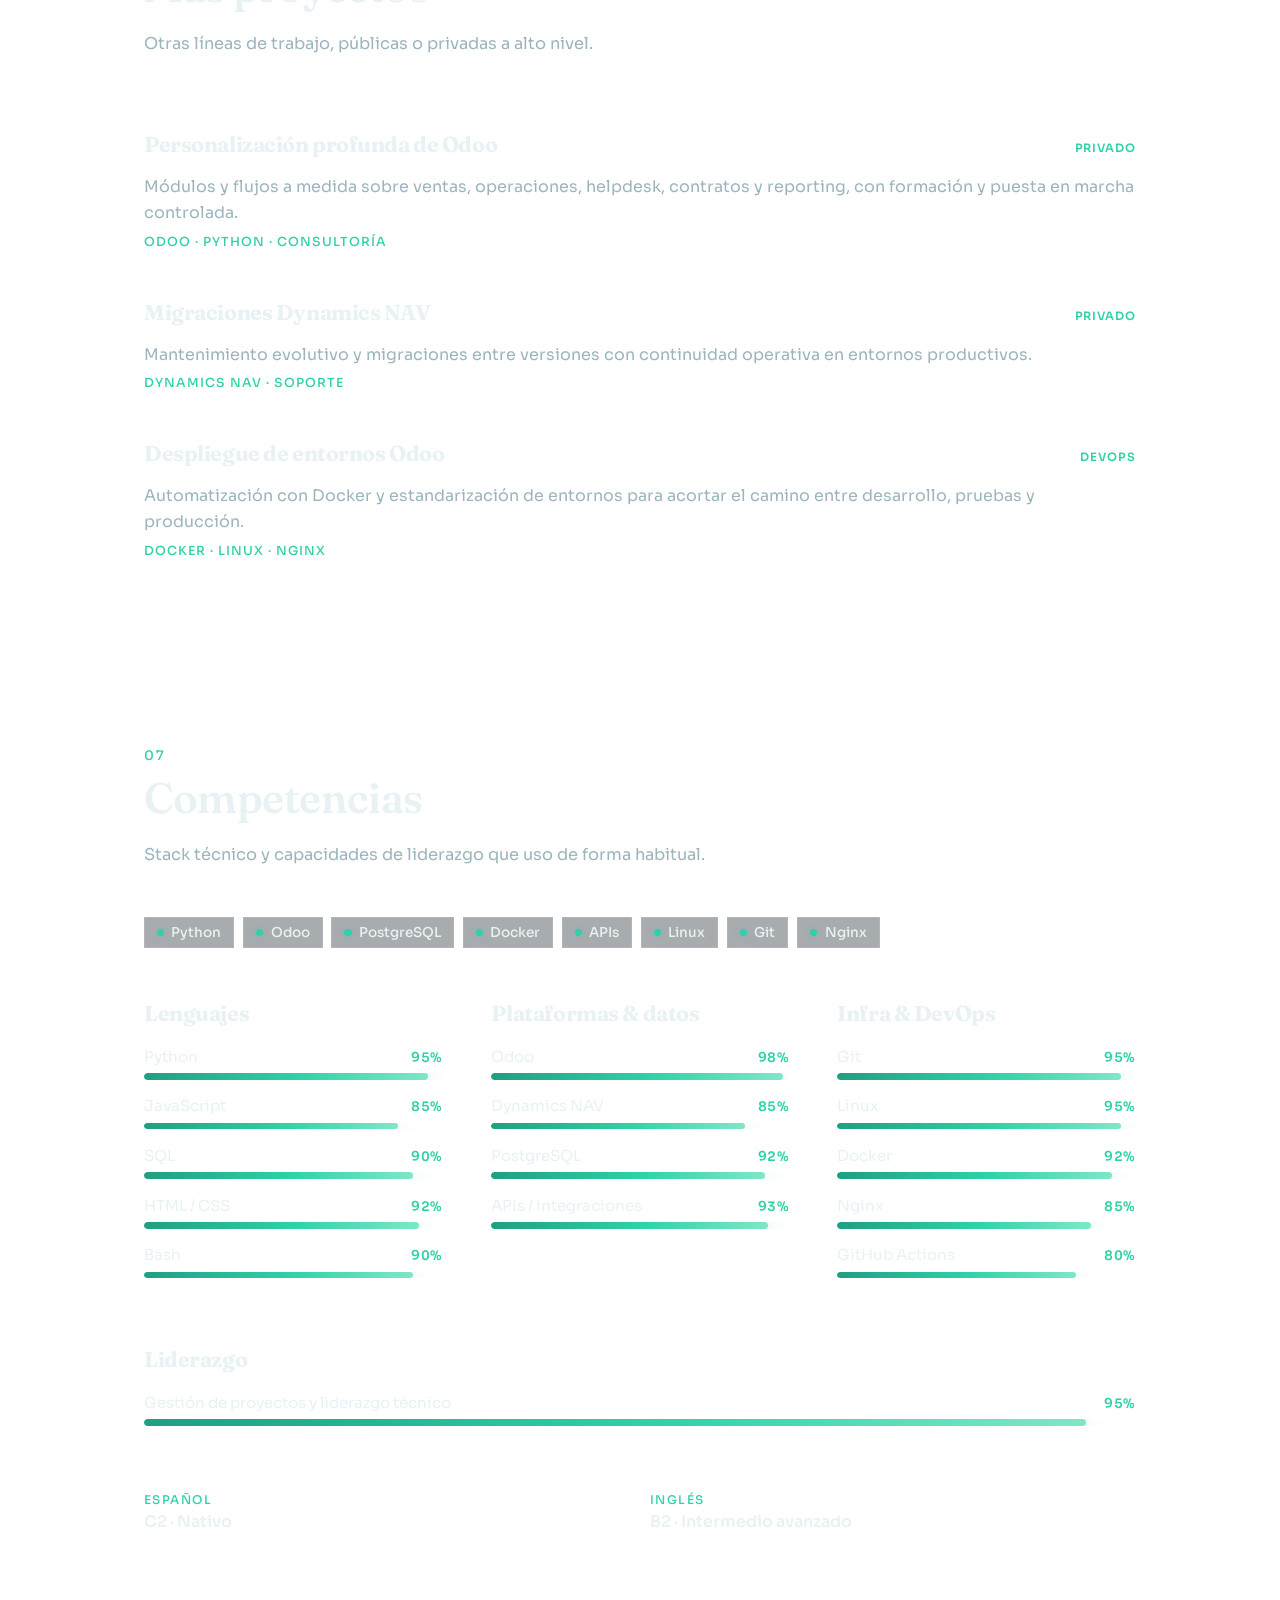
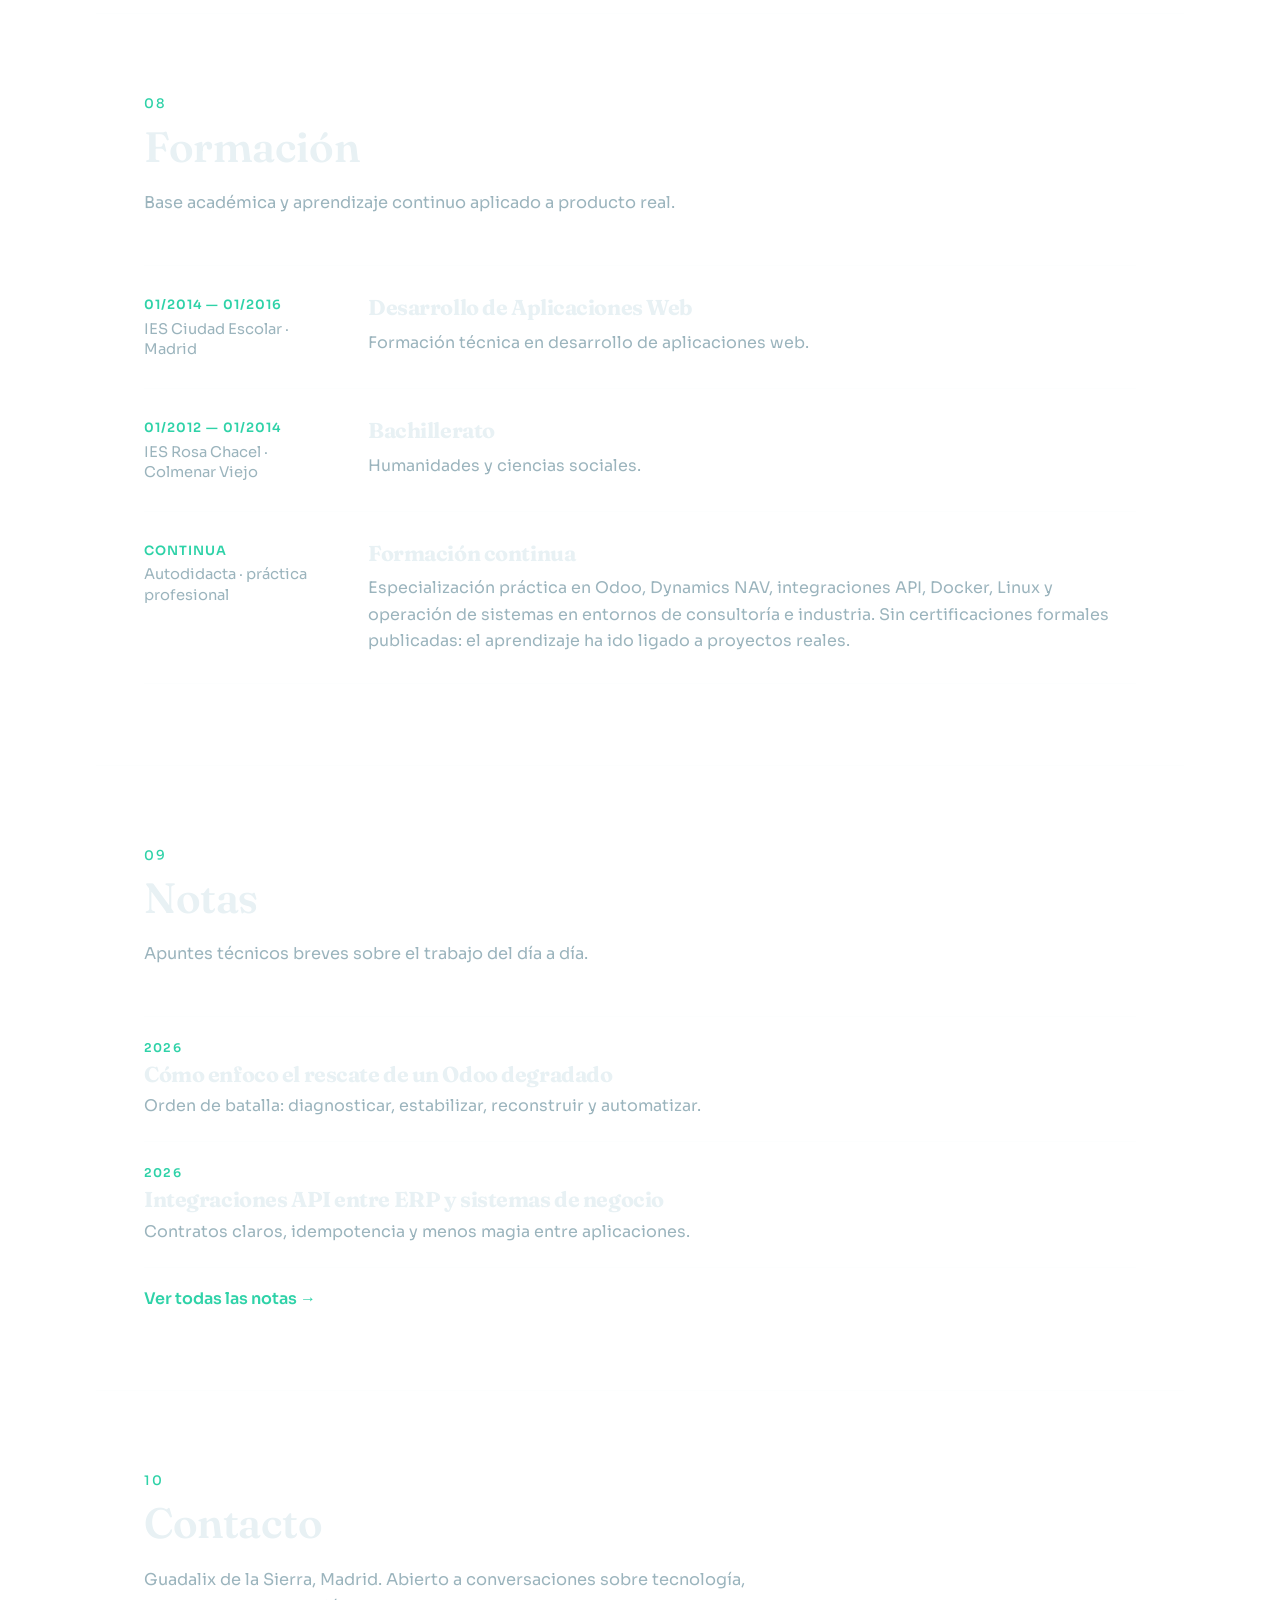
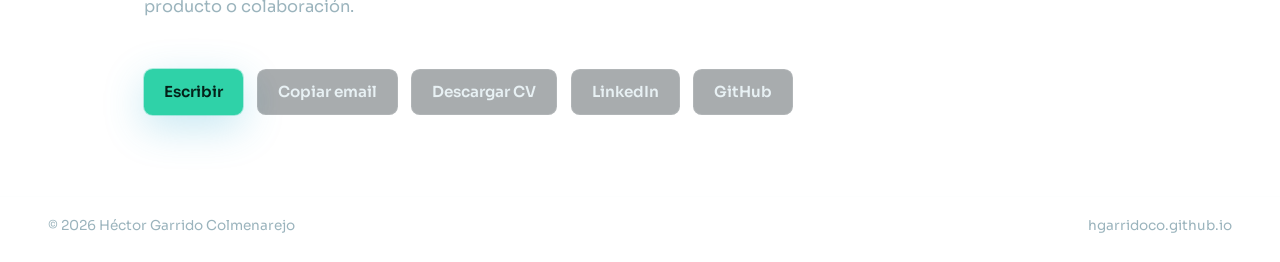
==== commit 60a35a7b: "Ampliar el sitio con PDF, casos, blog, modo claro y pulido UX. Co-authored-by: Cursor <cursoragent@c" ====
--- a/index.html
+++ b/index.html
@@ -9,10 +9,33 @@
       content="Curriculum de Héctor Garrido Colmenarejo — Technology Manager en TECNIC Bioprocess Solutions. ERP Odoo, Python e integraciones."
     />
     <meta name="theme-color" content="#0b1c24" />
+    <meta property="og:type" content="website" />
+    <meta property="og:locale" content="es_ES" />
+    <meta property="og:url" content="https://hgarridoco.github.io/" />
+    <meta property="og:title" content="Héctor Garrido Colmenarejo · Curriculum" />
+    <meta
+      property="og:description"
+      content="Technology Manager en TECNIC. Software, Odoo, APIs e infraestructura."
+    />
+    <meta property="og:image" content="https://hgarridoco.github.io/assets/og-image.jpg" />
+    <meta name="twitter:card" content="summary_large_image" />
+    <meta name="twitter:title" content="Héctor Garrido Colmenarejo · Curriculum" />
+    <meta
+      name="twitter:description"
+      content="Technology Manager en TECNIC. Software, Odoo, APIs e infraestructura."
+    />
+    <meta name="twitter:image" content="https://hgarridoco.github.io/assets/og-image.jpg" />
+    <link rel="canonical" href="https://hgarridoco.github.io/" />
     <link rel="icon" href="/favicon.ico" sizes="any" />
     <link rel="icon" type="image/png" sizes="32x32" href="assets/favicon-32.png" />
     <link rel="icon" type="image/png" sizes="16x16" href="assets/favicon-16.png" />
     <link rel="apple-touch-icon" href="/apple-touch-icon.png" />
+    <script>
+      try {
+        var t = localStorage.getItem("hg-theme");
+        if (t === "light" || t === "dark") document.documentElement.setAttribute("data-theme", t);
+      } catch (e) {}
+    </script>
     <link rel="preconnect" href="https://fonts.googleapis.com" />
     <link rel="preconnect" href="https://fonts.gstatic.com" crossorigin />
     <link
@@ -30,22 +53,19 @@
 
     <header class="site-header">
       <a class="brand" href="/">
-        <img
-          class="brand-photo"
-          src="assets/hector-sm.jpg"
-          alt=""
-          width="36"
-          height="36"
-        />
+        <img class="brand-photo" src="assets/hector-sm.jpg" alt="" width="36" height="36" />
         <span>hgarridoco</span>
       </a>
       <nav aria-label="Principal">
-        <a href="#perfil">Perfil</a>
+        <a href="#ahora">Ahora</a>
         <a href="#experiencia">Experiencia</a>
-        <a href="#proyectos">Proyectos</a>
-        <a href="#competencias">Competencias</a>
-        <a href="#formacion">Formación</a>
+        <a href="#casos">Casos</a>
+        <a href="#competencias">Skills</a>
+        <a href="blog/">Notas</a>
         <a href="#contacto">Contacto</a>
+        <button type="button" class="theme-toggle" data-theme-toggle aria-pressed="false">
+          <span data-theme-label>Claro</span>
+        </button>
       </nav>
     </header>
 
@@ -60,8 +80,15 @@
             Más de 10 años en software, arquitectura de sistemas y transformación tecnológica.
           </p>
           <div class="cta">
-            <a class="button primary" href="#experiencia">Ver trayectoria</a>
-            <a class="button ghost" href="mailto:hector.garrido.colmenarejo@gmail.com">Contactar</a>
+            <a class="button primary" href="assets/Hector-Garrido-CV.pdf" download>Descargar CV</a>
+            <a class="button ghost" href="#experiencia">Ver trayectoria</a>
+            <button
+              type="button"
+              class="button ghost"
+              data-copy-email="hector.garrido.colmenarejo@gmail.com"
+            >
+              <span data-copy-label>Copiar email</span>
+            </button>
           </div>
         </div>
         <figure class="hero-portrait">
@@ -78,9 +105,69 @@
         </figure>
       </section>
 
-      <section id="perfil" class="section">
+      <section id="logros" class="section reveal">
         <div class="section-head">
           <p class="section-kicker">01</p>
+          <h2>Impacto</h2>
+          <p class="section-lede">Resultados que resumen la trayectoria mejor que un listado de herramientas.</p>
+        </div>
+        <div class="stats">
+          <article>
+            <p class="stat-value">−60%</p>
+            <p class="stat-label">Reducción de costes operativos en proyectos de optimización ERP medidos</p>
+          </article>
+          <article>
+            <p class="stat-value">10+</p>
+            <p class="stat-label">Años construyendo software, integraciones e infraestructura</p>
+          </article>
+          <article>
+            <p class="stat-value">4</p>
+            <p class="stat-label">Años liderando GARCO como CEO antes de la integración en Ideas Positivas</p>
+          </article>
+        </div>
+      </section>
+
+      <section id="ahora" class="section reveal">
+        <div class="section-head">
+          <p class="section-kicker">02</p>
+          <h2>Ahora mismo</h2>
+          <p class="section-lede">
+            Lo que ocupa mi día a día hoy, más allá del título del puesto.
+          </p>
+        </div>
+        <div class="now-grid">
+          <div class="now-copy">
+            <p>
+              En TECNIC lidero la estrategia tecnológica e I+D: software propio, integraciones
+              (incluido Odoo), infraestructura y seguridad para un fabricante de equipos de
+              bioprocess. El foco está en sistemas estables, trazables y útiles de verdad para
+              ingeniería y operaciones.
+            </p>
+            <p>
+              También me interesa seguir afinando cómo se despliega y opera tecnología remota:
+              menos fricción entre desarrollo y producción, más automatización y equipos que
+              puedan crecer sin perder calidad.
+            </p>
+          </div>
+          <figure class="now-photo">
+            <picture>
+              <source srcset="assets/hector.webp" type="image/webp" />
+              <img
+                src="assets/hector.jpg"
+                alt="Héctor Garrido"
+                width="900"
+                height="900"
+                loading="lazy"
+              />
+            </picture>
+            <figcaption>Guadalix de la Sierra · trabajo remoto con equipos distribuidos</figcaption>
+          </figure>
+        </div>
+      </section>
+
+      <section id="perfil" class="section reveal">
+        <div class="section-head">
+          <p class="section-kicker">03</p>
           <h2>Perfil</h2>
           <p class="section-lede">
             Especializado en ERP (Odoo), integraciones mediante APIs y desarrollo backend con
@@ -93,10 +180,10 @@
             <article class="profile-block">
               <h3>Enfoque</h3>
               <p>
-                Resolver problemas complejos, diseñar soluciones escalables e integrar
-                tecnología en procesos de negocio. Experiencia dirigiendo equipos técnicos,
-                estrategia tecnológica e I+D, con responsabilidad sobre infraestructura,
-                seguridad, servidores y evolución tecnológica.
+                Resolver problemas complejos, diseñar soluciones escalables e integrar tecnología
+                en procesos de negocio. Experiencia dirigiendo equipos técnicos, estrategia
+                tecnológica e I+D, con responsabilidad sobre infraestructura, seguridad, servidores
+                y evolución tecnológica.
               </p>
             </article>
             <article class="profile-block">
@@ -129,15 +216,14 @@
         </div>
       </section>
 
-      <section id="experiencia" class="section">
-        <div class="section-head">
-          <p class="section-kicker">02</p>
+      <section id="experiencia" class="section reveal">
+        <div class="section-head">
+          <p class="section-kicker">04</p>
           <h2>Experiencia</h2>
           <p class="section-lede">
             De Dynamics NAV y Odoo a la dirección tecnológica e I+D en biotecnología.
           </p>
         </div>
-
         <ol class="timeline">
           <li class="job">
             <div class="job-meta">
@@ -168,7 +254,6 @@
               </ul>
             </div>
           </li>
-
           <li class="job">
             <div class="job-meta">
               <span class="job-period">01/2024 — 12/2024</span>
@@ -193,7 +278,6 @@
               </ul>
             </div>
           </li>
-
           <li class="job">
             <div class="job-meta">
               <span class="job-period">07/2019 — 01/2024</span>
@@ -222,7 +306,6 @@
               </ul>
             </div>
           </li>
-
           <li class="job">
             <div class="job-meta">
               <span class="job-period">01/2019 — 07/2019</span>
@@ -242,7 +325,6 @@
               </ul>
             </div>
           </li>
-
           <li class="job">
             <div class="job-meta">
               <span class="job-period">06/2016 — 12/2018</span>
@@ -265,268 +347,197 @@
         </ol>
       </section>
 
-      <section id="proyectos" class="section">
-        <div class="section-head">
-          <p class="section-kicker">03</p>
-          <h2>Proyectos</h2>
+      <section id="casos" class="section reveal">
+        <div class="section-head">
+          <p class="section-kicker">05</p>
+          <h2>Casos</h2>
           <p class="section-lede">
-            Una parte del trabajo es privada por confidencialidad y protección de datos.
-            Aquí se describe el tipo de desarrollo realizado, sin clientes ni datos sensibles.
+            Historias reales de desarrollo, descritas sin clientes ni datos personales protegidos.
           </p>
         </div>
-
+        <div class="cases">
+          <article class="case">
+            <p class="case-kicker">Rescate ERP</p>
+            <h3>Reconstruir un Odoo que ya no sostenía el negocio</h3>
+            <div class="case-steps">
+              <div>
+                <h4>Reto</h4>
+                <p>
+                  Entorno degradado tras años de parches: procesos rotos, deuda técnica y costes
+                  de operación disparados.
+                </p>
+              </div>
+              <div>
+                <h4>Solución</h4>
+                <p>
+                  Auditoría de arquitectura, saneamiento de módulos críticos, reconstrucción de
+                  flujos y automatización de lo repetible.
+                </p>
+              </div>
+              <div>
+                <h4>Resultado</h4>
+                <p>
+                  Estabilidad recuperada y reducción de costes operativos superior al 60&nbsp;% en
+                  el alcance medido.
+                </p>
+              </div>
+            </div>
+          </article>
+          <article class="case">
+            <p class="case-kicker">Integraciones</p>
+            <h3>Conectar ERP, herramientas especializadas y APIs</h3>
+            <div class="case-steps">
+              <div>
+                <h4>Reto</h4>
+                <p>
+                  Datos repartidos entre sistemas: dobles entradas, errores manuales y poca
+                  trazabilidad entre áreas.
+                </p>
+              </div>
+              <div>
+                <h4>Solución</h4>
+                <p>
+                  Conectores backend en Python, contratos API claros y sincronización de maestros
+                  y documentos sin exponer información sensible.
+                </p>
+              </div>
+              <div>
+                <h4>Resultado</h4>
+                <p>
+                  Menos fricción operativa, menos trabajo manual y una base mantenible para nuevas
+                  integraciones.
+                </p>
+              </div>
+            </div>
+          </article>
+          <article class="case">
+            <p class="case-kicker">Bioprocess</p>
+            <h3>Plataforma tecnológica para equipos e I+D</h3>
+            <div class="case-steps">
+              <div>
+                <h4>Reto</h4>
+                <p>
+                  Un fabricante industrial necesita software e infraestructura alineados con
+                  calidad, versiones y operación diaria.
+                </p>
+              </div>
+              <div>
+                <h4>Solución</h4>
+                <p>
+                  Estrategia tecnológica integral: desarrollo, integraciones, despliegues y
+                  supervisión de servidores/seguridad.
+                </p>
+              </div>
+              <div>
+                <h4>Resultado</h4>
+                <p>
+                  Evolución continua del ecosistema digital con foco en estabilidad y adopción
+                  interna.
+                </p>
+              </div>
+            </div>
+          </article>
+        </div>
+      </section>
+
+      <section id="proyectos" class="section reveal">
+        <div class="section-head">
+          <p class="section-kicker">06</p>
+          <h2>Más proyectos</h2>
+          <p class="section-lede">Otras líneas de trabajo, públicas o privadas a alto nivel.</p>
+        </div>
         <div class="projects">
           <article class="project project-static">
             <div class="project-top">
-              <h3>Plataforma tecnológica para bioprocesos</h3>
-              <span class="badge">Privado · TECNIC</span>
+              <h3>Personalización profunda de Odoo</h3>
+              <span class="badge">Privado</span>
             </div>
             <p>
-              Diseño y evolución de software e integraciones orientadas a equipos y procesos de
-              bioprocess: sincronización entre sistemas, mantenimiento de versiones y
-              automatización de flujos operativos, con foco en estabilidad y trazabilidad.
+              Módulos y flujos a medida sobre ventas, operaciones, helpdesk, contratos y
+              reporting, con formación y puesta en marcha controlada.
             </p>
-            <span class="project-meta">I+D · Integraciones · Infraestructura</span>
-          </article>
-
+            <span class="project-meta">Odoo · Python · Consultoría</span>
+          </article>
           <article class="project project-static">
             <div class="project-top">
-              <h3>Recuperación y optimización de ERPs empresariales</h3>
-              <span class="badge">Privado · Consultoría</span>
+              <h3>Migraciones Dynamics NAV</h3>
+              <span class="badge">Privado</span>
             </div>
             <p>
-              Proyectos de rescate y reestructuración de entornos Odoo degradados o incompletos:
-              saneamiento de arquitectura, reconstrucción de procesos críticos y mejora de
-              rendimiento, con reducciones de coste operativo superiores al 60&nbsp;% en casos
-              medidos.
+              Mantenimiento evolutivo y migraciones entre versiones con continuidad operativa en
+              entornos productivos.
             </p>
-            <span class="project-meta">Odoo · Arquitectura · Optimización</span>
-          </article>
-
+            <span class="project-meta">Dynamics NAV · Soporte</span>
+          </article>
           <article class="project project-static">
             <div class="project-top">
-              <h3>Integraciones API entre sistemas de negocio</h3>
-              <span class="badge">Privado · Multi-cliente</span>
+              <h3>Despliegue de entornos Odoo</h3>
+              <span class="badge">DevOps</span>
             </div>
             <p>
-              Desarrollo de conectores e integraciones vía API entre ERP, herramientas
-              especializadas y servicios externos: sincronización de maestros, automatización de
-              documentos y eliminación de dobles entradas, sin exponer datos de terceros.
+              Automatización con Docker y estandarización de entornos para acortar el camino entre
+              desarrollo, pruebas y producción.
             </p>
-            <span class="project-meta">Python · APIs · Backend</span>
-          </article>
-
-          <article class="project project-static">
-            <div class="project-top">
-              <h3>Personalización profunda de Odoo</h3>
-              <span class="badge">Privado · Producto a medida</span>
-            </div>
-            <p>
-              Módulos y flujos a medida sobre ventas, operaciones, helpdesk, contratos y
-              reporting: modelado de procesos reales de cada organización, formación a usuarios y
-              puesta en marcha controlada.
-            </p>
-            <span class="project-meta">Odoo · Python · Consultoría</span>
-          </article>
-
-          <article class="project project-static">
-            <div class="project-top">
-              <h3>Migraciones y continuidad en Dynamics NAV</h3>
-              <span class="badge">Privado · NubIT</span>
-            </div>
-            <p>
-              Mantenimiento evolutivo, personalizaciones y migraciones entre versiones de
-              Microsoft Dynamics NAV, con resolución de incidencias críticas para asegurar
-              continuidad operativa en entornos productivos.
-            </p>
-            <span class="project-meta">Dynamics NAV · Soporte · Migración</span>
-          </article>
-
-          <article class="project project-static">
-            <div class="project-top">
-              <h3>Despliegue y operación de entornos Odoo</h3>
-              <span class="badge">Público / interno</span>
-            </div>
-            <p>
-              Automatización de despliegues y estandarización de entornos (incl. Docker) para
-              acelerar entregas de consultoría y reducir fricción entre desarrollo, pruebas y
-              producción.
-            </p>
-            <span class="project-meta">Docker · DevOps · Odoo</span>
-          </article>
-        </div>
-      </section>
-
-      <section id="competencias" class="section">
-        <div class="section-head">
-          <p class="section-kicker">04</p>
+            <span class="project-meta">Docker · Linux · Nginx</span>
+          </article>
+        </div>
+      </section>
+
+      <section id="competencias" class="section reveal">
+        <div class="section-head">
+          <p class="section-kicker">07</p>
           <h2>Competencias</h2>
           <p class="section-lede">
             Stack técnico y capacidades de liderazgo que uso de forma habitual.
           </p>
         </div>
-
+        <div class="stack-row" aria-label="Stack visual">
+          <span class="stack-chip"><span class="stack-dot" aria-hidden="true"></span>Python</span>
+          <span class="stack-chip"><span class="stack-dot" aria-hidden="true"></span>Odoo</span>
+          <span class="stack-chip"><span class="stack-dot" aria-hidden="true"></span>PostgreSQL</span>
+          <span class="stack-chip"><span class="stack-dot" aria-hidden="true"></span>Docker</span>
+          <span class="stack-chip"><span class="stack-dot" aria-hidden="true"></span>APIs</span>
+          <span class="stack-chip"><span class="stack-dot" aria-hidden="true"></span>Linux</span>
+          <span class="stack-chip"><span class="stack-dot" aria-hidden="true"></span>Git</span>
+          <span class="stack-chip"><span class="stack-dot" aria-hidden="true"></span>Nginx</span>
+        </div>
         <div class="skill-groups" data-skill-meters>
           <div class="skill-group">
             <h3>Lenguajes</h3>
             <ul class="meters" role="list">
-              <li class="meter">
-                <div class="meter-top">
-                  <span>Python</span>
-                  <span class="meter-value">95%</span>
-                </div>
-                <div class="meter-track" aria-hidden="true">
-                  <div class="meter-fill" style="--level: 95%"></div>
-                </div>
-              </li>
-              <li class="meter">
-                <div class="meter-top">
-                  <span>JavaScript</span>
-                  <span class="meter-value">85%</span>
-                </div>
-                <div class="meter-track" aria-hidden="true">
-                  <div class="meter-fill" style="--level: 85%"></div>
-                </div>
-              </li>
-              <li class="meter">
-                <div class="meter-top">
-                  <span>SQL</span>
-                  <span class="meter-value">90%</span>
-                </div>
-                <div class="meter-track" aria-hidden="true">
-                  <div class="meter-fill" style="--level: 90%"></div>
-                </div>
-              </li>
-              <li class="meter">
-                <div class="meter-top">
-                  <span>HTML / CSS</span>
-                  <span class="meter-value">92%</span>
-                </div>
-                <div class="meter-track" aria-hidden="true">
-                  <div class="meter-fill" style="--level: 92%"></div>
-                </div>
-              </li>
-              <li class="meter">
-                <div class="meter-top">
-                  <span>Bash</span>
-                  <span class="meter-value">90%</span>
-                </div>
-                <div class="meter-track" aria-hidden="true">
-                  <div class="meter-fill" style="--level: 90%"></div>
-                </div>
-              </li>
+              <li class="meter"><div class="meter-top"><span>Python</span><span class="meter-value">95%</span></div><div class="meter-track" aria-hidden="true"><div class="meter-fill" style="--level: 95%"></div></div></li>
+              <li class="meter"><div class="meter-top"><span>JavaScript</span><span class="meter-value">85%</span></div><div class="meter-track" aria-hidden="true"><div class="meter-fill" style="--level: 85%"></div></div></li>
+              <li class="meter"><div class="meter-top"><span>SQL</span><span class="meter-value">90%</span></div><div class="meter-track" aria-hidden="true"><div class="meter-fill" style="--level: 90%"></div></div></li>
+              <li class="meter"><div class="meter-top"><span>HTML / CSS</span><span class="meter-value">92%</span></div><div class="meter-track" aria-hidden="true"><div class="meter-fill" style="--level: 92%"></div></div></li>
+              <li class="meter"><div class="meter-top"><span>Bash</span><span class="meter-value">90%</span></div><div class="meter-track" aria-hidden="true"><div class="meter-fill" style="--level: 90%"></div></div></li>
             </ul>
           </div>
-
           <div class="skill-group">
             <h3>Plataformas &amp; datos</h3>
             <ul class="meters" role="list">
-              <li class="meter">
-                <div class="meter-top">
-                  <span>Odoo</span>
-                  <span class="meter-value">98%</span>
-                </div>
-                <div class="meter-track" aria-hidden="true">
-                  <div class="meter-fill" style="--level: 98%"></div>
-                </div>
-              </li>
-              <li class="meter">
-                <div class="meter-top">
-                  <span>Dynamics NAV</span>
-                  <span class="meter-value">85%</span>
-                </div>
-                <div class="meter-track" aria-hidden="true">
-                  <div class="meter-fill" style="--level: 85%"></div>
-                </div>
-              </li>
-              <li class="meter">
-                <div class="meter-top">
-                  <span>PostgreSQL</span>
-                  <span class="meter-value">92%</span>
-                </div>
-                <div class="meter-track" aria-hidden="true">
-                  <div class="meter-fill" style="--level: 92%"></div>
-                </div>
-              </li>
-              <li class="meter">
-                <div class="meter-top">
-                  <span>APIs / integraciones</span>
-                  <span class="meter-value">93%</span>
-                </div>
-                <div class="meter-track" aria-hidden="true">
-                  <div class="meter-fill" style="--level: 93%"></div>
-                </div>
-              </li>
+              <li class="meter"><div class="meter-top"><span>Odoo</span><span class="meter-value">98%</span></div><div class="meter-track" aria-hidden="true"><div class="meter-fill" style="--level: 98%"></div></div></li>
+              <li class="meter"><div class="meter-top"><span>Dynamics NAV</span><span class="meter-value">85%</span></div><div class="meter-track" aria-hidden="true"><div class="meter-fill" style="--level: 85%"></div></div></li>
+              <li class="meter"><div class="meter-top"><span>PostgreSQL</span><span class="meter-value">92%</span></div><div class="meter-track" aria-hidden="true"><div class="meter-fill" style="--level: 92%"></div></div></li>
+              <li class="meter"><div class="meter-top"><span>APIs / integraciones</span><span class="meter-value">93%</span></div><div class="meter-track" aria-hidden="true"><div class="meter-fill" style="--level: 93%"></div></div></li>
             </ul>
           </div>
-
           <div class="skill-group">
             <h3>Infra &amp; DevOps</h3>
             <ul class="meters" role="list">
-              <li class="meter">
-                <div class="meter-top">
-                  <span>Git</span>
-                  <span class="meter-value">95%</span>
-                </div>
-                <div class="meter-track" aria-hidden="true">
-                  <div class="meter-fill" style="--level: 95%"></div>
-                </div>
-              </li>
-              <li class="meter">
-                <div class="meter-top">
-                  <span>Linux</span>
-                  <span class="meter-value">95%</span>
-                </div>
-                <div class="meter-track" aria-hidden="true">
-                  <div class="meter-fill" style="--level: 95%"></div>
-                </div>
-              </li>
-              <li class="meter">
-                <div class="meter-top">
-                  <span>Docker</span>
-                  <span class="meter-value">92%</span>
-                </div>
-                <div class="meter-track" aria-hidden="true">
-                  <div class="meter-fill" style="--level: 92%"></div>
-                </div>
-              </li>
-              <li class="meter">
-                <div class="meter-top">
-                  <span>Nginx</span>
-                  <span class="meter-value">85%</span>
-                </div>
-                <div class="meter-track" aria-hidden="true">
-                  <div class="meter-fill" style="--level: 85%"></div>
-                </div>
-              </li>
-              <li class="meter">
-                <div class="meter-top">
-                  <span>GitHub Actions</span>
-                  <span class="meter-value">80%</span>
-                </div>
-                <div class="meter-track" aria-hidden="true">
-                  <div class="meter-fill" style="--level: 80%"></div>
-                </div>
-              </li>
+              <li class="meter"><div class="meter-top"><span>Git</span><span class="meter-value">95%</span></div><div class="meter-track" aria-hidden="true"><div class="meter-fill" style="--level: 95%"></div></div></li>
+              <li class="meter"><div class="meter-top"><span>Linux</span><span class="meter-value">95%</span></div><div class="meter-track" aria-hidden="true"><div class="meter-fill" style="--level: 95%"></div></div></li>
+              <li class="meter"><div class="meter-top"><span>Docker</span><span class="meter-value">92%</span></div><div class="meter-track" aria-hidden="true"><div class="meter-fill" style="--level: 92%"></div></div></li>
+              <li class="meter"><div class="meter-top"><span>Nginx</span><span class="meter-value">85%</span></div><div class="meter-track" aria-hidden="true"><div class="meter-fill" style="--level: 85%"></div></div></li>
+              <li class="meter"><div class="meter-top"><span>GitHub Actions</span><span class="meter-value">80%</span></div><div class="meter-track" aria-hidden="true"><div class="meter-fill" style="--level: 80%"></div></div></li>
             </ul>
           </div>
-
           <div class="skill-group skill-group-wide">
             <h3>Liderazgo</h3>
             <ul class="meters" role="list">
-              <li class="meter">
-                <div class="meter-top">
-                  <span>Gestión de proyectos y liderazgo técnico</span>
-                  <span class="meter-value">95%</span>
-                </div>
-                <div class="meter-track" aria-hidden="true">
-                  <div class="meter-fill" style="--level: 95%"></div>
-                </div>
-              </li>
+              <li class="meter"><div class="meter-top"><span>Gestión de proyectos y liderazgo técnico</span><span class="meter-value">95%</span></div><div class="meter-track" aria-hidden="true"><div class="meter-fill" style="--level: 95%"></div></div></li>
             </ul>
           </div>
         </div>
-
         <div class="lang-row" aria-label="Idiomas">
           <div>
             <span class="fact-label">Español</span>
@@ -539,10 +550,11 @@
         </div>
       </section>
 
-      <section id="formacion" class="section">
-        <div class="section-head">
-          <p class="section-kicker">05</p>
+      <section id="formacion" class="section reveal">
+        <div class="section-head">
+          <p class="section-kicker">08</p>
           <h2>Formación</h2>
+          <p class="section-lede">Base académica y aprendizaje continuo aplicado a producto real.</p>
         </div>
         <ol class="timeline education">
           <li class="job">
@@ -565,12 +577,47 @@
               <p>Humanidades y ciencias sociales.</p>
             </div>
           </li>
+          <li class="job">
+            <div class="job-meta">
+              <span class="job-period">Continua</span>
+              <span class="job-place">Autodidacta · práctica profesional</span>
+            </div>
+            <div class="job-body">
+              <h3>Formación continua</h3>
+              <p>
+                Especialización práctica en Odoo, Dynamics NAV, integraciones API, Docker, Linux y
+                operación de sistemas en entornos de consultoría e industria. Sin certificaciones
+                formales publicadas: el aprendizaje ha ido ligado a proyectos reales.
+              </p>
+            </div>
+          </li>
         </ol>
       </section>
 
-      <section id="contacto" class="section section-contact">
-        <div class="section-head">
-          <p class="section-kicker">06</p>
+      <section id="notas" class="section reveal">
+        <div class="section-head">
+          <p class="section-kicker">09</p>
+          <h2>Notas</h2>
+          <p class="section-lede">Apuntes técnicos breves sobre el trabajo del día a día.</p>
+        </div>
+        <div class="notes-list">
+          <a class="note-card" href="blog/rescatar-odoo-degradado.html">
+            <span class="note-date">2026</span>
+            <h3>Cómo enfoco el rescate de un Odoo degradado</h3>
+            <p>Orden de batalla: diagnosticar, estabilizar, reconstruir y automatizar.</p>
+          </a>
+          <a class="note-card" href="blog/integraciones-api-erp.html">
+            <span class="note-date">2026</span>
+            <h3>Integraciones API entre ERP y sistemas de negocio</h3>
+            <p>Contratos claros, idempotencia y menos magia entre aplicaciones.</p>
+          </a>
+        </div>
+        <p class="notes-more"><a href="blog/">Ver todas las notas →</a></p>
+      </section>
+
+      <section id="contacto" class="section section-contact reveal">
+        <div class="section-head">
+          <p class="section-kicker">10</p>
           <h2>Contacto</h2>
           <p class="section-lede">
             Guadalix de la Sierra, Madrid. Abierto a conversaciones sobre tecnología, producto o
@@ -578,17 +625,22 @@
           </p>
         </div>
         <div class="contact-row">
-          <a class="button primary" href="mailto:hector.garrido.colmenarejo@gmail.com">Email</a>
+          <a class="button primary" href="mailto:hector.garrido.colmenarejo@gmail.com">Escribir</a>
+          <button
+            type="button"
+            class="button ghost"
+            data-copy-email="hector.garrido.colmenarejo@gmail.com"
+          >
+            <span data-copy-label>Copiar email</span>
+          </button>
+          <a class="button ghost" href="assets/Hector-Garrido-CV.pdf" download>Descargar CV</a>
           <a
             class="button ghost"
             href="https://www.linkedin.com/in/hector-garrido-colmenarejo"
             rel="noopener noreferrer"
             >LinkedIn</a
           >
-          <a
-            class="button ghost"
-            href="https://github.com/hgarridoco"
-            rel="noopener noreferrer"
+          <a class="button ghost" href="https://github.com/hgarridoco" rel="noopener noreferrer"
             >GitHub</a
           >
         </div>
@@ -600,29 +652,6 @@
       <a href="https://hgarridoco.github.io">hgarridoco.github.io</a>
     </footer>
 
-    <script>
-      document.getElementById("year").textContent = String(new Date().getFullYear());
-
-      const metersRoot = document.querySelector("[data-skill-meters]");
-      if (metersRoot) {
-        const reveal = () => metersRoot.classList.add("is-animated");
-        if ("IntersectionObserver" in window) {
-          const observer = new IntersectionObserver(
-            (entries) => {
-              entries.forEach((entry) => {
-                if (entry.isIntersecting) {
-                  reveal();
-                  observer.disconnect();
-                }
-              });
-            },
-            { threshold: 0.25 }
-          );
-          observer.observe(metersRoot);
-        } else {
-          reveal();
-        }
-      }
-    </script>
+    <script src="site.js" defer></script>
   </body>
 </html>
--- a/styles.css
+++ b/styles.css
@@ -1,4 +1,5 @@
-:root {
+:root,
+html[data-theme="dark"] {
   --ink: #e8f1f4;
   --ink-muted: #9bb4bd;
   --bg: #071218;
@@ -7,12 +8,37 @@
   --accent-soft: rgba(47, 210, 168, 0.18);
   --line: rgba(232, 241, 244, 0.12);
   --glow: rgba(47, 168, 210, 0.28);
+  --surface: rgba(7, 18, 24, 0.35);
+  --hero-fade: rgba(7, 18, 24, 0.55);
+  --hero-fade-end: rgba(4, 16, 21, 0.35);
+  --page-bg:
+    radial-gradient(1200px 700px at 12% -10%, rgba(47, 168, 210, 0.22), transparent 55%),
+    radial-gradient(900px 600px at 95% 10%, rgba(47, 210, 168, 0.14), transparent 50%),
+    linear-gradient(165deg, #0b1c24 0%, var(--bg) 45%, var(--bg-deep) 100%);
   --font-display: "Fraunces", Georgia, serif;
   --font-body: "Sora", "Segoe UI", sans-serif;
   --pad-x: clamp(1.25rem, 4vw, 3rem);
   --content: 68rem;
 }
 
+html[data-theme="light"] {
+  --ink: #142429;
+  --ink-muted: #4f6670;
+  --bg: #eef3f4;
+  --bg-deep: #e2eaec;
+  --accent: #0c8a6d;
+  --accent-soft: rgba(12, 138, 109, 0.12);
+  --line: rgba(20, 36, 41, 0.12);
+  --glow: rgba(12, 138, 109, 0.18);
+  --surface: rgba(255, 255, 255, 0.55);
+  --hero-fade: rgba(238, 243, 244, 0.72);
+  --hero-fade-end: rgba(226, 234, 236, 0.45);
+  --page-bg:
+    radial-gradient(1000px 600px at 10% -5%, rgba(12, 138, 109, 0.12), transparent 50%),
+    radial-gradient(900px 500px at 95% 0%, rgba(47, 120, 160, 0.1), transparent 48%),
+    linear-gradient(165deg, #f7fafb 0%, var(--bg) 48%, var(--bg-deep) 100%);
+}
+
 *,
 *::before,
 *::after {
@@ -32,12 +58,10 @@
 body {
   color: var(--ink);
   font-family: var(--font-body);
-  background:
-    radial-gradient(1200px 700px at 12% -10%, rgba(47, 168, 210, 0.22), transparent 55%),
-    radial-gradient(900px 600px at 95% 10%, rgba(47, 210, 168, 0.14), transparent 50%),
-    linear-gradient(165deg, #0b1c24 0%, var(--bg) 45%, var(--bg-deep) 100%);
+  background: var(--page-bg);
   background-attachment: fixed;
   overflow-x: hidden;
+  transition: color 0.25s ease, background 0.25s ease;
 }
 
 a {
@@ -187,8 +211,8 @@
   position: absolute;
   inset: 0;
   background:
-    linear-gradient(90deg, rgba(7, 18, 24, 0.55) 0%, rgba(7, 18, 24, 0.08) 32%, transparent 55%),
-    linear-gradient(180deg, transparent 70%, rgba(4, 16, 21, 0.35) 100%);
+    linear-gradient(90deg, var(--hero-fade) 0%, transparent 55%),
+    linear-gradient(180deg, transparent 70%, var(--hero-fade-end) 100%);
   pointer-events: none;
 }
 
@@ -250,13 +274,17 @@
   min-height: 2.85rem;
   padding: 0.7rem 1.25rem;
   border-radius: 0.55rem;
+  border: none;
+  font: inherit;
   font-size: 0.95rem;
   font-weight: 600;
   text-decoration: none;
+  cursor: pointer;
   transition:
     transform 0.2s ease,
     background 0.2s ease,
-    border-color 0.2s ease;
+    border-color 0.2s ease,
+    color 0.2s ease;
 }
 
 .button:hover,
@@ -272,15 +300,42 @@
 
 .button.ghost {
   border: 1px solid var(--line);
-  background: rgba(7, 18, 24, 0.35);
+  background: var(--surface);
   color: var(--ink);
   backdrop-filter: blur(8px);
 }
 
 .button.ghost:hover,
-.button.ghost:focus-visible {
+.button.ghost:focus-visible,
+.button.is-copied {
   border-color: rgba(232, 241, 244, 0.35);
   background: var(--accent-soft);
+}
+
+html[data-theme="light"] .button.ghost:hover,
+html[data-theme="light"] .button.ghost:focus-visible,
+html[data-theme="light"] .button.is-copied {
+  border-color: rgba(20, 36, 41, 0.28);
+}
+
+.theme-toggle {
+  appearance: none;
+  border: 1px solid var(--line);
+  background: var(--surface);
+  color: var(--ink-muted);
+  border-radius: 0.45rem;
+  padding: 0.35rem 0.7rem;
+  font: inherit;
+  font-size: 0.82rem;
+  font-weight: 600;
+  cursor: pointer;
+  transition: color 0.2s ease, border-color 0.2s ease, background 0.2s ease;
+}
+
+.theme-toggle:hover,
+.theme-toggle:focus-visible {
+  color: var(--ink);
+  border-color: rgba(232, 241, 244, 0.35);
 }
 
 .section {
@@ -619,6 +674,244 @@
   border-bottom: 1px solid var(--line);
 }
 
+.stats {
+  display: grid;
+  grid-template-columns: repeat(3, minmax(0, 1fr));
+  gap: clamp(1.25rem, 3vw, 2rem);
+}
+
+.stats article {
+  padding-top: 1.15rem;
+  border-top: 1px solid var(--line);
+}
+
+.stat-value {
+  margin: 0;
+  font-family: var(--font-display);
+  font-size: clamp(2.4rem, 5vw, 3.4rem);
+  font-weight: 700;
+  letter-spacing: -0.03em;
+  line-height: 1;
+  color: var(--accent);
+}
+
+.stat-label {
+  margin: 0.75rem 0 0;
+  color: var(--ink-muted);
+  line-height: 1.55;
+  font-size: 0.95rem;
+}
+
+.now-grid {
+  display: grid;
+  grid-template-columns: 1.2fr 0.8fr;
+  gap: clamp(1.5rem, 4vw, 2.75rem);
+  align-items: center;
+}
+
+.now-copy p {
+  margin: 0;
+  color: var(--ink-muted);
+  line-height: 1.7;
+  font-size: 1.05rem;
+}
+
+.now-copy p + p {
+  margin-top: 1rem;
+}
+
+.now-photo {
+  margin: 0;
+}
+
+.now-photo img {
+  width: 100%;
+  aspect-ratio: 4 / 5;
+  object-fit: cover;
+  object-position: center 12%;
+  display: block;
+}
+
+.now-photo figcaption {
+  margin-top: 0.75rem;
+  color: var(--ink-muted);
+  font-size: 0.85rem;
+}
+
+.cases {
+  display: grid;
+  gap: 0;
+}
+
+.case {
+  padding: 1.75rem 0;
+  border-top: 1px solid var(--line);
+}
+
+.case:last-child {
+  border-bottom: 1px solid var(--line);
+}
+
+.case-kicker {
+  margin: 0 0 0.55rem;
+  color: var(--accent);
+  font-size: 0.75rem;
+  font-weight: 600;
+  letter-spacing: 0.1em;
+  text-transform: uppercase;
+}
+
+.case h3 {
+  margin: 0 0 1.25rem;
+  font-family: var(--font-display);
+  font-size: clamp(1.35rem, 2.5vw, 1.7rem);
+  letter-spacing: -0.02em;
+}
+
+.case-steps {
+  display: grid;
+  grid-template-columns: repeat(3, minmax(0, 1fr));
+  gap: 1.25rem;
+}
+
+.case-steps h4 {
+  margin: 0 0 0.4rem;
+  font-size: 0.8rem;
+  letter-spacing: 0.08em;
+  text-transform: uppercase;
+  color: var(--accent);
+}
+
+.case-steps p {
+  margin: 0;
+  color: var(--ink-muted);
+  line-height: 1.6;
+  font-size: 0.95rem;
+}
+
+.stack-row {
+  display: flex;
+  flex-wrap: wrap;
+  gap: 0.55rem;
+  margin: 0 0 2rem;
+}
+
+.stack-chip {
+  display: inline-flex;
+  align-items: center;
+  gap: 0.45rem;
+  padding: 0.4rem 0.75rem;
+  border: 1px solid var(--line);
+  background: var(--surface);
+  font-size: 0.85rem;
+  font-weight: 500;
+}
+
+.stack-dot {
+  width: 0.45rem;
+  height: 0.45rem;
+  border-radius: 50%;
+  background: var(--accent);
+  box-shadow: 0 0 10px var(--glow);
+}
+
+.notes-list {
+  display: grid;
+  gap: 0;
+}
+
+.note-card {
+  display: grid;
+  gap: 0.4rem;
+  padding: 1.4rem 0;
+  border-top: 1px solid var(--line);
+  text-decoration: none;
+  transition: padding-left 0.25s ease;
+}
+
+.note-card:last-child {
+  border-bottom: 1px solid var(--line);
+}
+
+.note-card:hover,
+.note-card:focus-visible {
+  padding-left: 0.4rem;
+}
+
+.note-card h3 {
+  margin: 0;
+  font-family: var(--font-display);
+  font-size: 1.35rem;
+  letter-spacing: -0.02em;
+}
+
+.note-card p {
+  margin: 0;
+  color: var(--ink-muted);
+  line-height: 1.55;
+}
+
+.note-date {
+  color: var(--accent);
+  font-size: 0.75rem;
+  font-weight: 600;
+  letter-spacing: 0.1em;
+  text-transform: uppercase;
+}
+
+.notes-more {
+  margin: 1.25rem 0 0;
+}
+
+.notes-more a {
+  color: var(--accent);
+  text-decoration: none;
+  font-weight: 600;
+}
+
+.reveal {
+  opacity: 0;
+  transform: translateY(18px);
+  transition:
+    opacity 0.7s ease,
+    transform 0.7s ease;
+}
+
+.reveal.is-visible {
+  opacity: 1;
+  transform: translateY(0);
+}
+
+.prose {
+  max-width: 42rem;
+}
+
+.prose p,
+.prose li {
+  color: var(--ink-muted);
+  line-height: 1.75;
+}
+
+.prose h2 {
+  margin: 2rem 0 0.75rem;
+  font-family: var(--font-display);
+  font-size: 1.45rem;
+}
+
+.prose ul {
+  padding-left: 1.15rem;
+}
+
+.post-hero {
+  padding: clamp(2.5rem, 8vh, 4.5rem) var(--pad-x) 1rem;
+  max-width: var(--content);
+  margin: 0 auto;
+}
+
+.post-hero .eyebrow {
+  animation: none;
+}
+
 .section-contact .contact-row {
   display: flex;
   flex-wrap: wrap;
@@ -676,6 +969,11 @@
     animation: none !important;
     transition: none !important;
   }
+
+  .reveal {
+    opacity: 1;
+    transform: none;
+  }
 }
 
 @media (max-width: 960px) {
@@ -701,10 +999,10 @@
     aspect-ratio: 5 / 4;
   }
 
-  .hero-portrait::after {
-    background:
-      linear-gradient(180deg, transparent 45%, rgba(7, 18, 24, 0.7) 100%),
-      linear-gradient(90deg, rgba(7, 18, 24, 0.2), transparent 45%);
+  .now-grid,
+  .stats,
+  .case-steps {
+    grid-template-columns: 1fr;
   }
 }
 
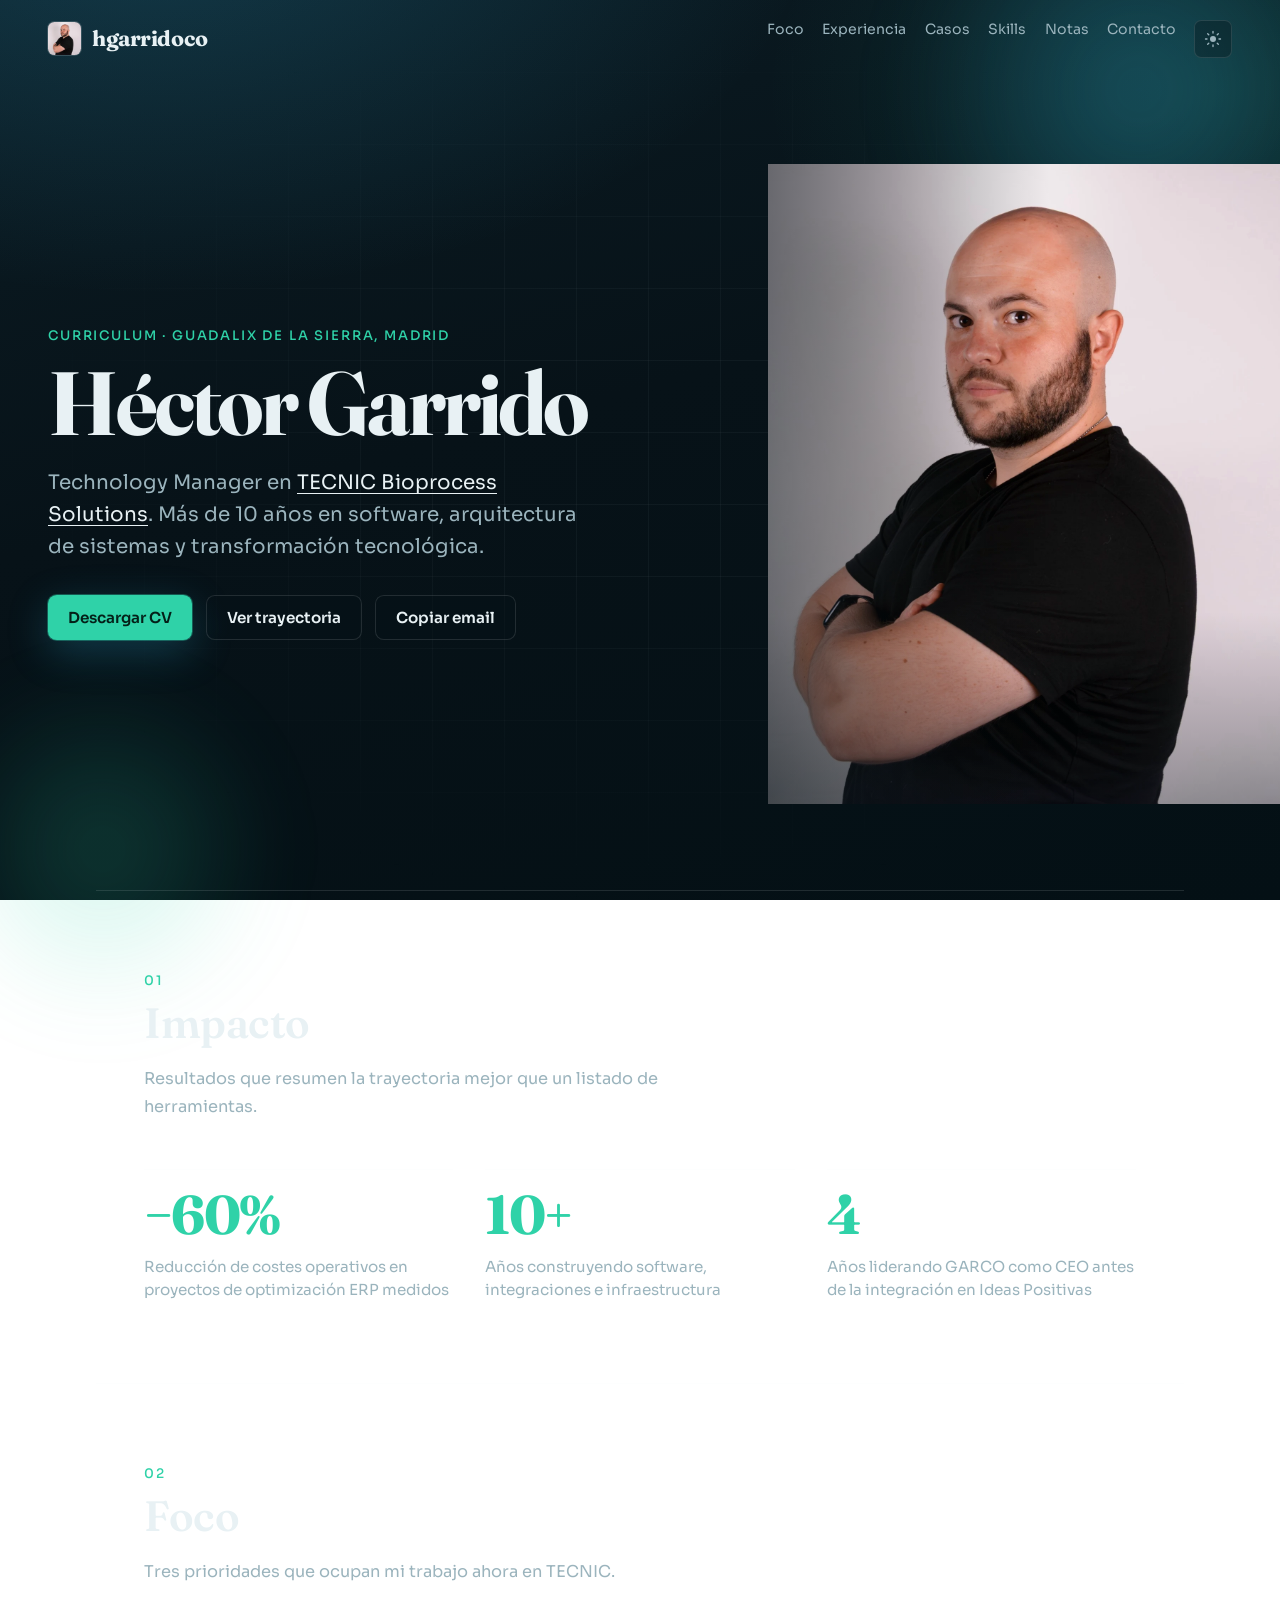
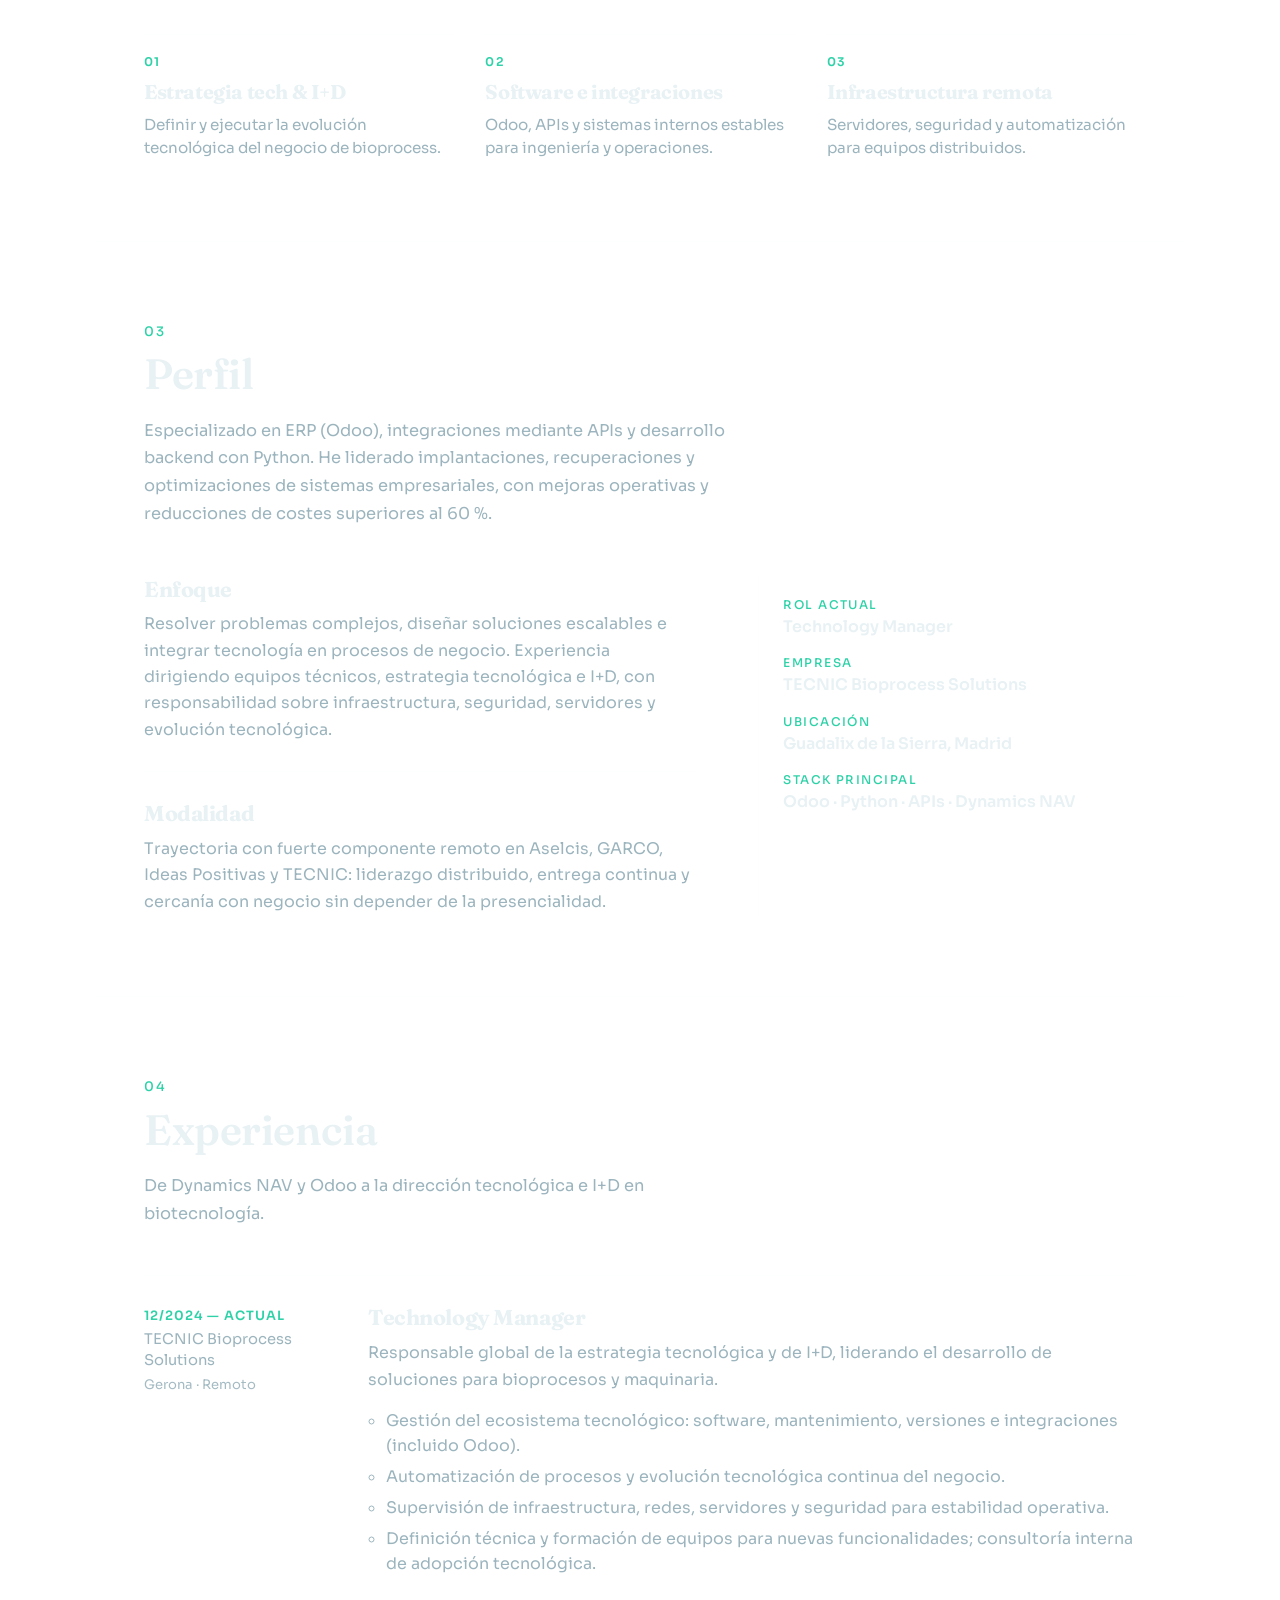
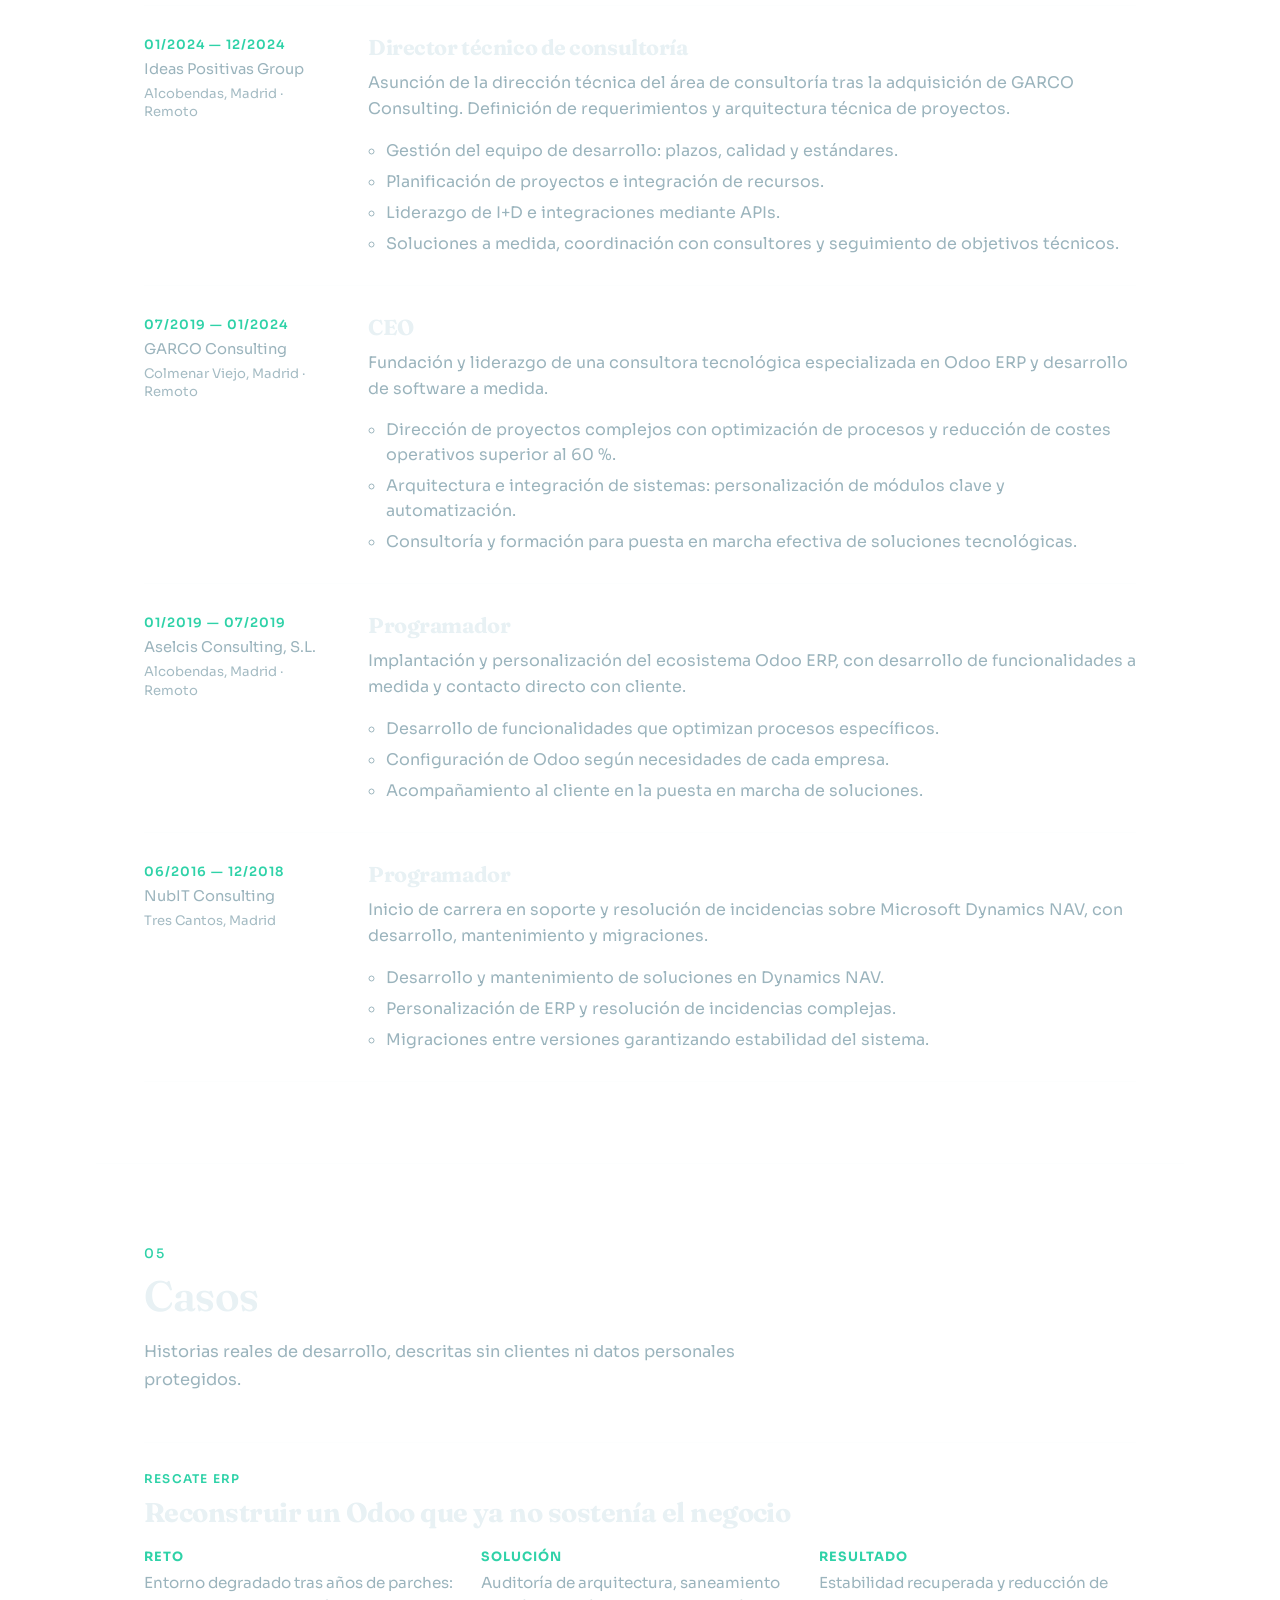
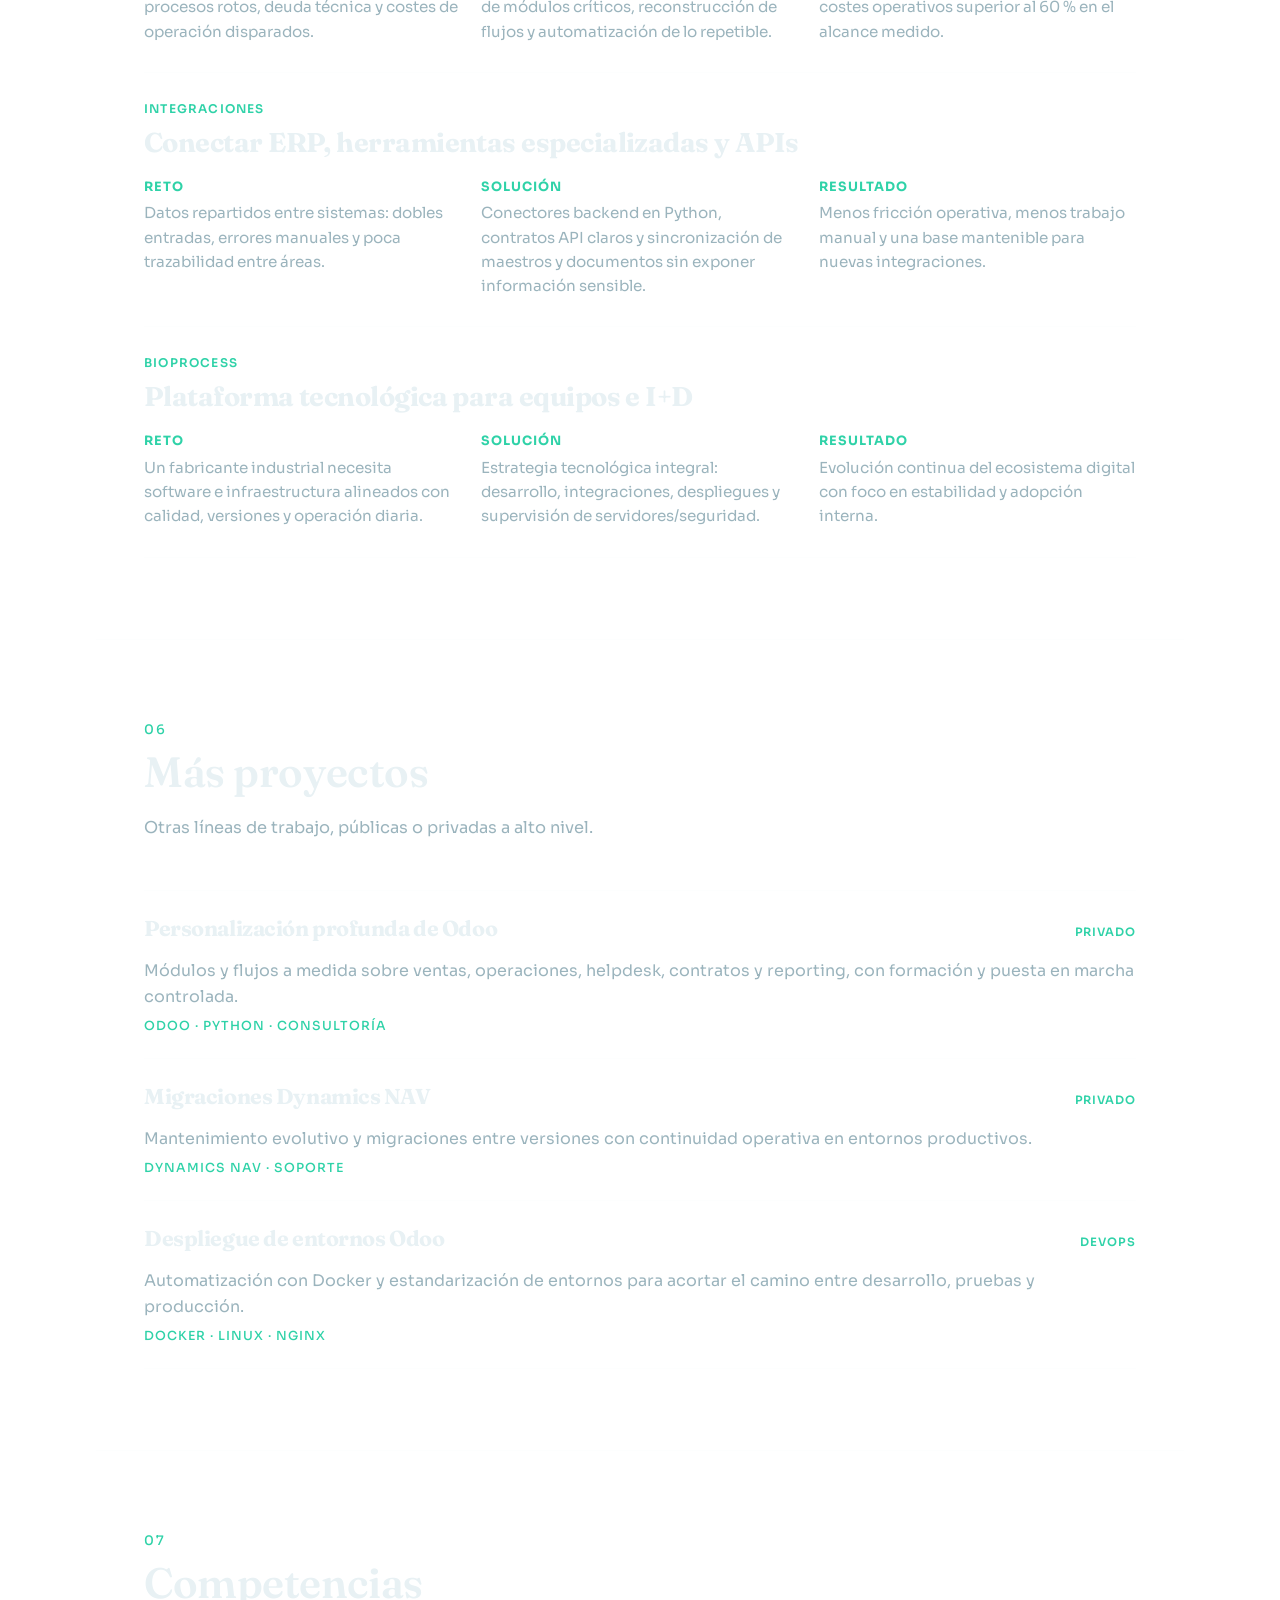
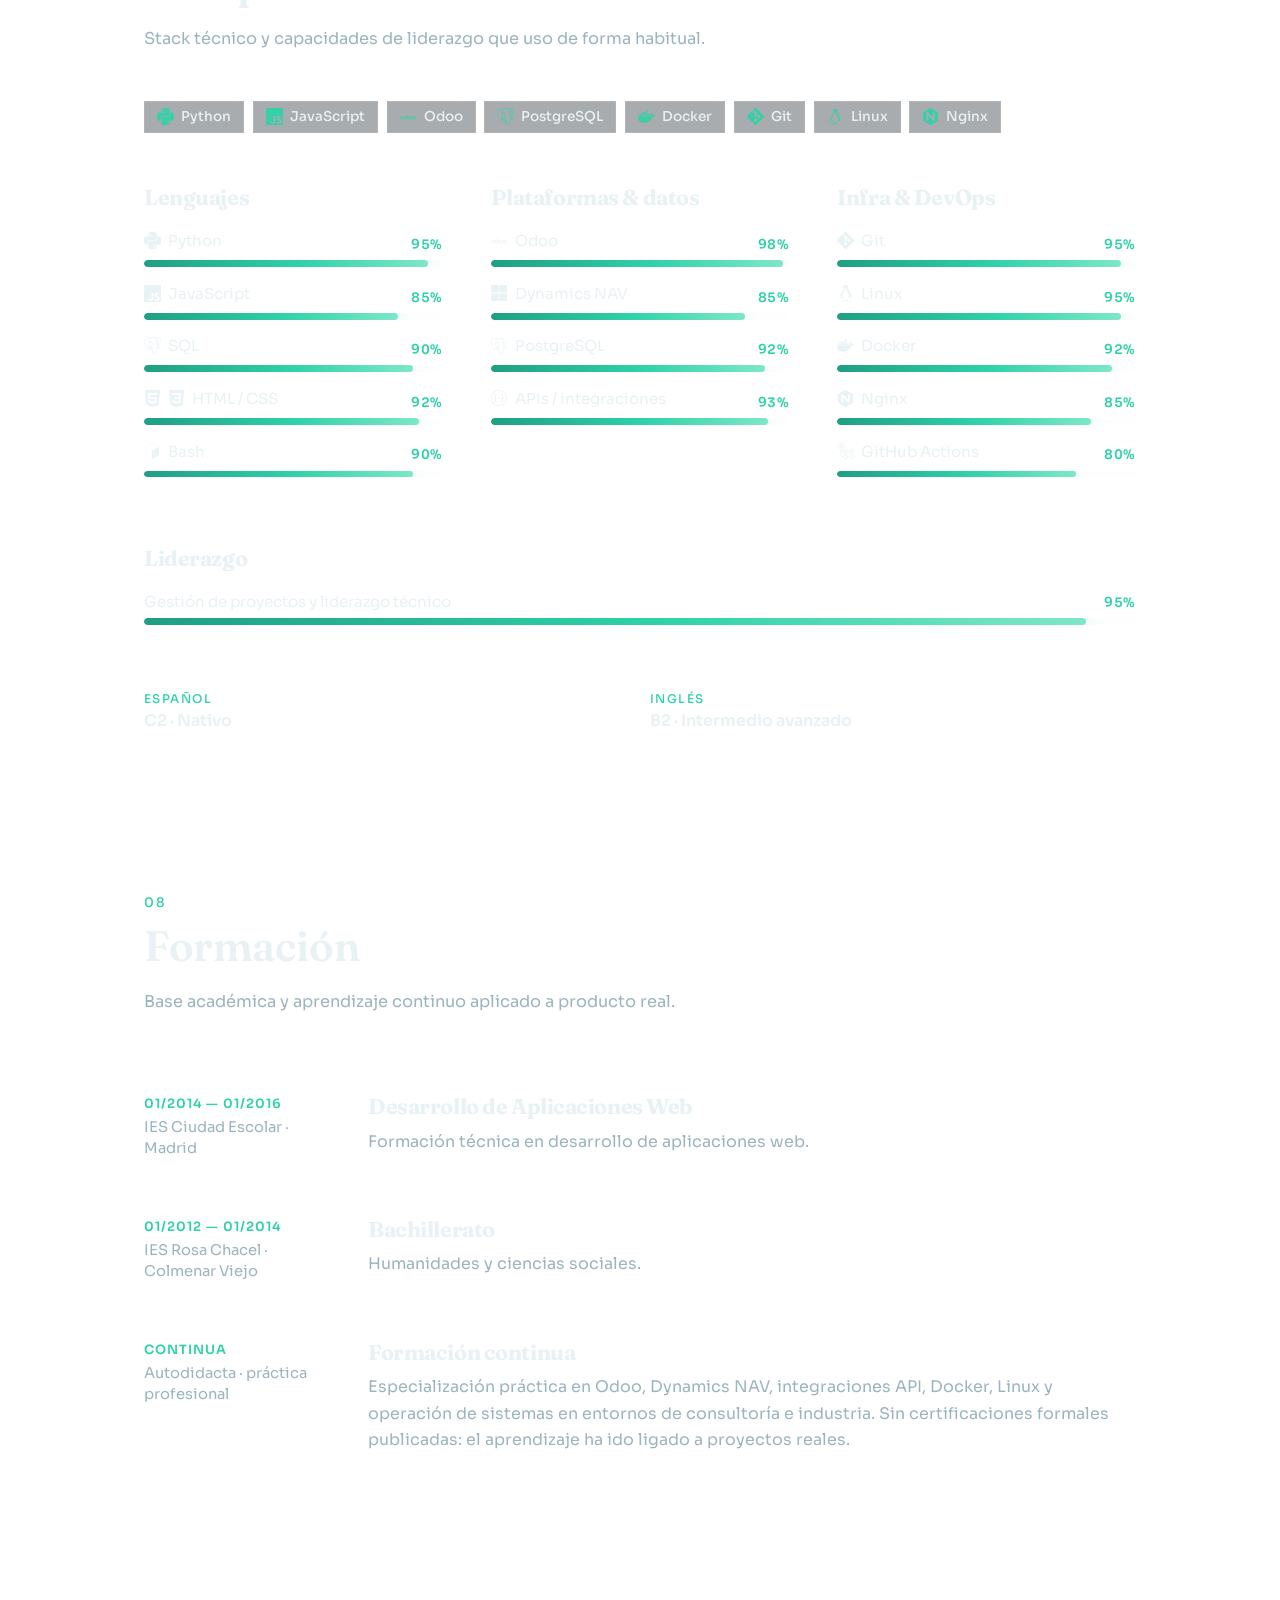
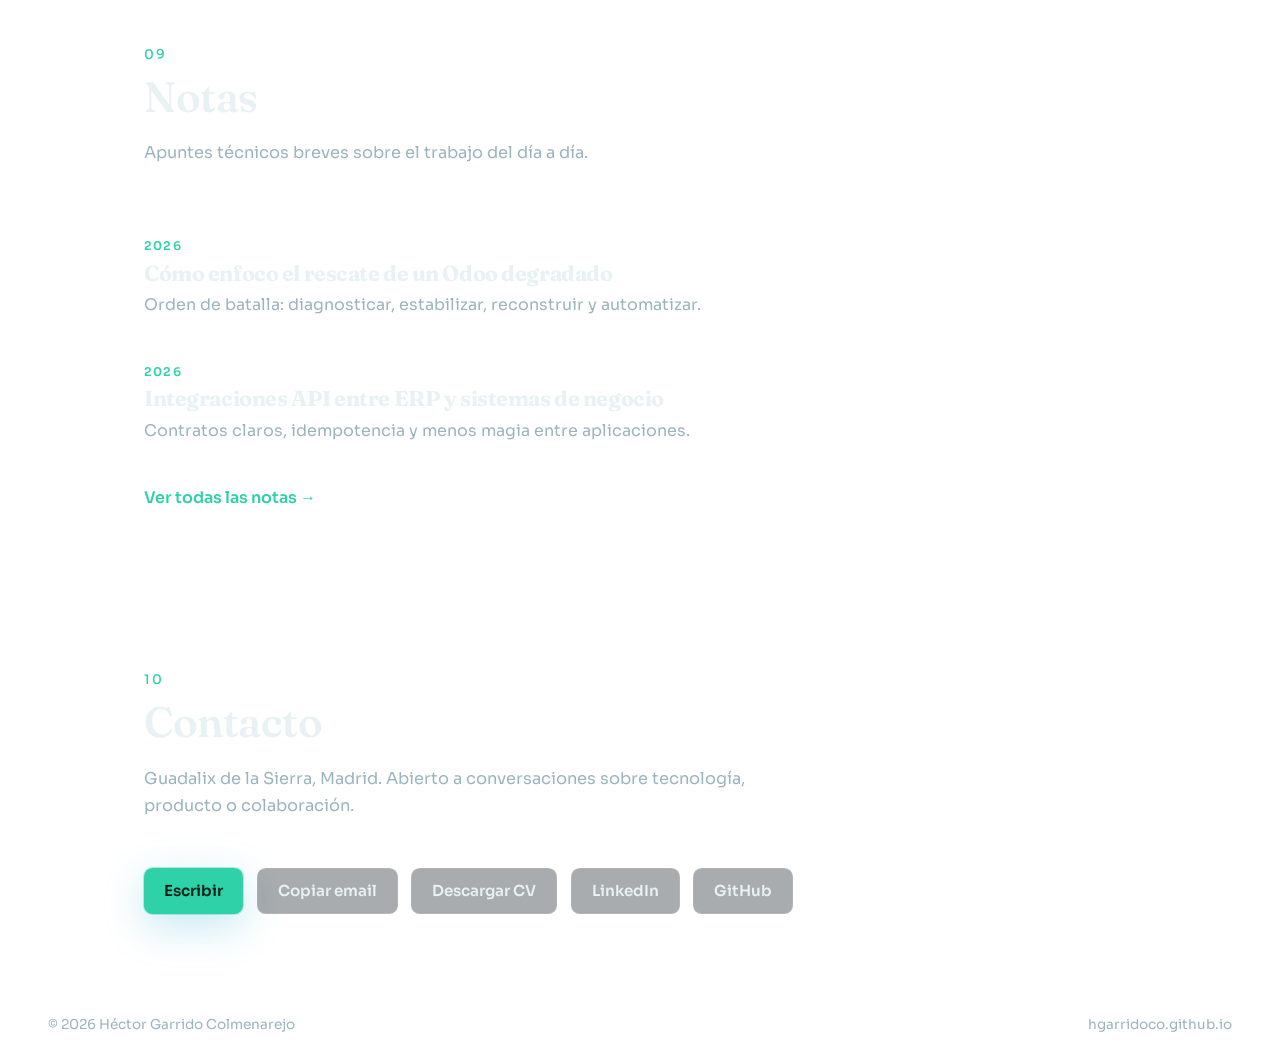
==== commit e448edfa: "Mejorar toggle sol/luna, iconos de skills y sección Foco. Co-authored-by: Cursor <cursoragent@cursor" ====
--- a/index.html
+++ b/index.html
@@ -57,14 +57,29 @@
         <span>hgarridoco</span>
       </a>
       <nav aria-label="Principal">
-        <a href="#ahora">Ahora</a>
+        <a href="#foco">Foco</a>
         <a href="#experiencia">Experiencia</a>
         <a href="#casos">Casos</a>
         <a href="#competencias">Skills</a>
         <a href="blog/">Notas</a>
         <a href="#contacto">Contacto</a>
-        <button type="button" class="theme-toggle" data-theme-toggle aria-pressed="false">
-          <span data-theme-label>Claro</span>
+        <button type="button" class="theme-toggle" data-theme-toggle aria-pressed="false" title="Cambiar tema">
+          <svg class="theme-icon theme-icon-sun" viewBox="0 0 24 24" aria-hidden="true" width="18" height="18">
+            <circle cx="12" cy="12" r="4" fill="currentColor" />
+            <path
+              d="M12 2v2M12 20v2M4.93 4.93l1.41 1.41M17.66 17.66l1.41 1.41M2 12h2M20 12h2M4.93 19.07l1.41-1.41M17.66 6.34l1.41-1.41"
+              fill="none"
+              stroke="currentColor"
+              stroke-width="1.8"
+              stroke-linecap="round"
+            />
+          </svg>
+          <svg class="theme-icon theme-icon-moon" viewBox="0 0 24 24" aria-hidden="true" width="18" height="18">
+            <path
+              d="M21 14.5A8.5 8.5 0 0 1 9.5 3 7 7 0 1 0 21 14.5Z"
+              fill="currentColor"
+            />
+          </svg>
         </button>
       </nav>
     </header>
@@ -127,41 +142,28 @@
         </div>
       </section>
 
-      <section id="ahora" class="section reveal">
+      <section id="foco" class="section reveal">
         <div class="section-head">
           <p class="section-kicker">02</p>
-          <h2>Ahora mismo</h2>
-          <p class="section-lede">
-            Lo que ocupa mi día a día hoy, más allá del título del puesto.
-          </p>
-        </div>
-        <div class="now-grid">
-          <div class="now-copy">
-            <p>
-              En TECNIC lidero la estrategia tecnológica e I+D: software propio, integraciones
-              (incluido Odoo), infraestructura y seguridad para un fabricante de equipos de
-              bioprocess. El foco está en sistemas estables, trazables y útiles de verdad para
-              ingeniería y operaciones.
-            </p>
-            <p>
-              También me interesa seguir afinando cómo se despliega y opera tecnología remota:
-              menos fricción entre desarrollo y producción, más automatización y equipos que
-              puedan crecer sin perder calidad.
-            </p>
-          </div>
-          <figure class="now-photo">
-            <picture>
-              <source srcset="assets/hector.webp" type="image/webp" />
-              <img
-                src="assets/hector.jpg"
-                alt="Héctor Garrido"
-                width="900"
-                height="900"
-                loading="lazy"
-              />
-            </picture>
-            <figcaption>Guadalix de la Sierra · trabajo remoto con equipos distribuidos</figcaption>
-          </figure>
+          <h2>Foco</h2>
+          <p class="section-lede">Tres prioridades que ocupan mi trabajo ahora en TECNIC.</p>
+        </div>
+        <div class="focus-grid">
+          <article class="focus-item">
+            <span class="focus-num">01</span>
+            <h3>Estrategia tech &amp; I+D</h3>
+            <p>Definir y ejecutar la evolución tecnológica del negocio de bioprocess.</p>
+          </article>
+          <article class="focus-item">
+            <span class="focus-num">02</span>
+            <h3>Software e integraciones</h3>
+            <p>Odoo, APIs y sistemas internos estables para ingeniería y operaciones.</p>
+          </article>
+          <article class="focus-item">
+            <span class="focus-num">03</span>
+            <h3>Infraestructura remota</h3>
+            <p>Servidores, seguridad y automatización para equipos distribuidos.</p>
+          </article>
         </div>
       </section>
 
@@ -492,49 +494,49 @@
           </p>
         </div>
         <div class="stack-row" aria-label="Stack visual">
-          <span class="stack-chip"><span class="stack-dot" aria-hidden="true"></span>Python</span>
-          <span class="stack-chip"><span class="stack-dot" aria-hidden="true"></span>Odoo</span>
-          <span class="stack-chip"><span class="stack-dot" aria-hidden="true"></span>PostgreSQL</span>
-          <span class="stack-chip"><span class="stack-dot" aria-hidden="true"></span>Docker</span>
-          <span class="stack-chip"><span class="stack-dot" aria-hidden="true"></span>APIs</span>
-          <span class="stack-chip"><span class="stack-dot" aria-hidden="true"></span>Linux</span>
-          <span class="stack-chip"><span class="stack-dot" aria-hidden="true"></span>Git</span>
-          <span class="stack-chip"><span class="stack-dot" aria-hidden="true"></span>Nginx</span>
+          <span class="stack-chip"><span class="skill-icon" style="--icon: url('assets/icons/python.svg')" aria-hidden="true"></span>Python</span>
+          <span class="stack-chip"><span class="skill-icon" style="--icon: url('assets/icons/javascript.svg')" aria-hidden="true"></span>JavaScript</span>
+          <span class="stack-chip"><span class="skill-icon" style="--icon: url('assets/icons/odoo.svg')" aria-hidden="true"></span>Odoo</span>
+          <span class="stack-chip"><span class="skill-icon" style="--icon: url('assets/icons/postgresql.svg')" aria-hidden="true"></span>PostgreSQL</span>
+          <span class="stack-chip"><span class="skill-icon" style="--icon: url('assets/icons/docker.svg')" aria-hidden="true"></span>Docker</span>
+          <span class="stack-chip"><span class="skill-icon" style="--icon: url('assets/icons/git.svg')" aria-hidden="true"></span>Git</span>
+          <span class="stack-chip"><span class="skill-icon" style="--icon: url('assets/icons/linux.svg')" aria-hidden="true"></span>Linux</span>
+          <span class="stack-chip"><span class="skill-icon" style="--icon: url('assets/icons/nginx.svg')" aria-hidden="true"></span>Nginx</span>
         </div>
         <div class="skill-groups" data-skill-meters>
           <div class="skill-group">
             <h3>Lenguajes</h3>
             <ul class="meters" role="list">
-              <li class="meter"><div class="meter-top"><span>Python</span><span class="meter-value">95%</span></div><div class="meter-track" aria-hidden="true"><div class="meter-fill" style="--level: 95%"></div></div></li>
-              <li class="meter"><div class="meter-top"><span>JavaScript</span><span class="meter-value">85%</span></div><div class="meter-track" aria-hidden="true"><div class="meter-fill" style="--level: 85%"></div></div></li>
-              <li class="meter"><div class="meter-top"><span>SQL</span><span class="meter-value">90%</span></div><div class="meter-track" aria-hidden="true"><div class="meter-fill" style="--level: 90%"></div></div></li>
-              <li class="meter"><div class="meter-top"><span>HTML / CSS</span><span class="meter-value">92%</span></div><div class="meter-track" aria-hidden="true"><div class="meter-fill" style="--level: 92%"></div></div></li>
-              <li class="meter"><div class="meter-top"><span>Bash</span><span class="meter-value">90%</span></div><div class="meter-track" aria-hidden="true"><div class="meter-fill" style="--level: 90%"></div></div></li>
+              <li class="meter"><div class="meter-top"><span class="meter-name"><span class="skill-icon" style="--icon: url('assets/icons/python.svg')" aria-hidden="true"></span>Python</span><span class="meter-value">95%</span></div><div class="meter-track" aria-hidden="true"><div class="meter-fill" style="--level: 95%"></div></div></li>
+              <li class="meter"><div class="meter-top"><span class="meter-name"><span class="skill-icon" style="--icon: url('assets/icons/javascript.svg')" aria-hidden="true"></span>JavaScript</span><span class="meter-value">85%</span></div><div class="meter-track" aria-hidden="true"><div class="meter-fill" style="--level: 85%"></div></div></li>
+              <li class="meter"><div class="meter-top"><span class="meter-name"><span class="skill-icon" style="--icon: url('assets/icons/sql.svg')" aria-hidden="true"></span>SQL</span><span class="meter-value">90%</span></div><div class="meter-track" aria-hidden="true"><div class="meter-fill" style="--level: 90%"></div></div></li>
+              <li class="meter"><div class="meter-top"><span class="meter-name"><span class="skill-icon" style="--icon: url('assets/icons/html5.svg')" aria-hidden="true"></span><span class="skill-icon" style="--icon: url('assets/icons/css3.svg')" aria-hidden="true"></span>HTML / CSS</span><span class="meter-value">92%</span></div><div class="meter-track" aria-hidden="true"><div class="meter-fill" style="--level: 92%"></div></div></li>
+              <li class="meter"><div class="meter-top"><span class="meter-name"><span class="skill-icon" style="--icon: url('assets/icons/gnubash.svg')" aria-hidden="true"></span>Bash</span><span class="meter-value">90%</span></div><div class="meter-track" aria-hidden="true"><div class="meter-fill" style="--level: 90%"></div></div></li>
             </ul>
           </div>
           <div class="skill-group">
             <h3>Plataformas &amp; datos</h3>
             <ul class="meters" role="list">
-              <li class="meter"><div class="meter-top"><span>Odoo</span><span class="meter-value">98%</span></div><div class="meter-track" aria-hidden="true"><div class="meter-fill" style="--level: 98%"></div></div></li>
-              <li class="meter"><div class="meter-top"><span>Dynamics NAV</span><span class="meter-value">85%</span></div><div class="meter-track" aria-hidden="true"><div class="meter-fill" style="--level: 85%"></div></div></li>
-              <li class="meter"><div class="meter-top"><span>PostgreSQL</span><span class="meter-value">92%</span></div><div class="meter-track" aria-hidden="true"><div class="meter-fill" style="--level: 92%"></div></div></li>
-              <li class="meter"><div class="meter-top"><span>APIs / integraciones</span><span class="meter-value">93%</span></div><div class="meter-track" aria-hidden="true"><div class="meter-fill" style="--level: 93%"></div></div></li>
+              <li class="meter"><div class="meter-top"><span class="meter-name"><span class="skill-icon" style="--icon: url('assets/icons/odoo.svg')" aria-hidden="true"></span>Odoo</span><span class="meter-value">98%</span></div><div class="meter-track" aria-hidden="true"><div class="meter-fill" style="--level: 98%"></div></div></li>
+              <li class="meter"><div class="meter-top"><span class="meter-name"><span class="skill-icon" style="--icon: url('assets/icons/microsoft.svg')" aria-hidden="true"></span>Dynamics NAV</span><span class="meter-value">85%</span></div><div class="meter-track" aria-hidden="true"><div class="meter-fill" style="--level: 85%"></div></div></li>
+              <li class="meter"><div class="meter-top"><span class="meter-name"><span class="skill-icon" style="--icon: url('assets/icons/postgresql.svg')" aria-hidden="true"></span>PostgreSQL</span><span class="meter-value">92%</span></div><div class="meter-track" aria-hidden="true"><div class="meter-fill" style="--level: 92%"></div></div></li>
+              <li class="meter"><div class="meter-top"><span class="meter-name"><span class="skill-icon" style="--icon: url('assets/icons/swagger.svg')" aria-hidden="true"></span>APIs / integraciones</span><span class="meter-value">93%</span></div><div class="meter-track" aria-hidden="true"><div class="meter-fill" style="--level: 93%"></div></div></li>
             </ul>
           </div>
           <div class="skill-group">
             <h3>Infra &amp; DevOps</h3>
             <ul class="meters" role="list">
-              <li class="meter"><div class="meter-top"><span>Git</span><span class="meter-value">95%</span></div><div class="meter-track" aria-hidden="true"><div class="meter-fill" style="--level: 95%"></div></div></li>
-              <li class="meter"><div class="meter-top"><span>Linux</span><span class="meter-value">95%</span></div><div class="meter-track" aria-hidden="true"><div class="meter-fill" style="--level: 95%"></div></div></li>
-              <li class="meter"><div class="meter-top"><span>Docker</span><span class="meter-value">92%</span></div><div class="meter-track" aria-hidden="true"><div class="meter-fill" style="--level: 92%"></div></div></li>
-              <li class="meter"><div class="meter-top"><span>Nginx</span><span class="meter-value">85%</span></div><div class="meter-track" aria-hidden="true"><div class="meter-fill" style="--level: 85%"></div></div></li>
-              <li class="meter"><div class="meter-top"><span>GitHub Actions</span><span class="meter-value">80%</span></div><div class="meter-track" aria-hidden="true"><div class="meter-fill" style="--level: 80%"></div></div></li>
+              <li class="meter"><div class="meter-top"><span class="meter-name"><span class="skill-icon" style="--icon: url('assets/icons/git.svg')" aria-hidden="true"></span>Git</span><span class="meter-value">95%</span></div><div class="meter-track" aria-hidden="true"><div class="meter-fill" style="--level: 95%"></div></div></li>
+              <li class="meter"><div class="meter-top"><span class="meter-name"><span class="skill-icon" style="--icon: url('assets/icons/linux.svg')" aria-hidden="true"></span>Linux</span><span class="meter-value">95%</span></div><div class="meter-track" aria-hidden="true"><div class="meter-fill" style="--level: 95%"></div></div></li>
+              <li class="meter"><div class="meter-top"><span class="meter-name"><span class="skill-icon" style="--icon: url('assets/icons/docker.svg')" aria-hidden="true"></span>Docker</span><span class="meter-value">92%</span></div><div class="meter-track" aria-hidden="true"><div class="meter-fill" style="--level: 92%"></div></div></li>
+              <li class="meter"><div class="meter-top"><span class="meter-name"><span class="skill-icon" style="--icon: url('assets/icons/nginx.svg')" aria-hidden="true"></span>Nginx</span><span class="meter-value">85%</span></div><div class="meter-track" aria-hidden="true"><div class="meter-fill" style="--level: 85%"></div></div></li>
+              <li class="meter"><div class="meter-top"><span class="meter-name"><span class="skill-icon" style="--icon: url('assets/icons/githubactions.svg')" aria-hidden="true"></span>GitHub Actions</span><span class="meter-value">80%</span></div><div class="meter-track" aria-hidden="true"><div class="meter-fill" style="--level: 80%"></div></div></li>
             </ul>
           </div>
           <div class="skill-group skill-group-wide">
             <h3>Liderazgo</h3>
             <ul class="meters" role="list">
-              <li class="meter"><div class="meter-top"><span>Gestión de proyectos y liderazgo técnico</span><span class="meter-value">95%</span></div><div class="meter-track" aria-hidden="true"><div class="meter-fill" style="--level: 95%"></div></div></li>
+              <li class="meter"><div class="meter-top"><span class="meter-name">Gestión de proyectos y liderazgo técnico</span><span class="meter-value">95%</span></div><div class="meter-track" aria-hidden="true"><div class="meter-fill" style="--level: 95%"></div></div></li>
             </ul>
           </div>
         </div>
--- a/styles.css
+++ b/styles.css
@@ -324,10 +324,12 @@
   background: var(--surface);
   color: var(--ink-muted);
   border-radius: 0.45rem;
-  padding: 0.35rem 0.7rem;
-  font: inherit;
-  font-size: 0.82rem;
-  font-weight: 600;
+  width: 2.35rem;
+  height: 2.35rem;
+  padding: 0;
+  display: inline-flex;
+  align-items: center;
+  justify-content: center;
   cursor: pointer;
   transition: color 0.2s ease, border-color 0.2s ease, background 0.2s ease;
 }
@@ -336,6 +338,19 @@
 .theme-toggle:focus-visible {
   color: var(--ink);
   border-color: rgba(232, 241, 244, 0.35);
+}
+
+.theme-icon {
+  display: none;
+}
+
+html[data-theme="dark"] .theme-icon-sun,
+html:not([data-theme]) .theme-icon-sun {
+  display: block;
+}
+
+html[data-theme="light"] .theme-icon-moon {
+  display: block;
 }
 
 .section {
@@ -702,11 +717,66 @@
   font-size: 0.95rem;
 }
 
+.meter-name {
+  display: inline-flex;
+  align-items: center;
+  gap: 0.45rem;
+}
+
+.skill-icon {
+  width: 1.05rem;
+  height: 1.05rem;
+  display: inline-block;
+  flex-shrink: 0;
+  background-color: var(--ink);
+  -webkit-mask: var(--icon) center / contain no-repeat;
+  mask: var(--icon) center / contain no-repeat;
+  opacity: 0.92;
+}
+
+.stack-chip .skill-icon {
+  background-color: var(--accent);
+}
+
 .now-grid {
   display: grid;
   grid-template-columns: 1.2fr 0.8fr;
   gap: clamp(1.5rem, 4vw, 2.75rem);
   align-items: center;
+}
+
+.focus-grid {
+  display: grid;
+  grid-template-columns: repeat(3, minmax(0, 1fr));
+  gap: clamp(1.25rem, 3vw, 2rem);
+}
+
+.focus-item {
+  padding-top: 1.15rem;
+  border-top: 1px solid var(--line);
+}
+
+.focus-num {
+  display: block;
+  margin-bottom: 0.65rem;
+  color: var(--accent);
+  font-size: 0.75rem;
+  font-weight: 600;
+  letter-spacing: 0.12em;
+}
+
+.focus-item h3 {
+  margin: 0 0 0.55rem;
+  font-family: var(--font-display);
+  font-size: 1.25rem;
+  letter-spacing: -0.02em;
+}
+
+.focus-item p {
+  margin: 0;
+  color: var(--ink-muted);
+  line-height: 1.55;
+  font-size: 0.95rem;
 }
 
 .now-copy p {
@@ -807,14 +877,6 @@
   font-weight: 500;
 }
 
-.stack-dot {
-  width: 0.45rem;
-  height: 0.45rem;
-  border-radius: 50%;
-  background: var(--accent);
-  box-shadow: 0 0 10px var(--glow);
-}
-
 .notes-list {
   display: grid;
   gap: 0;
@@ -1001,7 +1063,8 @@
 
   .now-grid,
   .stats,
-  .case-steps {
+  .case-steps,
+  .focus-grid {
     grid-template-columns: 1fr;
   }
 }
